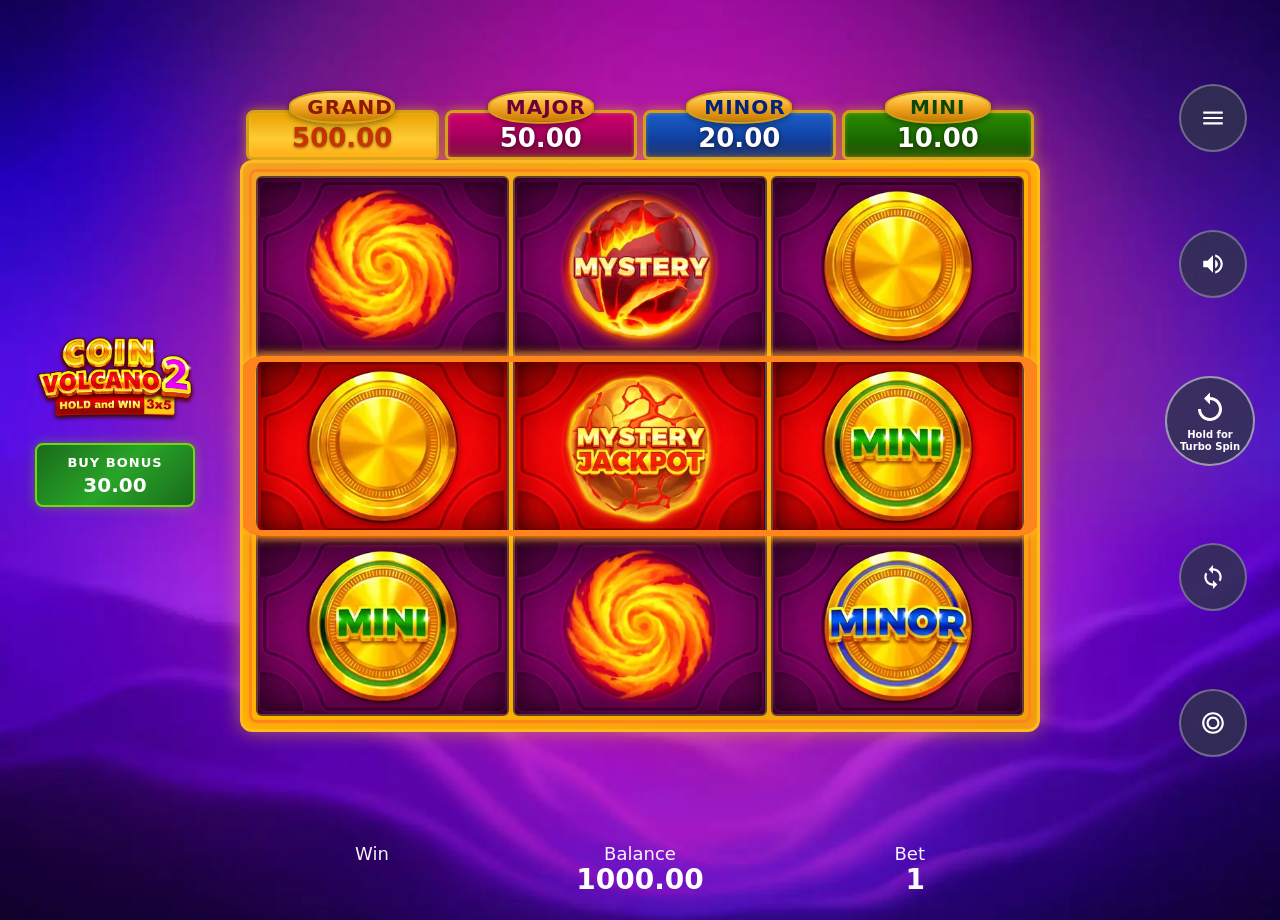
==== docs/index.html @ 14d7e947 "minor fixes and build" ====
<!doctype html>
<html lang="en">
	<head>
		<meta charset="UTF-8">
		<meta name="viewport" content="width=device-width, initial-scale=1.0">
		<link rel="shortcut icon" href="./assets/img/favicon.ico">
		<title>Coin Volcano</title>
		<script type="module" crossorigin="" src="./js/index.min.js?v=1773872618987"></script>
		<link rel="modulepreload" crossorigin="" href="./js/common.min.js?v=1773872618987">
		<link rel="stylesheet" crossorigin="" href="./css/index.min.css?v=1773872618987">
	</head>
	<body>
		<div class="wrapper">
			<main class="page">
				<div class="page__container">
					<div class="game">
						<!-- Main area: sidebar left + drum + sidebar right -->
						<div class="game__main">
							<!-- Left sidebar -->
							<div class="game__sidebar game__sidebar--left">
								<div class="game__logo">
									<img alt="Coin Volcano" fetchpriority="high" src="./assets/img/logo.webp">
								</div>
								<a href="#" class="buy-bonus">
									<span class="buy-bonus__label">BUY BONUS</span>
									<span class="buy-bonus__value">30.00</span>
								</a>
							</div>
							<!-- Drum + Jackpots above it -->
							<div class="game__field">
								<!-- Jackpots top row — same width as drum -->
								<div class="jackpots" id="jackpots">
									<div class="jackpot jackpot--grand">
										<span class="jackpot__label">GRAND</span>
										<span class="jackpot__value">500.00</span>
									</div>
									<div class="jackpot jackpot--major">
										<span class="jackpot__label">MAJOR</span>
										<span class="jackpot__value">50.00</span>
									</div>
									<div class="jackpot jackpot--minor">
										<span class="jackpot__label">MINOR</span>
										<span class="jackpot__value">20.00</span>
									</div>
									<div class="jackpot jackpot--mini">
										<span class="jackpot__label">MINI</span>
										<span class="jackpot__value">10.00</span>
									</div>
								</div>
								<div class="drum">
									<!-- Center win-line highlight overlay -->
									<div class="drum__payline"></div>
									<div class="drum__spinner">
										<div class="drum__column">
											<div class="drum__image">
												<img alt="Icon game" src="./assets/img/icon/icon-1.webp">
											</div>
											<div class="drum__image">
												<img alt="Icon game" src="./assets/img/icon/icon-2.webp">
											</div>
											<div class="drum__image">
												<img alt="Icon game" src="./assets/img/icon/icon-3.webp">
											</div>
										</div>
										<div class="drum__column">
											<div class="drum__image">
												<img alt="Icon game" src="./assets/img/icon/icon-5.webp">
											</div>
											<div class="drum__image">
												<img alt="Icon game" src="./assets/img/icon/icon-6.webp">
											</div>
											<div class="drum__image">
												<img alt="Icon game" src="./assets/img/icon/icon-7.webp">
											</div>
										</div>
										<div class="drum__column">
											<div class="drum__image">
												<img alt="Icon game" src="./assets/img/icon/icon-1.webp">
											</div>
											<div class="drum__image">
												<img alt="Icon game" src="./assets/img/icon/icon-2.webp">
											</div>
											<div class="drum__image">
												<img alt="Icon game" src="./assets/img/icon/icon-3.webp">
											</div>
										</div>
									</div>
								</div>
							</div>
							<!-- Right sidebar -->
							<div class="game__sidebar game__sidebar--right">
								<button type="button" class="side-btn side-btn--menu">
									<span class="side-btn__icon side-btn__icon--menu"></span>
								</button>
								<a href="#" class="side-btn side-btn--sound menu__sound">
									<span class="side-btn__icon side-btn__icon--sound"></span>
								</a>
								<a href="#" class="side-btn side-btn--turbo menu__button-spin">
									<span class="side-btn__icon side-btn__icon--turbo"></span>
									<span class="side-btn__label">
										Hold for
										<br>
										Turbo Spin
									</span>
								</a>
								<a href="#" class="side-btn side-btn--auto menu__button-auto">
									<span class="side-btn__icon side-btn__icon--auto"></span>
								</a>
								<button type="button" class="side-btn side-btn--settings">
									<span class="side-btn__icon side-btn__icon--settings"></span>
								</button>
							</div>
						</div>
						<!-- Bottom info bar -->
						<div class="menu">
							<div class="menu__info-block">
								<span class="menu__info-label">Win</span>
								<span class="menu__info-value"></span>
							</div>
							<div class="menu__info-block menu__info-block--center">
								<span class="menu__info-label">Balance</span>
								<span class="menu__info-value menu__info">
									<span class="number">1000.00</span>
								</span>
							</div>
							<div class="menu__info-block">
								<span class="menu__info-label">Bet</span>
								<span class="menu__info-value menu__bet-value">
									<span class="number">1.00n</span>
								</span>
							</div>
							<!-- Hidden element needed by JS for showCTA -->
							<div class="menu__bottom hidden"></div>
						</div>
					</div>
					<div class="popup">
						<div class="popup__overlay"></div>
						<div class="popup__content">
							<div class="popup__inner">
								<h2 class="popup__title">Congratulations!</h2>
								<p class="popup__text">Ready to continue playing?</p>
								<a class="cta-button" href="#">Download Now</a>
							</div>
						</div>
					</div>
				</div>
			</main>
		</div>
		<div class="rotate-overlay">
			<div class="rotate-overlay__content">
				<svg xmlns="http://www.w3.org/2000/svg" viewbox="0 0 24 24" fill="none" stroke="currentColor" stroke-width="1.5">
					<rect x="4" y="2" width="16" height="20" rx="2"></rect>
					<path d="M12 18h.01"></path>
				</svg>
				<p>Please rotate your device to portrait mode</p>
			</div>
		</div>
	</body>
</html>
---- docs/css/index.min.css ----
*{padding:0;margin:0;border:0rem}*,*:before,*:after{box-sizing:border-box}*:before,*:after{display:inline-block}html,body{height:100%}body{line-height:1;scrollbar-gutter:stable;-ms-text-size-adjust:100%;-moz-text-size-adjust:100%;-webkit-text-size-adjust:100%;-webkit-font-smoothing:antialiased;-moz-osx-font-smoothing:grayscale}input,button,textarea{font-family:inherit;font-size:inherit;line-height:inherit;color:inherit;background-color:transparent}input,textarea{width:100%}label{display:inline-block}button,select,option{cursor:pointer}a{display:inline-block;color:inherit;text-decoration:none}ul li{list-style:none}img{max-width:100%;height:auto;vertical-align:middle}h1,h2,h3,h4,h5,h6{font-weight:inherit;font-size:inherit}address{font-style:normal}body{min-width:23.4375rem;color:#000;font-family:system-ui,-apple-system,BlinkMacSystemFont,Segoe UI,Roboto,sans-serif;font-size:1rem;background:#000}[data-fls-scrolllock] body{overflow:hidden;touch-action:none;overscroll-behavior:none}.wrapper{min-height:100%;display:flex;flex-direction:column;overflow:clip}.wrapper>main{flex:1 1 auto}.wrapper>*{min-width:0}.rotate-overlay{display:none;position:fixed;top:0;left:0;width:100%;height:100vh;height:100dvh;z-index:99999;background:#000;align-items:center;justify-content:center}.rotate-overlay__content{display:flex;flex-direction:column;align-items:center;gap:1.5rem;color:#fff;text-align:center;padding:1.25rem}.rotate-overlay__content svg{width:6.25rem;height:6.25rem;animation:rotate-hint 1.5s ease-in-out infinite alternate}.rotate-overlay__content p{font-size:2.5rem;max-width:36rem;line-height:1.4}@keyframes rotate-hint{0%{transform:rotate(0)}to{transform:rotate(-90deg)}}.page{background:linear-gradient(180deg,#3a1a6e,#5a2d91 40%,#6b35a8,#7a3fbf);background:url(../assets/img/bg.webp) center/cover no-repeat;min-height:100vh;min-height:100dvh;display:flex;flex-direction:column}.page__container{display:flex;align-items:stretch;justify-content:center;flex:1;padding:0.625rem 0}.game{width:100%;height:100vh;height:100dvh;height:calc(var(--vh, 1vh) * 100);display:flex;flex-direction:column;position:relative;z-index:5}.game__main{flex:1;display:grid;grid-template-columns:max(12.5rem,200 / 1440 * 100vw) 1fr max(12.5rem,200 / 1440 * 100vw);gap:0;align-items:stretch;min-height:0}.game__sidebar{display:flex;flex-direction:column;align-items:flex-end;justify-content:center;gap:max(1.25rem,20 / 1440 * 100vw);padding:max(1.25rem,20 / 1440 * 100vw)}.game__sidebar--right{justify-content:space-evenly;padding:max(1rem,16 / 1440 * 100vw) max(0.625rem,10 / 1440 * 100vw)}.game__logo{width:100%;max-width:max(11.25rem,180 / 1440 * 100vw)}.game__logo img{width:100%;height:auto;display:block}.game__field{display:flex;flex-direction:column;align-items:center;justify-content:center;padding:0;gap:0}.jackpots{display:flex;align-items:flex-end;gap:max(0.375rem,6 / 1440 * 100vw);width:100%;max-width:50rem;padding:0 max(0.375rem,6 / 1440 * 100vw) 0}.jackpot{flex:1;display:flex;flex-direction:column;align-items:center;min-width:0;border:max(0.1875rem,3 / 1440 * 100vw) solid #d4a017;border-radius:max(0.5rem,8 / 1440 * 100vw) max(0.5rem,8 / 1440 * 100vw) max(0.375rem,6 / 1440 * 100vw) max(0.375rem,6 / 1440 * 100vw);box-shadow:0 0 max(0.75rem,12 / 1440 * 100vw) #d4a017b3,inset 0 0 max(0.25rem,4 / 1440 * 100vw) #ffd7644d;overflow:visible;position:relative}.jackpot__label{position:absolute;top:-50%;transform:translateY(5%);z-index:2;margin-top:max(-0.125rem,-2 / 1440 * 100vw);padding:max(0.09375rem,1.5 / 1440 * 100vw) max(1rem,16 / 1440 * 100vw);max-width:6.625rem;width:100%;text-align:center;border-radius:45%;border:max(0.125rem,2 / 1440 * 100vw) solid #d4a017;font-size:max(1.25rem,20 / 1440 * 100vw);font-weight:900;text-transform:uppercase;letter-spacing:max(0.0625rem,1 / 1440 * 100vw);line-height:1.3;white-space:nowrap;background:linear-gradient(180deg,#ffe066,#f5a623,#c47a00);color:inherit;box-shadow:0 max(0.125rem,2 / 1440 * 100vw) max(0.375rem,6 / 1440 * 100vw) #0006}.jackpot__value{width:100%;text-align:center;font-size:max(1.625rem,26 / 1440 * 100vw);font-weight:900;line-height:1;padding:max(0.75rem,12 / 1440 * 100vw) max(0.375rem,6 / 1440 * 100vw) max(0.375rem,6 / 1440 * 100vw)}.jackpot--grand{background:linear-gradient(180deg,#e8a000,#ffcd36 60%,#ffad14)}.jackpot--grand .jackpot__label{color:#8b1a00}.jackpot--grand .jackpot__value{color:#c83200;text-shadow:0 max(0.0625rem,1 / 1440 * 100vw) max(0.1875rem,3 / 1440 * 100vw) rgba(0,0,0,.5)}.jackpot--major{background:linear-gradient(180deg,#d0006e,#a0005a 60%,#700040)}.jackpot--major .jackpot__label{color:#6b003a}.jackpot--major .jackpot__value{color:#fff;text-shadow:0 max(0.0625rem,1 / 1440 * 100vw) max(0.25rem,4 / 1440 * 100vw) rgba(0,0,0,.6)}.jackpot--minor{background:linear-gradient(180deg,#1a5ec8,#1040a0 60%,#0a2878)}.jackpot--minor .jackpot__label{color:#00247a}.jackpot--minor .jackpot__value{color:#fff;text-shadow:0 max(0.0625rem,1 / 1440 * 100vw) max(0.25rem,4 / 1440 * 100vw) rgba(0,0,0,.6)}.jackpot--mini{background:linear-gradient(180deg,#2a8a00,#1a6a00 60%,#0e4800)}.jackpot--mini .jackpot__label{color:#0e4800}.jackpot--mini .jackpot__value{color:#fff;text-shadow:0 max(0.0625rem,1 / 1440 * 100vw) max(0.25rem,4 / 1440 * 100vw) rgba(0,0,0,.6)}.buy-bonus{display:flex;flex-direction:column;align-items:center;justify-content:center;background:linear-gradient(135deg,#1a6b1a,#28a428,#1a6b1a);border:max(0.125rem,2 / 1440 * 100vw) solid #6ddc00;border-radius:max(0.5rem,8 / 1440 * 100vw);padding:max(0.625rem,10 / 1440 * 100vw) max(1rem,16 / 1440 * 100vw);cursor:pointer;transition:transform .2s ease,box-shadow .2s ease;box-shadow:0 0 max(0.75rem,12 / 1440 * 100vw) #6ddc0066;text-decoration:none;width:100%;max-width:max(10rem,160 / 1440 * 100vw);text-align:center;gap:0.3125rem}.buy-bonus:hover:not(.buy-bonus--used){transform:scale(1.03);box-shadow:0 0 max(1.25rem,20 / 1440 * 100vw) #6ddc0099}.buy-bonus--used{background:linear-gradient(135deg,#3a3a3a,#555,#3a3a3a);border-color:#666;box-shadow:none;cursor:not-allowed;pointer-events:none;opacity:.6}.buy-bonus--spinning{pointer-events:none;opacity:.5}.buy-bonus__label{font-size:max(0.8125rem,13 / 1440 * 100vw);font-weight:700;color:#fff;text-transform:uppercase;letter-spacing:max(0.0625rem,1 / 1440 * 100vw);line-height:1.2}.buy-bonus__value{font-size:max(1.25rem,20 / 1440 * 100vw);font-weight:900;color:#fff}.side-btn{width:max(4.25rem,68 / 1440 * 100vw);height:max(4.25rem,68 / 1440 * 100vw);border-radius:50%;background:#323250d9;border:max(0.125rem,2 / 1440 * 100vw) solid rgba(255,255,255,.3);display:flex;flex-direction:column;align-items:center;justify-content:center;cursor:pointer;transition:all .2s ease;color:#fff;text-decoration:none;flex-shrink:0;position:relative;margin-right:0.5rem}.side-btn:hover{transform:scale(1.08);border-color:#fff9;background:#46466ee6}.side-btn:active{transform:scale(.95)}.side-btn.disabled{opacity:.4;pointer-events:none}.side-btn__label{font-size:max(0.5625rem,9 / 1440 * 100vw);font-weight:600;color:#fff;text-align:center;line-height:1.2;margin-top:max(0.125rem,2 / 1440 * 100vw);display:none}.side-btn__icon{display:block;width:max(1.625rem,26 / 1440 * 100vw);height:max(1.625rem,26 / 1440 * 100vw);background-size:contain;background-repeat:no-repeat;background-position:center}.side-btn__icon--menu{background-image:url("data:image/svg+xml,%3Csvg xmlns='http://www.w3.org/2000/svg' fill='white' viewBox='0 0 24 24'%3E%3Cpath d='M3 18h18v-2H3v2zm0-5h18v-2H3v2zm0-7v2h18V6H3z'/%3E%3C/svg%3E")}.side-btn__icon--sound{background-image:url("data:image/svg+xml,%3Csvg xmlns='http://www.w3.org/2000/svg' fill='white' viewBox='0 0 24 24'%3E%3Cpath d='M3 9v6h4l5 5V4L7 9H3zm13.5 3c0-1.77-1.02-3.29-2.5-4.03v8.05c1.48-.73 2.5-2.25 2.5-4.02zM14 3.23v2.06c2.89.86 5 3.54 5 6.71s-2.11 5.85-5 6.71v2.06c4.01-.91 7-4.49 7-8.77s-2.99-7.86-7-8.77z'/%3E%3C/svg%3E")}.side-btn__icon--turbo{background-image:url("data:image/svg+xml,%3Csvg xmlns='http://www.w3.org/2000/svg' fill='white' viewBox='0 0 24 24'%3E%3Cpath d='M12 4V1L8 5l4 4V6c3.31 0 6 2.69 6 6s-2.69 6-6 6-6-2.69-6-6H4c0 4.42 3.58 8 8 8s8-3.58 8-8-3.58-8-8-8z'/%3E%3C/svg%3E")}.side-btn__icon--auto{background-image:url("data:image/svg+xml,%3Csvg xmlns='http://www.w3.org/2000/svg' fill='white' viewBox='0 0 24 24'%3E%3Cpath d='M12 4V1L8 5l4 4V6c3.31 0 6 2.69 6 6 0 1.01-.25 1.97-.7 2.8l1.46 1.46C19.54 15.03 20 13.57 20 12c0-4.42-3.58-8-8-8zm0 14c-3.31 0-6-2.69-6-6 0-1.01.25-1.97.7-2.8L5.24 7.74C4.46 8.97 4 10.43 4 12c0 4.42 3.58 8 8 8v3l4-4-4-4v3z'/%3E%3C/svg%3E")}.side-btn__icon--settings{background-image:url("data:image/svg+xml,%3Csvg xmlns='http://www.w3.org/2000/svg' fill='white' viewBox='0 0 24 24'%3E%3Cpath d='M12 2C6.48 2 2 6.48 2 12s4.48 10 10 10 10-4.48 10-10S17.52 2 12 2zm0 18c-4.42 0-8-3.58-8-8s3.58-8 8-8 8 3.58 8 8-3.58 8-8 8zm0-14c-3.31 0-6 2.69-6 6s2.69 6 6 6 6-2.69 6-6-2.69-6-6-6zm0 10c-2.21 0-4-1.79-4-4s1.79-4 4-4 4 1.79 4 4-1.79 4-4 4z'/%3E%3C/svg%3E")}.side-btn--turbo{width:max(5.625rem,90 / 1440 * 100vw);height:max(5.625rem,90 / 1440 * 100vw);border-color:#ffffff80;margin-right:0}.side-btn--turbo .side-btn__label{display:block;font-size:max(0.625rem,10 / 1440 * 100vw)}.side-btn--turbo .side-btn__icon--turbo{width:max(2.25rem,36 / 1440 * 100vw);height:max(2.25rem,36 / 1440 * 100vw);margin-top:max(0.125rem,2 / 1440 * 100vw)}.side-btn.sound-off .side-btn__icon--sound,.side-btn.menu__sound.sound-off .side-btn__icon--sound{background-image:url("data:image/svg+xml,%3Csvg xmlns='http://www.w3.org/2000/svg' fill='white' viewBox='0 0 24 24'%3E%3Cpath d='M16.5 12c0-1.77-1.02-3.29-2.5-4.03v2.21l2.45 2.45c.03-.2.05-.41.05-.63zm2.5 0c0 .94-.2 1.82-.54 2.64l1.51 1.51C20.63 14.91 21 13.5 21 12c0-4.28-2.99-7.86-7-8.77v2.06c2.89.86 5 3.54 5 6.71zM4.27 3L3 4.27 7.73 9H3v6h4l5 5v-6.73l4.25 4.25c-.67.52-1.42.93-2.25 1.18v2.06c1.38-.31 2.63-.95 3.69-1.81L19.73 21 21 19.73l-9-9L4.27 3zM12 4L9.91 6.09 12 8.18V4z'/%3E%3C/svg%3E")}.side-btn.sound-off,.side-btn.menu__sound.sound-off{opacity:.5}.drum{display:flex;align-items:center;justify-content:center;overflow:hidden;position:relative;max-width:50rem;width:100%;background:linear-gradient(145deg,#f2a527,#ffb300,#f39f0f);border:max(0.1875rem,3 / 1440 * 100vw) solid #ffb921;box-shadow:0 0 max(1.25rem,20 / 1440 * 100vw) #ffb92180,inset 0 0 max(0.625rem,10 / 1440 * 100vw) #ffb92133;padding:max(0.375rem,6 / 1440 * 100vw) max(0.375rem,6 / 1440 * 100vw);border-radius:max(0.75rem,12 / 1440 * 100vw)}.drum__spinner{width:100%;height:100%;display:grid;grid-template-columns:repeat(3,1fr);background:linear-gradient(145deg,#f2a527,#ffb300,#f39f0f);position:relative;z-index:10;border:max(0.1875rem,3 / 1440 * 100vw) solid #fe851c;box-shadow:0 0 max(0.5rem,8 / 1440 * 100vw) #fe851c80;border-radius:max(0.5rem,8 / 1440 * 100vw);gap:max(0.25rem,4 / 1440 * 100vw);padding:max(0.25rem,4 / 1440 * 100vw)}.drum__payline{position:absolute;top:50%;left:max(-0.25rem,-4 / 1440 * 100vw);right:max(-0.25rem,-4 / 1440 * 100vw);height:max(11.25rem,180 / 1440 * 100vw);transform:translateY(-50%);z-index:20;pointer-events:none;border:0.375rem solid #fe851c;border-left-width:1rem;border-right-width:1rem;border-radius:1.375rem;box-shadow:0 max(-0.1875rem,-3 / 1440 * 100vw) max(0.625rem,10 / 1440 * 100vw) #ffb921b3,0 max(0.1875rem,3 / 1440 * 100vw) max(0.625rem,10 / 1440 * 100vw) #ffb921b3}.drum__column{position:relative;overflow:hidden;z-index:10;background:linear-gradient(180deg,#1a0a2e,#2d1050,#1a0a2e);border:max(0.125rem,2 / 1440 * 100vw) solid rgba(255,185,33,.3);border-radius:max(0.375rem,6 / 1440 * 100vw);height:max(33.75rem,540 / 1440 * 100vw)}.drum__strip{display:flex;flex-direction:column;will-change:transform;filter:blur(0);transition:filter .3s ease-in-out}.drum__strip.active{filter:blur(0.0625rem)}.drum__image{display:flex;align-items:center;justify-content:center;width:100%;height:max(11.25rem,180 / 1440 * 100vw);flex-shrink:0;padding:max(0.5rem,8 / 1440 * 100vw);position:relative;z-index:3}.drum__image:before{content:"";position:absolute;inset:0;z-index:1;background:url(../assets/img/drum/bg-purple.webp) center/cover no-repeat}.drum__image.is-center:before{transition:background-image .6s ease-in-out;background-image:url(../assets/img/drum/bg-red.webp)}.drum__image img{position:relative;z-index:3}.drum__image img{max-width:100%;max-height:100%;width:auto;height:auto;object-fit:contain}.menu{max-width:39.375rem;width:100%;margin:0 auto;display:grid;grid-template-columns:1fr 1fr 1fr;align-items:flex-start;padding:max(0.875rem,14 / 1440 * 100vw) max(1.875rem,30 / 1440 * 100vw);color:#fff}.menu__info-block{display:flex;flex-direction:column;align-items:flex-start;gap:max(0.125rem,2 / 1440 * 100vw)}.menu__info-block:nth-child(2){align-items:center}.menu__info-block:nth-child(3){align-items:flex-end}.menu__info-label{font-size:max(1.125rem,18 / 1440 * 100vw);color:#fffffff2;letter-spacing:max(.0.3125rem,.5 / 1440 * 100vw)}.menu__info-value{font-size:max(1.75rem,28 / 1440 * 100vw);font-weight:700;color:#fff;line-height:1.1}.menu__bottom,.menu__bottom.hidden{display:none}.menu__button-spin,.menu__button-auto{transition:opacity .3s ease,filter .3s ease}.bigwin-animation{animation:pulse .3s ease-in-out infinite alternate}.smallwin-animation{animation:pulse .5s ease-in-out 2}@keyframes pulse{0%{box-shadow:0 0 max(0.5rem,8 / 1440 * 100vw) #ffb92180}to{box-shadow:0 0 max(2.5rem,40 / 1440 * 100vw) #ffd700e6,0 0 max(4.375rem,70 / 1440 * 100vw) #ffd70080}}.win-flash{position:absolute;width:max(1.25rem,20 / 1440 * 100vw);height:max(1.25rem,20 / 1440 * 100vw);background:radial-gradient(circle,rgb(255,255,255) 0%,rgba(255,215,0,.8) 50%,transparent 70%);border-radius:50%;pointer-events:none;animation:flash .6s ease-out forwards;z-index:100}@keyframes flash{0%{transform:scale(0);opacity:1}to{transform:scale(3);opacity:0}}.win-line-svg{opacity:0;transition:opacity .3s ease}.win-line-svg.visible{opacity:1}.win-line{fill:none;stroke:#fc0;stroke-width:max(0.375rem,6 / 1440 * 100vw);stroke-linecap:round;stroke-linejoin:round;filter:drop-shadow(0 0 max(0.5rem,8 / 1440 * 100vw) rgba(255,200,0,.8));animation:lineGlow .5s ease-in-out infinite alternate}.win-line-dot{fill:#fff;stroke:#fc0;stroke-width:max(0.1875rem,3 / 1440 * 100vw);filter:drop-shadow(0 0 max(0.375rem,6 / 1440 * 100vw) rgba(255,200,0,.9));animation:dotPulse .4s ease-in-out infinite alternate}@keyframes lineGlow{0%{stroke-width:max(0.3125rem,5 / 1440 * 100vw)}to{stroke-width:max(0.5rem,8 / 1440 * 100vw)}}@keyframes dotPulse{0%{r:6;opacity:.8}to{r:10;opacity:1}}.drum__image.dimmed{filter:brightness(.35);transition:filter .3s ease}.drum__image.winning{animation:wobble .4s ease-in-out infinite;filter:brightness(1.2) drop-shadow(0 0 max(0.625rem,10 / 1440 * 100vw) rgba(255,215,0,.9));z-index:20;position:relative}@keyframes wobble{0%{transform:rotate(0)}25%{transform:rotate(5deg)}50%{transform:rotate(0)}75%{transform:rotate(-5deg)}to{transform:rotate(0)}}.drum__image.win-border-animation{position:relative;z-index:20}.win-border-svg{opacity:0;transition:opacity .3s ease}.win-border-svg.active{opacity:1}@keyframes borderRotate{0%{stroke-dashoffset:0}to{stroke-dashoffset:-800}}@keyframes borderRotate2{0%{stroke-dashoffset:-400}to{stroke-dashoffset:-1200}}.paylines-svg{opacity:0;transition:opacity .3s ease}.paylines-svg.visible{opacity:1}.payline{fill:none;stroke:#ffb921;stroke-width:max(0.3125rem,5 / 1440 * 100vw);stroke-linecap:round;stroke-linejoin:round;filter:drop-shadow(0 0 max(0.25rem,4 / 1440 * 100vw) rgba(0,0,0,.5))}.payline-stroke{fill:none;stroke:#d53404;stroke-width:max(0.5625rem,9 / 1440 * 100vw);stroke-linecap:round;stroke-linejoin:round}.popup{position:fixed;top:0;left:0;width:100%;height:100%;z-index:1000;opacity:0;visibility:hidden;transition:opacity .5s ease,visibility .5s ease}.popup.show{opacity:1;visibility:visible}.popup.show .popup__overlay{opacity:1}.popup.show .popup__content{scale:1;opacity:1}.popup__overlay{position:absolute;inset:0;background:#000000a6;-webkit-backdrop-filter:blur(0.625rem);backdrop-filter:blur(0.625rem);opacity:0;transition:opacity .5s ease}.popup__content{position:absolute;top:50%;left:50%;transform:translate(-50%,-50%);scale:.7;opacity:0;transition:all .5s cubic-bezier(.68,-.55,.265,1.55);z-index:100}.popup__inner{background:linear-gradient(135deg,#3a1a6e,#5a2d91);border:max(0.25rem,4 / 1440 * 100vw) solid #ffd700;border-radius:max(1.875rem,30 / 1440 * 100vw);padding:max(3.125rem,50 / 1440 * 100vw) max(3.75rem,60 / 1440 * 100vw);text-align:center;box-shadow:0 max(1.25rem,20 / 1440 * 100vw) max(3.75rem,60 / 1440 * 100vw) #ffd7004d;display:flex;flex-direction:column;align-items:center}.popup__title{font-size:max(3rem,48 / 1440 * 100vw);font-weight:700;color:gold;margin-bottom:max(1.25rem,20 / 1440 * 100vw);text-transform:uppercase;letter-spacing:max(0.125rem,2 / 1440 * 100vw)}.popup__text{font-size:max(1.5rem,24 / 1440 * 100vw);font-weight:600;color:#fff;margin-bottom:max(2.5rem,40 / 1440 * 100vw)}.cta-button{background:linear-gradient(135deg,#1a6b1a,#28a428);color:#fff;padding:max(0.9375rem,15 / 1440 * 100vw) max(2.5rem,40 / 1440 * 100vw);font-size:max(1.375rem,22 / 1440 * 100vw);font-weight:700;border-radius:max(0.75rem,12 / 1440 * 100vw);border:max(0.125rem,2 / 1440 * 100vw) solid #6ddc00;text-align:center;animation:ctaPulse 1.5s ease-in-out infinite;text-decoration:none;display:inline-block}@keyframes ctaPulse{0%{transform:scale(1);box-shadow:0 0 #28a428b3}50%{transform:scale(1.05);box-shadow:0 0 1.25rem 0.625rem #28a4284d}to{transform:scale(1);box-shadow:0 0 #28a42800}}.confetti-canvas{position:fixed;inset:0;pointer-events:none;z-index:99;opacity:0;transition:opacity .3s ease}.popup.show .confetti-canvas{opacity:1}.confetti-canvas canvas{display:block}.bonus-coin{position:fixed;width:1.625rem;height:1.625rem;border-radius:50%;background:radial-gradient(circle at 35% 35%,#fff7a0,gold 40%,#b8860b);border:0.125rem solid #f5a623;box-shadow:0 0 0.625rem #ffd700e6,0 0 1.25rem #ffd70066;pointer-events:none;z-index:9999;transform:translate(-50%,-50%);animation:bonusCoinFly .8s cubic-bezier(.4,0,.2,1) forwards}@keyframes bonusCoinFly{0%{transform:translate(-50%,-50%) rotate(0) scale(1.2);opacity:1}80%{opacity:1;transform:translate(calc(-50% + var(--tx)),calc(-50% + var(--ty))) rotate(var(--rotate)) scale(.8)}to{transform:translate(calc(-50% + var(--tx)),calc(-50% + var(--ty))) rotate(var(--rotate)) scale(0);opacity:0}}.balance-flash{animation:balanceFlash .3s ease-out}@keyframes balanceFlash{0%{transform:scale(1);color:#fff}50%{transform:scale(1.25);color:gold;text-shadow:0 0 1rem rgb(255,215,0)}to{transform:scale(1);color:#fff}}@media not (max-width:90em){[class*=__container]{padding-left:0.9375rem}[class*=__container]{padding-right:0.9375rem}}@media (max-width:61.99875em){.game__main{grid-template-columns:max(7.5rem,120 / 1440 * 100vw) 1fr max(7.5rem,120 / 1440 * 100vw)}.game__sidebar{padding:0.625rem}}@media (max-width:47.99875em){.page__container{padding:0 0.9375rem}.game__main{display:flex;flex-direction:column;gap:0.9375rem}.game__sidebar{align-items:center;flex-direction:row}.game__sidebar--right{padding:0.625rem 0.375rem}.jackpots{gap:0.1875rem;padding:0 0.1875rem}.jackpot{border-width:0.125rem;border-radius:0.375rem 0.375rem 0.25rem 0.25rem}.jackpot__label{font-size:0.5625rem;padding:0.125rem 0.5rem;border-width:0.0625rem;border-radius:1.25rem;letter-spacing:0}.jackpot__value{font-size:0.875rem;padding:0.5rem 0.25rem 0.375rem}.buy-bonus{display:none}.buy-bonus__label{font-size:0.5rem;letter-spacing:0}.buy-bonus__value{font-size:0.75rem}.side-btn{width:2.5rem;height:2.5rem;border-width:0.0625rem}.side-btn__label{font-size:0.375rem}.side-btn__icon{width:1.125rem;height:1.125rem}.side-btn--turbo{width:3rem;height:3rem}.side-btn--turbo .side-btn__label{font-size:0.3125rem;display:none}.side-btn--turbo .side-btn__icon--turbo{width:1rem;height:1rem;margin-top:0}.drum{padding:0.1875rem;border-width:0.125rem;border-radius:0.5rem}.drum__spinner{border-width:0.125rem;border-radius:0.375rem;gap:0.125rem;padding:0.125rem}.drum__payline{height:8.75rem;left:-0.1875rem;right:-0.1875rem;border-width:0.1875rem}.drum__column{height:26.25rem;border-width:0.0625rem;border-radius:0.25rem}.drum__image{height:8.75rem;padding:0.5rem}.menu{padding:0.625rem 1rem}.menu__info-block{gap:0.0625rem}.menu__info-label{font-size:1rem}.menu__info-value{font-size:1.125rem}.win-flash{width:1.25rem;height:1.25rem}.popup__inner{padding:2.5rem 1.875rem;border-radius:1.25rem;border-width:0.1875rem}.popup__title{font-size:1.5rem;margin-bottom:0.9375rem}.popup__text{font-size:1rem;margin-bottom:1.875rem}.cta-button{padding:0.9375rem 1.875rem;font-size:1.125rem;border-radius:0.625rem}}@media (max-height:45em){.game__main{gap:0.3125rem}.game__logo{max-width:max(7.5rem,120 / 1440 * 100vw)}.jackpots{display:none}}@media (orientation:landscape)and (max-height:31.25rem){.wrapper{display:none}.rotate-overlay{display:flex;overflow:hidden;touch-action:none;overscroll-behavior:none}}@media (not (max-width:23.4375em))and (max-width:90em){[class*=__container]{padding-left:clamp(0.9375rem,0.9375rem + 0vw,0.9375rem)}[class*=__container]{padding-right:clamp(0.9375rem,0.9375rem + 0vw,0.9375rem)}}@media (max-width:23.4375em){[class*=__container]{padding-left:0.9375rem}[class*=__container]{padding-right:0.9375rem}}
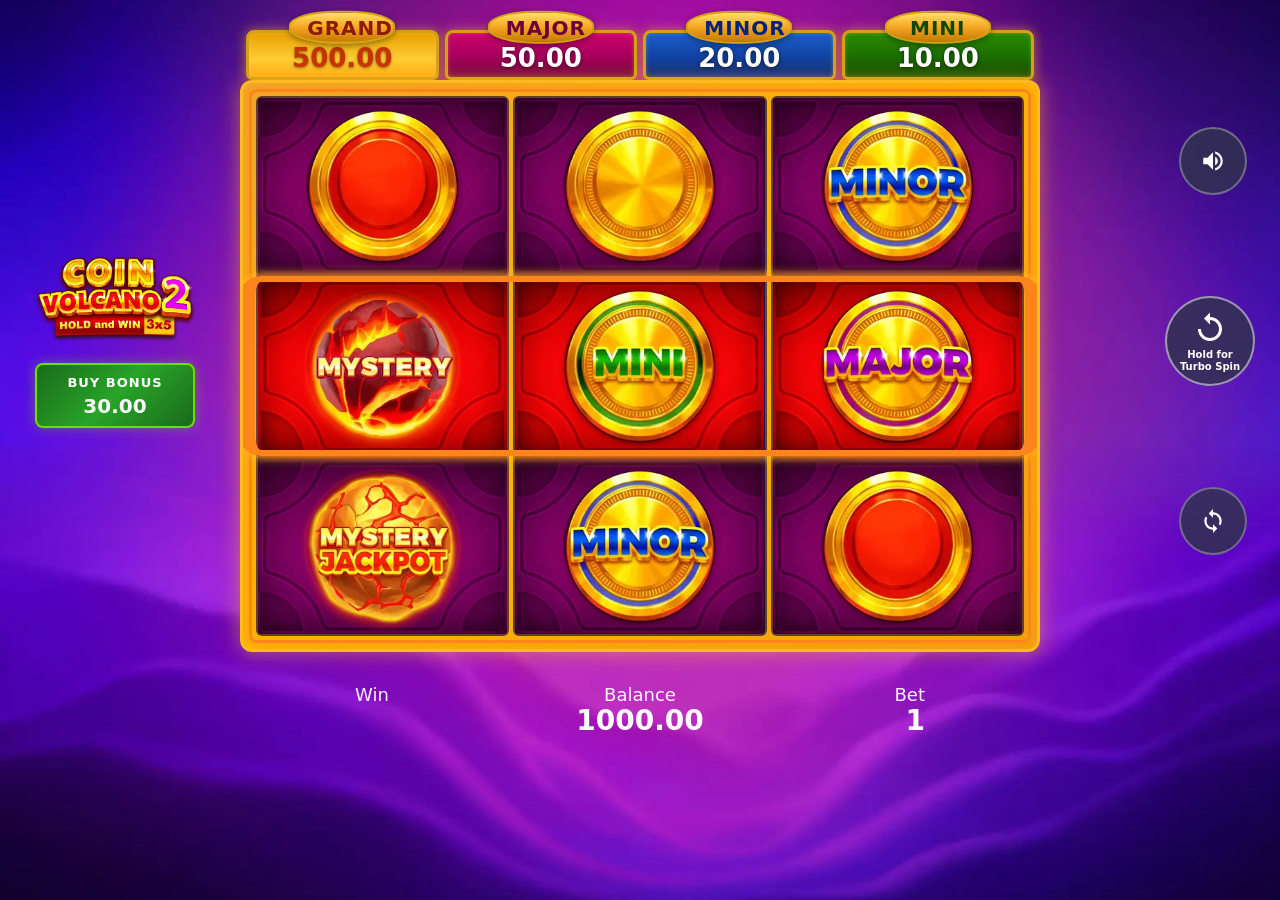
==== commit afe1a938: "build and bug fix" ====
--- a/docs/index.html
+++ b/docs/index.html
@@ -5,9 +5,9 @@
 		<meta name="viewport" content="width=device-width, initial-scale=1.0">
 		<link rel="shortcut icon" href="./assets/img/favicon.ico">
 		<title>Coin Volcano</title>
-		<script type="module" crossorigin="" src="./js/index.min.js?v=1773872618987"></script>
-		<link rel="modulepreload" crossorigin="" href="./js/common.min.js?v=1773872618987">
-		<link rel="stylesheet" crossorigin="" href="./css/index.min.css?v=1773872618987">
+		<script type="module" crossorigin="" src="./js/index.min.js?v=1773994662917"></script>
+		<link rel="modulepreload" crossorigin="" href="./js/common.min.js?v=1773994662917">
+		<link rel="stylesheet" crossorigin="" href="./css/index.min.css?v=1773994662917">
 	</head>
 	<body>
 		<div class="wrapper">
@@ -89,9 +89,6 @@
 							</div>
 							<!-- Right sidebar -->
 							<div class="game__sidebar game__sidebar--right">
-								<button type="button" class="side-btn side-btn--menu">
-									<span class="side-btn__icon side-btn__icon--menu"></span>
-								</button>
 								<a href="#" class="side-btn side-btn--sound menu__sound">
 									<span class="side-btn__icon side-btn__icon--sound"></span>
 								</a>
@@ -106,9 +103,6 @@
 								<a href="#" class="side-btn side-btn--auto menu__button-auto">
 									<span class="side-btn__icon side-btn__icon--auto"></span>
 								</a>
-								<button type="button" class="side-btn side-btn--settings">
-									<span class="side-btn__icon side-btn__icon--settings"></span>
-								</button>
 							</div>
 						</div>
 						<!-- Bottom info bar -->
--- a/docs/css/index.min.css
+++ b/docs/css/index.min.css
@@ -1 +1 @@
-*{padding:0;margin:0;border:0rem}*,*:before,*:after{box-sizing:border-box}*:before,*:after{display:inline-block}html,body{height:100%}body{line-height:1;scrollbar-gutter:stable;-ms-text-size-adjust:100%;-moz-text-size-adjust:100%;-webkit-text-size-adjust:100%;-webkit-font-smoothing:antialiased;-moz-osx-font-smoothing:grayscale}input,button,textarea{font-family:inherit;font-size:inherit;line-height:inherit;color:inherit;background-color:transparent}input,textarea{width:100%}label{display:inline-block}button,select,option{cursor:pointer}a{display:inline-block;color:inherit;text-decoration:none}ul li{list-style:none}img{max-width:100%;height:auto;vertical-align:middle}h1,h2,h3,h4,h5,h6{font-weight:inherit;font-size:inherit}address{font-style:normal}body{min-width:23.4375rem;color:#000;font-family:system-ui,-apple-system,BlinkMacSystemFont,Segoe UI,Roboto,sans-serif;font-size:1rem;background:#000}[data-fls-scrolllock] body{overflow:hidden;touch-action:none;overscroll-behavior:none}.wrapper{min-height:100%;display:flex;flex-direction:column;overflow:clip}.wrapper>main{flex:1 1 auto}.wrapper>*{min-width:0}.rotate-overlay{display:none;position:fixed;top:0;left:0;width:100%;height:100vh;height:100dvh;z-index:99999;background:#000;align-items:center;justify-content:center}.rotate-overlay__content{display:flex;flex-direction:column;align-items:center;gap:1.5rem;color:#fff;text-align:center;padding:1.25rem}.rotate-overlay__content svg{width:6.25rem;height:6.25rem;animation:rotate-hint 1.5s ease-in-out infinite alternate}.rotate-overlay__content p{font-size:2.5rem;max-width:36rem;line-height:1.4}@keyframes rotate-hint{0%{transform:rotate(0)}to{transform:rotate(-90deg)}}.page{background:linear-gradient(180deg,#3a1a6e,#5a2d91 40%,#6b35a8,#7a3fbf);background:url(../assets/img/bg.webp) center/cover no-repeat;min-height:100vh;min-height:100dvh;display:flex;flex-direction:column}.page__container{display:flex;align-items:stretch;justify-content:center;flex:1;padding:0.625rem 0}.game{width:100%;height:100vh;height:100dvh;height:calc(var(--vh, 1vh) * 100);display:flex;flex-direction:column;position:relative;z-index:5}.game__main{flex:1;display:grid;grid-template-columns:max(12.5rem,200 / 1440 * 100vw) 1fr max(12.5rem,200 / 1440 * 100vw);gap:0;align-items:stretch;min-height:0}.game__sidebar{display:flex;flex-direction:column;align-items:flex-end;justify-content:center;gap:max(1.25rem,20 / 1440 * 100vw);padding:max(1.25rem,20 / 1440 * 100vw)}.game__sidebar--right{justify-content:space-evenly;padding:max(1rem,16 / 1440 * 100vw) max(0.625rem,10 / 1440 * 100vw)}.game__logo{width:100%;max-width:max(11.25rem,180 / 1440 * 100vw)}.game__logo img{width:100%;height:auto;display:block}.game__field{display:flex;flex-direction:column;align-items:center;justify-content:center;padding:0;gap:0}.jackpots{display:flex;align-items:flex-end;gap:max(0.375rem,6 / 1440 * 100vw);width:100%;max-width:50rem;padding:0 max(0.375rem,6 / 1440 * 100vw) 0}.jackpot{flex:1;display:flex;flex-direction:column;align-items:center;min-width:0;border:max(0.1875rem,3 / 1440 * 100vw) solid #d4a017;border-radius:max(0.5rem,8 / 1440 * 100vw) max(0.5rem,8 / 1440 * 100vw) max(0.375rem,6 / 1440 * 100vw) max(0.375rem,6 / 1440 * 100vw);box-shadow:0 0 max(0.75rem,12 / 1440 * 100vw) #d4a017b3,inset 0 0 max(0.25rem,4 / 1440 * 100vw) #ffd7644d;overflow:visible;position:relative}.jackpot__label{position:absolute;top:-50%;transform:translateY(5%);z-index:2;margin-top:max(-0.125rem,-2 / 1440 * 100vw);padding:max(0.09375rem,1.5 / 1440 * 100vw) max(1rem,16 / 1440 * 100vw);max-width:6.625rem;width:100%;text-align:center;border-radius:45%;border:max(0.125rem,2 / 1440 * 100vw) solid #d4a017;font-size:max(1.25rem,20 / 1440 * 100vw);font-weight:900;text-transform:uppercase;letter-spacing:max(0.0625rem,1 / 1440 * 100vw);line-height:1.3;white-space:nowrap;background:linear-gradient(180deg,#ffe066,#f5a623,#c47a00);color:inherit;box-shadow:0 max(0.125rem,2 / 1440 * 100vw) max(0.375rem,6 / 1440 * 100vw) #0006}.jackpot__value{width:100%;text-align:center;font-size:max(1.625rem,26 / 1440 * 100vw);font-weight:900;line-height:1;padding:max(0.75rem,12 / 1440 * 100vw) max(0.375rem,6 / 1440 * 100vw) max(0.375rem,6 / 1440 * 100vw)}.jackpot--grand{background:linear-gradient(180deg,#e8a000,#ffcd36 60%,#ffad14)}.jackpot--grand .jackpot__label{color:#8b1a00}.jackpot--grand .jackpot__value{color:#c83200;text-shadow:0 max(0.0625rem,1 / 1440 * 100vw) max(0.1875rem,3 / 1440 * 100vw) rgba(0,0,0,.5)}.jackpot--major{background:linear-gradient(180deg,#d0006e,#a0005a 60%,#700040)}.jackpot--major .jackpot__label{color:#6b003a}.jackpot--major .jackpot__value{color:#fff;text-shadow:0 max(0.0625rem,1 / 1440 * 100vw) max(0.25rem,4 / 1440 * 100vw) rgba(0,0,0,.6)}.jackpot--minor{background:linear-gradient(180deg,#1a5ec8,#1040a0 60%,#0a2878)}.jackpot--minor .jackpot__label{color:#00247a}.jackpot--minor .jackpot__value{color:#fff;text-shadow:0 max(0.0625rem,1 / 1440 * 100vw) max(0.25rem,4 / 1440 * 100vw) rgba(0,0,0,.6)}.jackpot--mini{background:linear-gradient(180deg,#2a8a00,#1a6a00 60%,#0e4800)}.jackpot--mini .jackpot__label{color:#0e4800}.jackpot--mini .jackpot__value{color:#fff;text-shadow:0 max(0.0625rem,1 / 1440 * 100vw) max(0.25rem,4 / 1440 * 100vw) rgba(0,0,0,.6)}.buy-bonus{display:flex;flex-direction:column;align-items:center;justify-content:center;background:linear-gradient(135deg,#1a6b1a,#28a428,#1a6b1a);border:max(0.125rem,2 / 1440 * 100vw) solid #6ddc00;border-radius:max(0.5rem,8 / 1440 * 100vw);padding:max(0.625rem,10 / 1440 * 100vw) max(1rem,16 / 1440 * 100vw);cursor:pointer;transition:transform .2s ease,box-shadow .2s ease;box-shadow:0 0 max(0.75rem,12 / 1440 * 100vw) #6ddc0066;text-decoration:none;width:100%;max-width:max(10rem,160 / 1440 * 100vw);text-align:center;gap:0.3125rem}.buy-bonus:hover:not(.buy-bonus--used){transform:scale(1.03);box-shadow:0 0 max(1.25rem,20 / 1440 * 100vw) #6ddc0099}.buy-bonus--used{background:linear-gradient(135deg,#3a3a3a,#555,#3a3a3a);border-color:#666;box-shadow:none;cursor:not-allowed;pointer-events:none;opacity:.6}.buy-bonus--spinning{pointer-events:none;opacity:.5}.buy-bonus__label{font-size:max(0.8125rem,13 / 1440 * 100vw);font-weight:700;color:#fff;text-transform:uppercase;letter-spacing:max(0.0625rem,1 / 1440 * 100vw);line-height:1.2}.buy-bonus__value{font-size:max(1.25rem,20 / 1440 * 100vw);font-weight:900;color:#fff}.side-btn{width:max(4.25rem,68 / 1440 * 100vw);height:max(4.25rem,68 / 1440 * 100vw);border-radius:50%;background:#323250d9;border:max(0.125rem,2 / 1440 * 100vw) solid rgba(255,255,255,.3);display:flex;flex-direction:column;align-items:center;justify-content:center;cursor:pointer;transition:all .2s ease;color:#fff;text-decoration:none;flex-shrink:0;position:relative;margin-right:0.5rem}.side-btn:hover{transform:scale(1.08);border-color:#fff9;background:#46466ee6}.side-btn:active{transform:scale(.95)}.side-btn.disabled{opacity:.4;pointer-events:none}.side-btn__label{font-size:max(0.5625rem,9 / 1440 * 100vw);font-weight:600;color:#fff;text-align:center;line-height:1.2;margin-top:max(0.125rem,2 / 1440 * 100vw);display:none}.side-btn__icon{display:block;width:max(1.625rem,26 / 1440 * 100vw);height:max(1.625rem,26 / 1440 * 100vw);background-size:contain;background-repeat:no-repeat;background-position:center}.side-btn__icon--menu{background-image:url("data:image/svg+xml,%3Csvg xmlns='http://www.w3.org/2000/svg' fill='white' viewBox='0 0 24 24'%3E%3Cpath d='M3 18h18v-2H3v2zm0-5h18v-2H3v2zm0-7v2h18V6H3z'/%3E%3C/svg%3E")}.side-btn__icon--sound{background-image:url("data:image/svg+xml,%3Csvg xmlns='http://www.w3.org/2000/svg' fill='white' viewBox='0 0 24 24'%3E%3Cpath d='M3 9v6h4l5 5V4L7 9H3zm13.5 3c0-1.77-1.02-3.29-2.5-4.03v8.05c1.48-.73 2.5-2.25 2.5-4.02zM14 3.23v2.06c2.89.86 5 3.54 5 6.71s-2.11 5.85-5 6.71v2.06c4.01-.91 7-4.49 7-8.77s-2.99-7.86-7-8.77z'/%3E%3C/svg%3E")}.side-btn__icon--turbo{background-image:url("data:image/svg+xml,%3Csvg xmlns='http://www.w3.org/2000/svg' fill='white' viewBox='0 0 24 24'%3E%3Cpath d='M12 4V1L8 5l4 4V6c3.31 0 6 2.69 6 6s-2.69 6-6 6-6-2.69-6-6H4c0 4.42 3.58 8 8 8s8-3.58 8-8-3.58-8-8-8z'/%3E%3C/svg%3E")}.side-btn__icon--auto{background-image:url("data:image/svg+xml,%3Csvg xmlns='http://www.w3.org/2000/svg' fill='white' viewBox='0 0 24 24'%3E%3Cpath d='M12 4V1L8 5l4 4V6c3.31 0 6 2.69 6 6 0 1.01-.25 1.97-.7 2.8l1.46 1.46C19.54 15.03 20 13.57 20 12c0-4.42-3.58-8-8-8zm0 14c-3.31 0-6-2.69-6-6 0-1.01.25-1.97.7-2.8L5.24 7.74C4.46 8.97 4 10.43 4 12c0 4.42 3.58 8 8 8v3l4-4-4-4v3z'/%3E%3C/svg%3E")}.side-btn__icon--settings{background-image:url("data:image/svg+xml,%3Csvg xmlns='http://www.w3.org/2000/svg' fill='white' viewBox='0 0 24 24'%3E%3Cpath d='M12 2C6.48 2 2 6.48 2 12s4.48 10 10 10 10-4.48 10-10S17.52 2 12 2zm0 18c-4.42 0-8-3.58-8-8s3.58-8 8-8 8 3.58 8 8-3.58 8-8 8zm0-14c-3.31 0-6 2.69-6 6s2.69 6 6 6 6-2.69 6-6-2.69-6-6-6zm0 10c-2.21 0-4-1.79-4-4s1.79-4 4-4 4 1.79 4 4-1.79 4-4 4z'/%3E%3C/svg%3E")}.side-btn--turbo{width:max(5.625rem,90 / 1440 * 100vw);height:max(5.625rem,90 / 1440 * 100vw);border-color:#ffffff80;margin-right:0}.side-btn--turbo .side-btn__label{display:block;font-size:max(0.625rem,10 / 1440 * 100vw)}.side-btn--turbo .side-btn__icon--turbo{width:max(2.25rem,36 / 1440 * 100vw);height:max(2.25rem,36 / 1440 * 100vw);margin-top:max(0.125rem,2 / 1440 * 100vw)}.side-btn.sound-off .side-btn__icon--sound,.side-btn.menu__sound.sound-off .side-btn__icon--sound{background-image:url("data:image/svg+xml,%3Csvg xmlns='http://www.w3.org/2000/svg' fill='white' viewBox='0 0 24 24'%3E%3Cpath d='M16.5 12c0-1.77-1.02-3.29-2.5-4.03v2.21l2.45 2.45c.03-.2.05-.41.05-.63zm2.5 0c0 .94-.2 1.82-.54 2.64l1.51 1.51C20.63 14.91 21 13.5 21 12c0-4.28-2.99-7.86-7-8.77v2.06c2.89.86 5 3.54 5 6.71zM4.27 3L3 4.27 7.73 9H3v6h4l5 5v-6.73l4.25 4.25c-.67.52-1.42.93-2.25 1.18v2.06c1.38-.31 2.63-.95 3.69-1.81L19.73 21 21 19.73l-9-9L4.27 3zM12 4L9.91 6.09 12 8.18V4z'/%3E%3C/svg%3E")}.side-btn.sound-off,.side-btn.menu__sound.sound-off{opacity:.5}.drum{display:flex;align-items:center;justify-content:center;overflow:hidden;position:relative;max-width:50rem;width:100%;background:linear-gradient(145deg,#f2a527,#ffb300,#f39f0f);border:max(0.1875rem,3 / 1440 * 100vw) solid #ffb921;box-shadow:0 0 max(1.25rem,20 / 1440 * 100vw) #ffb92180,inset 0 0 max(0.625rem,10 / 1440 * 100vw) #ffb92133;padding:max(0.375rem,6 / 1440 * 100vw) max(0.375rem,6 / 1440 * 100vw);border-radius:max(0.75rem,12 / 1440 * 100vw)}.drum__spinner{width:100%;height:100%;display:grid;grid-template-columns:repeat(3,1fr);background:linear-gradient(145deg,#f2a527,#ffb300,#f39f0f);position:relative;z-index:10;border:max(0.1875rem,3 / 1440 * 100vw) solid #fe851c;box-shadow:0 0 max(0.5rem,8 / 1440 * 100vw) #fe851c80;border-radius:max(0.5rem,8 / 1440 * 100vw);gap:max(0.25rem,4 / 1440 * 100vw);padding:max(0.25rem,4 / 1440 * 100vw)}.drum__payline{position:absolute;top:50%;left:max(-0.25rem,-4 / 1440 * 100vw);right:max(-0.25rem,-4 / 1440 * 100vw);height:max(11.25rem,180 / 1440 * 100vw);transform:translateY(-50%);z-index:20;pointer-events:none;border:0.375rem solid #fe851c;border-left-width:1rem;border-right-width:1rem;border-radius:1.375rem;box-shadow:0 max(-0.1875rem,-3 / 1440 * 100vw) max(0.625rem,10 / 1440 * 100vw) #ffb921b3,0 max(0.1875rem,3 / 1440 * 100vw) max(0.625rem,10 / 1440 * 100vw) #ffb921b3}.drum__column{position:relative;overflow:hidden;z-index:10;background:linear-gradient(180deg,#1a0a2e,#2d1050,#1a0a2e);border:max(0.125rem,2 / 1440 * 100vw) solid rgba(255,185,33,.3);border-radius:max(0.375rem,6 / 1440 * 100vw);height:max(33.75rem,540 / 1440 * 100vw)}.drum__strip{display:flex;flex-direction:column;will-change:transform;filter:blur(0);transition:filter .3s ease-in-out}.drum__strip.active{filter:blur(0.0625rem)}.drum__image{display:flex;align-items:center;justify-content:center;width:100%;height:max(11.25rem,180 / 1440 * 100vw);flex-shrink:0;padding:max(0.5rem,8 / 1440 * 100vw);position:relative;z-index:3}.drum__image:before{content:"";position:absolute;inset:0;z-index:1;background:url(../assets/img/drum/bg-purple.webp) center/cover no-repeat}.drum__image.is-center:before{transition:background-image .6s ease-in-out;background-image:url(../assets/img/drum/bg-red.webp)}.drum__image img{position:relative;z-index:3}.drum__image img{max-width:100%;max-height:100%;width:auto;height:auto;object-fit:contain}.menu{max-width:39.375rem;width:100%;margin:0 auto;display:grid;grid-template-columns:1fr 1fr 1fr;align-items:flex-start;padding:max(0.875rem,14 / 1440 * 100vw) max(1.875rem,30 / 1440 * 100vw);color:#fff}.menu__info-block{display:flex;flex-direction:column;align-items:flex-start;gap:max(0.125rem,2 / 1440 * 100vw)}.menu__info-block:nth-child(2){align-items:center}.menu__info-block:nth-child(3){align-items:flex-end}.menu__info-label{font-size:max(1.125rem,18 / 1440 * 100vw);color:#fffffff2;letter-spacing:max(.0.3125rem,.5 / 1440 * 100vw)}.menu__info-value{font-size:max(1.75rem,28 / 1440 * 100vw);font-weight:700;color:#fff;line-height:1.1}.menu__bottom,.menu__bottom.hidden{display:none}.menu__button-spin,.menu__button-auto{transition:opacity .3s ease,filter .3s ease}.bigwin-animation{animation:pulse .3s ease-in-out infinite alternate}.smallwin-animation{animation:pulse .5s ease-in-out 2}@keyframes pulse{0%{box-shadow:0 0 max(0.5rem,8 / 1440 * 100vw) #ffb92180}to{box-shadow:0 0 max(2.5rem,40 / 1440 * 100vw) #ffd700e6,0 0 max(4.375rem,70 / 1440 * 100vw) #ffd70080}}.win-flash{position:absolute;width:max(1.25rem,20 / 1440 * 100vw);height:max(1.25rem,20 / 1440 * 100vw);background:radial-gradient(circle,rgb(255,255,255) 0%,rgba(255,215,0,.8) 50%,transparent 70%);border-radius:50%;pointer-events:none;animation:flash .6s ease-out forwards;z-index:100}@keyframes flash{0%{transform:scale(0);opacity:1}to{transform:scale(3);opacity:0}}.win-line-svg{opacity:0;transition:opacity .3s ease}.win-line-svg.visible{opacity:1}.win-line{fill:none;stroke:#fc0;stroke-width:max(0.375rem,6 / 1440 * 100vw);stroke-linecap:round;stroke-linejoin:round;filter:drop-shadow(0 0 max(0.5rem,8 / 1440 * 100vw) rgba(255,200,0,.8));animation:lineGlow .5s ease-in-out infinite alternate}.win-line-dot{fill:#fff;stroke:#fc0;stroke-width:max(0.1875rem,3 / 1440 * 100vw);filter:drop-shadow(0 0 max(0.375rem,6 / 1440 * 100vw) rgba(255,200,0,.9));animation:dotPulse .4s ease-in-out infinite alternate}@keyframes lineGlow{0%{stroke-width:max(0.3125rem,5 / 1440 * 100vw)}to{stroke-width:max(0.5rem,8 / 1440 * 100vw)}}@keyframes dotPulse{0%{r:6;opacity:.8}to{r:10;opacity:1}}.drum__image.dimmed{filter:brightness(.35);transition:filter .3s ease}.drum__image.winning{animation:wobble .4s ease-in-out infinite;filter:brightness(1.2) drop-shadow(0 0 max(0.625rem,10 / 1440 * 100vw) rgba(255,215,0,.9));z-index:20;position:relative}@keyframes wobble{0%{transform:rotate(0)}25%{transform:rotate(5deg)}50%{transform:rotate(0)}75%{transform:rotate(-5deg)}to{transform:rotate(0)}}.drum__image.win-border-animation{position:relative;z-index:20}.win-border-svg{opacity:0;transition:opacity .3s ease}.win-border-svg.active{opacity:1}@keyframes borderRotate{0%{stroke-dashoffset:0}to{stroke-dashoffset:-800}}@keyframes borderRotate2{0%{stroke-dashoffset:-400}to{stroke-dashoffset:-1200}}.paylines-svg{opacity:0;transition:opacity .3s ease}.paylines-svg.visible{opacity:1}.payline{fill:none;stroke:#ffb921;stroke-width:max(0.3125rem,5 / 1440 * 100vw);stroke-linecap:round;stroke-linejoin:round;filter:drop-shadow(0 0 max(0.25rem,4 / 1440 * 100vw) rgba(0,0,0,.5))}.payline-stroke{fill:none;stroke:#d53404;stroke-width:max(0.5625rem,9 / 1440 * 100vw);stroke-linecap:round;stroke-linejoin:round}.popup{position:fixed;top:0;left:0;width:100%;height:100%;z-index:1000;opacity:0;visibility:hidden;transition:opacity .5s ease,visibility .5s ease}.popup.show{opacity:1;visibility:visible}.popup.show .popup__overlay{opacity:1}.popup.show .popup__content{scale:1;opacity:1}.popup__overlay{position:absolute;inset:0;background:#000000a6;-webkit-backdrop-filter:blur(0.625rem);backdrop-filter:blur(0.625rem);opacity:0;transition:opacity .5s ease}.popup__content{position:absolute;top:50%;left:50%;transform:translate(-50%,-50%);scale:.7;opacity:0;transition:all .5s cubic-bezier(.68,-.55,.265,1.55);z-index:100}.popup__inner{background:linear-gradient(135deg,#3a1a6e,#5a2d91);border:max(0.25rem,4 / 1440 * 100vw) solid #ffd700;border-radius:max(1.875rem,30 / 1440 * 100vw);padding:max(3.125rem,50 / 1440 * 100vw) max(3.75rem,60 / 1440 * 100vw);text-align:center;box-shadow:0 max(1.25rem,20 / 1440 * 100vw) max(3.75rem,60 / 1440 * 100vw) #ffd7004d;display:flex;flex-direction:column;align-items:center}.popup__title{font-size:max(3rem,48 / 1440 * 100vw);font-weight:700;color:gold;margin-bottom:max(1.25rem,20 / 1440 * 100vw);text-transform:uppercase;letter-spacing:max(0.125rem,2 / 1440 * 100vw)}.popup__text{font-size:max(1.5rem,24 / 1440 * 100vw);font-weight:600;color:#fff;margin-bottom:max(2.5rem,40 / 1440 * 100vw)}.cta-button{background:linear-gradient(135deg,#1a6b1a,#28a428);color:#fff;padding:max(0.9375rem,15 / 1440 * 100vw) max(2.5rem,40 / 1440 * 100vw);font-size:max(1.375rem,22 / 1440 * 100vw);font-weight:700;border-radius:max(0.75rem,12 / 1440 * 100vw);border:max(0.125rem,2 / 1440 * 100vw) solid #6ddc00;text-align:center;animation:ctaPulse 1.5s ease-in-out infinite;text-decoration:none;display:inline-block}@keyframes ctaPulse{0%{transform:scale(1);box-shadow:0 0 #28a428b3}50%{transform:scale(1.05);box-shadow:0 0 1.25rem 0.625rem #28a4284d}to{transform:scale(1);box-shadow:0 0 #28a42800}}.confetti-canvas{position:fixed;inset:0;pointer-events:none;z-index:99;opacity:0;transition:opacity .3s ease}.popup.show .confetti-canvas{opacity:1}.confetti-canvas canvas{display:block}.bonus-coin{position:fixed;width:1.625rem;height:1.625rem;border-radius:50%;background:radial-gradient(circle at 35% 35%,#fff7a0,gold 40%,#b8860b);border:0.125rem solid #f5a623;box-shadow:0 0 0.625rem #ffd700e6,0 0 1.25rem #ffd70066;pointer-events:none;z-index:9999;transform:translate(-50%,-50%);animation:bonusCoinFly .8s cubic-bezier(.4,0,.2,1) forwards}@keyframes bonusCoinFly{0%{transform:translate(-50%,-50%) rotate(0) scale(1.2);opacity:1}80%{opacity:1;transform:translate(calc(-50% + var(--tx)),calc(-50% + var(--ty))) rotate(var(--rotate)) scale(.8)}to{transform:translate(calc(-50% + var(--tx)),calc(-50% + var(--ty))) rotate(var(--rotate)) scale(0);opacity:0}}.balance-flash{animation:balanceFlash .3s ease-out}@keyframes balanceFlash{0%{transform:scale(1);color:#fff}50%{transform:scale(1.25);color:gold;text-shadow:0 0 1rem rgb(255,215,0)}to{transform:scale(1);color:#fff}}@media not (max-width:90em){[class*=__container]{padding-left:0.9375rem}[class*=__container]{padding-right:0.9375rem}}@media (max-width:61.99875em){.game__main{grid-template-columns:max(7.5rem,120 / 1440 * 100vw) 1fr max(7.5rem,120 / 1440 * 100vw)}.game__sidebar{padding:0.625rem}}@media (max-width:47.99875em){.page__container{padding:0 0.9375rem}.game__main{display:flex;flex-direction:column;gap:0.9375rem}.game__sidebar{align-items:center;flex-direction:row}.game__sidebar--right{padding:0.625rem 0.375rem}.jackpots{gap:0.1875rem;padding:0 0.1875rem}.jackpot{border-width:0.125rem;border-radius:0.375rem 0.375rem 0.25rem 0.25rem}.jackpot__label{font-size:0.5625rem;padding:0.125rem 0.5rem;border-width:0.0625rem;border-radius:1.25rem;letter-spacing:0}.jackpot__value{font-size:0.875rem;padding:0.5rem 0.25rem 0.375rem}.buy-bonus{display:none}.buy-bonus__label{font-size:0.5rem;letter-spacing:0}.buy-bonus__value{font-size:0.75rem}.side-btn{width:2.5rem;height:2.5rem;border-width:0.0625rem}.side-btn__label{font-size:0.375rem}.side-btn__icon{width:1.125rem;height:1.125rem}.side-btn--turbo{width:3rem;height:3rem}.side-btn--turbo .side-btn__label{font-size:0.3125rem;display:none}.side-btn--turbo .side-btn__icon--turbo{width:1rem;height:1rem;margin-top:0}.drum{padding:0.1875rem;border-width:0.125rem;border-radius:0.5rem}.drum__spinner{border-width:0.125rem;border-radius:0.375rem;gap:0.125rem;padding:0.125rem}.drum__payline{height:8.75rem;left:-0.1875rem;right:-0.1875rem;border-width:0.1875rem}.drum__column{height:26.25rem;border-width:0.0625rem;border-radius:0.25rem}.drum__image{height:8.75rem;padding:0.5rem}.menu{padding:0.625rem 1rem}.menu__info-block{gap:0.0625rem}.menu__info-label{font-size:1rem}.menu__info-value{font-size:1.125rem}.win-flash{width:1.25rem;height:1.25rem}.popup__inner{padding:2.5rem 1.875rem;border-radius:1.25rem;border-width:0.1875rem}.popup__title{font-size:1.5rem;margin-bottom:0.9375rem}.popup__text{font-size:1rem;margin-bottom:1.875rem}.cta-button{padding:0.9375rem 1.875rem;font-size:1.125rem;border-radius:0.625rem}}@media (max-height:45em){.game__main{gap:0.3125rem}.game__logo{max-width:max(7.5rem,120 / 1440 * 100vw)}.jackpots{display:none}}@media (orientation:landscape)and (max-height:31.25rem){.wrapper{display:none}.rotate-overlay{display:flex;overflow:hidden;touch-action:none;overscroll-behavior:none}}@media (not (max-width:23.4375em))and (max-width:90em){[class*=__container]{padding-left:clamp(0.9375rem,0.9375rem + 0vw,0.9375rem)}[class*=__container]{padding-right:clamp(0.9375rem,0.9375rem + 0vw,0.9375rem)}}@media (max-width:23.4375em){[class*=__container]{padding-left:0.9375rem}[class*=__container]{padding-right:0.9375rem}}
+*{padding:0;margin:0;border:0rem}*,*:before,*:after{box-sizing:border-box}*:before,*:after{display:inline-block}html,body{height:100%}body{line-height:1;scrollbar-gutter:stable;-ms-text-size-adjust:100%;-moz-text-size-adjust:100%;-webkit-text-size-adjust:100%;-webkit-font-smoothing:antialiased;-moz-osx-font-smoothing:grayscale}input,button,textarea{font-family:inherit;font-size:inherit;line-height:inherit;color:inherit;background-color:transparent}input,textarea{width:100%}label{display:inline-block}button,select,option{cursor:pointer}a{display:inline-block;color:inherit;text-decoration:none}ul li{list-style:none}img{max-width:100%;height:auto;vertical-align:middle}h1,h2,h3,h4,h5,h6{font-weight:inherit;font-size:inherit}address{font-style:normal}body{min-width:23.4375rem;color:#000;font-family:system-ui,-apple-system,BlinkMacSystemFont,Segoe UI,Roboto,sans-serif;font-size:1rem;background:#000}[data-fls-scrolllock] body{overflow:hidden;touch-action:none;overscroll-behavior:none}.wrapper{min-height:100%;display:flex;flex-direction:column;overflow:clip}.wrapper>main{flex:1 1 auto}.wrapper>*{min-width:0}.rotate-overlay{display:none;position:fixed;top:0;left:0;width:100%;height:100vh;height:100dvh;z-index:99999;background:#000;align-items:center;justify-content:center}.rotate-overlay__content{display:flex;flex-direction:column;align-items:center;gap:1.5rem;color:#fff;text-align:center;padding:1.25rem}.rotate-overlay__content svg{width:6.25rem;height:6.25rem;animation:rotate-hint 1.5s ease-in-out infinite alternate}.rotate-overlay__content p{font-size:2.5rem;max-width:36rem;line-height:1.4}@keyframes rotate-hint{0%{transform:rotate(0)}to{transform:rotate(-90deg)}}.page{background:linear-gradient(180deg,#3a1a6e,#5a2d91 40%,#6b35a8,#7a3fbf);background:url(../assets/img/bg.webp) center/cover no-repeat;min-height:100vh;min-height:100dvh;display:flex;flex-direction:column}.page__container{display:flex;align-items:stretch;justify-content:center;flex:1;padding:1.875rem 0}.game{width:100%;height:100vh;height:100dvh;height:100%;display:flex;flex-direction:column;position:relative;z-index:5}.game__main{flex:1;display:grid;grid-template-columns:max(12.5rem,200 / 1440 * 100vw) 1fr max(12.5rem,200 / 1440 * 100vw);gap:0;align-items:stretch;min-height:0}.game__sidebar{display:flex;flex-direction:column;align-items:flex-end;justify-content:center;gap:max(1.25rem,20 / 1440 * 100vw);padding:max(1.25rem,20 / 1440 * 100vw)}.game__sidebar--right{justify-content:space-evenly;padding:max(1rem,16 / 1440 * 100vw) max(0.625rem,10 / 1440 * 100vw)}.game__logo{width:100%;max-width:max(11.25rem,180 / 1440 * 100vw)}.game__logo img{width:100%;height:auto;display:block}.game__field{display:flex;flex-direction:column;align-items:center;justify-content:center;padding:0;gap:0}.jackpots{display:flex;align-items:flex-end;gap:max(0.375rem,6 / 1440 * 100vw);width:100%;max-width:50rem;padding:0 max(0.375rem,6 / 1440 * 100vw) 0}.jackpot{flex:1;display:flex;flex-direction:column;align-items:center;min-width:0;border:max(0.1875rem,3 / 1440 * 100vw) solid #d4a017;border-radius:max(0.5rem,8 / 1440 * 100vw) max(0.5rem,8 / 1440 * 100vw) max(0.375rem,6 / 1440 * 100vw) max(0.375rem,6 / 1440 * 100vw);box-shadow:0 0 max(0.75rem,12 / 1440 * 100vw) #d4a017b3,inset 0 0 max(0.25rem,4 / 1440 * 100vw) #ffd7644d;overflow:visible;position:relative}.jackpot__label{position:absolute;top:-50%;transform:translateY(5%);z-index:2;margin-top:max(-0.125rem,-2 / 1440 * 100vw);padding:max(0.09375rem,1.5 / 1440 * 100vw) max(1rem,16 / 1440 * 100vw);max-width:6.625rem;width:100%;text-align:center;border-radius:45%;border:max(0.125rem,2 / 1440 * 100vw) solid #d4a017;font-size:max(1.25rem,20 / 1440 * 100vw);font-weight:900;text-transform:uppercase;letter-spacing:max(0.0625rem,1 / 1440 * 100vw);line-height:1.3;white-space:nowrap;background:linear-gradient(180deg,#ffe066,#f5a623,#c47a00);color:inherit;box-shadow:0 max(0.125rem,2 / 1440 * 100vw) max(0.375rem,6 / 1440 * 100vw) #0006}.jackpot__value{width:100%;text-align:center;font-size:max(1.625rem,26 / 1440 * 100vw);font-weight:900;line-height:1;padding:max(0.75rem,12 / 1440 * 100vw) max(0.375rem,6 / 1440 * 100vw) max(0.375rem,6 / 1440 * 100vw)}.jackpot--grand{background:linear-gradient(180deg,#e8a000,#ffcd36 60%,#ffad14)}.jackpot--grand .jackpot__label{color:#8b1a00}.jackpot--grand .jackpot__value{color:#c83200;text-shadow:0 max(0.0625rem,1 / 1440 * 100vw) max(0.1875rem,3 / 1440 * 100vw) rgba(0,0,0,.5)}.jackpot--major{background:linear-gradient(180deg,#d0006e,#a0005a 60%,#700040)}.jackpot--major .jackpot__label{color:#6b003a}.jackpot--major .jackpot__value{color:#fff;text-shadow:0 max(0.0625rem,1 / 1440 * 100vw) max(0.25rem,4 / 1440 * 100vw) rgba(0,0,0,.6)}.jackpot--minor{background:linear-gradient(180deg,#1a5ec8,#1040a0 60%,#0a2878)}.jackpot--minor .jackpot__label{color:#00247a}.jackpot--minor .jackpot__value{color:#fff;text-shadow:0 max(0.0625rem,1 / 1440 * 100vw) max(0.25rem,4 / 1440 * 100vw) rgba(0,0,0,.6)}.jackpot--mini{background:linear-gradient(180deg,#2a8a00,#1a6a00 60%,#0e4800)}.jackpot--mini .jackpot__label{color:#0e4800}.jackpot--mini .jackpot__value{color:#fff;text-shadow:0 max(0.0625rem,1 / 1440 * 100vw) max(0.25rem,4 / 1440 * 100vw) rgba(0,0,0,.6)}.buy-bonus{display:flex;flex-direction:column;align-items:center;justify-content:center;background:linear-gradient(135deg,#1a6b1a,#28a428,#1a6b1a);border:max(0.125rem,2 / 1440 * 100vw) solid #6ddc00;border-radius:max(0.5rem,8 / 1440 * 100vw);padding:max(0.625rem,10 / 1440 * 100vw) max(1rem,16 / 1440 * 100vw);cursor:pointer;transition:transform .2s ease,box-shadow .2s ease;box-shadow:0 0 max(0.75rem,12 / 1440 * 100vw) #6ddc0066;text-decoration:none;width:100%;max-width:max(10rem,160 / 1440 * 100vw);text-align:center;gap:0.3125rem}.buy-bonus:hover:not(.buy-bonus--used){transform:scale(1.03);box-shadow:0 0 max(1.25rem,20 / 1440 * 100vw) #6ddc0099}.buy-bonus--used{background:linear-gradient(135deg,#3a3a3a,#555,#3a3a3a);border-color:#666;box-shadow:none;cursor:not-allowed;pointer-events:none;opacity:.6}.buy-bonus--spinning{pointer-events:none;opacity:.5}.buy-bonus__label{font-size:max(0.8125rem,13 / 1440 * 100vw);font-weight:700;color:#fff;text-transform:uppercase;letter-spacing:max(0.0625rem,1 / 1440 * 100vw);line-height:1.2}.buy-bonus__value{font-size:max(1.25rem,20 / 1440 * 100vw);font-weight:900;color:#fff}.side-btn{width:max(4.25rem,68 / 1440 * 100vw);height:max(4.25rem,68 / 1440 * 100vw);border-radius:50%;background:#323250d9;border:max(0.125rem,2 / 1440 * 100vw) solid rgba(255,255,255,.3);display:flex;flex-direction:column;align-items:center;justify-content:center;cursor:pointer;transition:all .2s ease;color:#fff;text-decoration:none;flex-shrink:0;position:relative;margin-right:0.5rem}.side-btn:hover{transform:scale(1.08);border-color:#fff9;background:#46466ee6}.side-btn:active{transform:scale(.95)}.side-btn.disabled{opacity:.4;pointer-events:none}.side-btn__label{font-size:max(0.5625rem,9 / 1440 * 100vw);font-weight:600;color:#fff;text-align:center;line-height:1.2;margin-top:max(0.125rem,2 / 1440 * 100vw);display:none}.side-btn__icon{display:block;width:max(1.625rem,26 / 1440 * 100vw);height:max(1.625rem,26 / 1440 * 100vw);background-size:contain;background-repeat:no-repeat;background-position:center}.side-btn__icon--menu{background-image:url("data:image/svg+xml,%3Csvg xmlns='http://www.w3.org/2000/svg' fill='white' viewBox='0 0 24 24'%3E%3Cpath d='M3 18h18v-2H3v2zm0-5h18v-2H3v2zm0-7v2h18V6H3z'/%3E%3C/svg%3E")}.side-btn__icon--sound{background-image:url("data:image/svg+xml,%3Csvg xmlns='http://www.w3.org/2000/svg' fill='white' viewBox='0 0 24 24'%3E%3Cpath d='M3 9v6h4l5 5V4L7 9H3zm13.5 3c0-1.77-1.02-3.29-2.5-4.03v8.05c1.48-.73 2.5-2.25 2.5-4.02zM14 3.23v2.06c2.89.86 5 3.54 5 6.71s-2.11 5.85-5 6.71v2.06c4.01-.91 7-4.49 7-8.77s-2.99-7.86-7-8.77z'/%3E%3C/svg%3E")}.side-btn__icon--turbo{background-image:url("data:image/svg+xml,%3Csvg xmlns='http://www.w3.org/2000/svg' fill='white' viewBox='0 0 24 24'%3E%3Cpath d='M12 4V1L8 5l4 4V6c3.31 0 6 2.69 6 6s-2.69 6-6 6-6-2.69-6-6H4c0 4.42 3.58 8 8 8s8-3.58 8-8-3.58-8-8-8z'/%3E%3C/svg%3E")}.side-btn__icon--auto{background-image:url("data:image/svg+xml,%3Csvg xmlns='http://www.w3.org/2000/svg' fill='white' viewBox='0 0 24 24'%3E%3Cpath d='M12 4V1L8 5l4 4V6c3.31 0 6 2.69 6 6 0 1.01-.25 1.97-.7 2.8l1.46 1.46C19.54 15.03 20 13.57 20 12c0-4.42-3.58-8-8-8zm0 14c-3.31 0-6-2.69-6-6 0-1.01.25-1.97.7-2.8L5.24 7.74C4.46 8.97 4 10.43 4 12c0 4.42 3.58 8 8 8v3l4-4-4-4v3z'/%3E%3C/svg%3E")}.side-btn__icon--settings{background-image:url("data:image/svg+xml,%3Csvg xmlns='http://www.w3.org/2000/svg' fill='white' viewBox='0 0 24 24'%3E%3Cpath d='M12 2C6.48 2 2 6.48 2 12s4.48 10 10 10 10-4.48 10-10S17.52 2 12 2zm0 18c-4.42 0-8-3.58-8-8s3.58-8 8-8 8 3.58 8 8-3.58 8-8 8zm0-14c-3.31 0-6 2.69-6 6s2.69 6 6 6 6-2.69 6-6-2.69-6-6-6zm0 10c-2.21 0-4-1.79-4-4s1.79-4 4-4 4 1.79 4 4-1.79 4-4 4z'/%3E%3C/svg%3E")}.side-btn--turbo{width:max(5.625rem,90 / 1440 * 100vw);height:max(5.625rem,90 / 1440 * 100vw);border-color:#ffffff80;margin-right:0}.side-btn--turbo .side-btn__label{display:block;font-size:max(0.625rem,10 / 1440 * 100vw)}.side-btn--turbo .side-btn__icon--turbo{width:max(2.25rem,36 / 1440 * 100vw);height:max(2.25rem,36 / 1440 * 100vw);margin-top:max(0.125rem,2 / 1440 * 100vw)}.side-btn.sound-off .side-btn__icon--sound,.side-btn.menu__sound.sound-off .side-btn__icon--sound{background-image:url("data:image/svg+xml,%3Csvg xmlns='http://www.w3.org/2000/svg' fill='white' viewBox='0 0 24 24'%3E%3Cpath d='M16.5 12c0-1.77-1.02-3.29-2.5-4.03v2.21l2.45 2.45c.03-.2.05-.41.05-.63zm2.5 0c0 .94-.2 1.82-.54 2.64l1.51 1.51C20.63 14.91 21 13.5 21 12c0-4.28-2.99-7.86-7-8.77v2.06c2.89.86 5 3.54 5 6.71zM4.27 3L3 4.27 7.73 9H3v6h4l5 5v-6.73l4.25 4.25c-.67.52-1.42.93-2.25 1.18v2.06c1.38-.31 2.63-.95 3.69-1.81L19.73 21 21 19.73l-9-9L4.27 3zM12 4L9.91 6.09 12 8.18V4z'/%3E%3C/svg%3E")}.side-btn.sound-off,.side-btn.menu__sound.sound-off{opacity:.5}.drum{display:flex;align-items:center;justify-content:center;overflow:hidden;position:relative;max-width:50rem;width:100%;background:linear-gradient(145deg,#f2a527,#ffb300,#f39f0f);border:max(0.1875rem,3 / 1440 * 100vw) solid #ffb921;box-shadow:0 0 max(1.25rem,20 / 1440 * 100vw) #ffb92180,inset 0 0 max(0.625rem,10 / 1440 * 100vw) #ffb92133;padding:max(0.375rem,6 / 1440 * 100vw) max(0.375rem,6 / 1440 * 100vw);border-radius:max(0.75rem,12 / 1440 * 100vw)}.drum__spinner{width:100%;height:100%;display:grid;grid-template-columns:repeat(3,1fr);background:linear-gradient(145deg,#f2a527,#ffb300,#f39f0f);position:relative;z-index:10;border:max(0.1875rem,3 / 1440 * 100vw) solid #fe851c;box-shadow:0 0 max(0.5rem,8 / 1440 * 100vw) #fe851c80;border-radius:max(0.5rem,8 / 1440 * 100vw);gap:max(0.25rem,4 / 1440 * 100vw);padding:max(0.25rem,4 / 1440 * 100vw)}.drum__payline{position:absolute;top:50%;left:max(-0.25rem,-4 / 1440 * 100vw);right:max(-0.25rem,-4 / 1440 * 100vw);height:max(11.25rem,180 / 1440 * 100vw);transform:translateY(-50%);z-index:20;pointer-events:none;border:0.375rem solid #fe851c;border-left-width:1rem;border-right-width:1rem;border-radius:1.375rem;box-shadow:0 max(-0.1875rem,-3 / 1440 * 100vw) max(0.625rem,10 / 1440 * 100vw) #ffb921b3,0 max(0.1875rem,3 / 1440 * 100vw) max(0.625rem,10 / 1440 * 100vw) #ffb921b3}.drum__column{position:relative;overflow:hidden;z-index:10;background:linear-gradient(180deg,#1a0a2e,#2d1050,#1a0a2e);border:max(0.125rem,2 / 1440 * 100vw) solid rgba(255,185,33,.3);border-radius:max(0.375rem,6 / 1440 * 100vw);height:max(33.75rem,540 / 1440 * 100vw)}.drum__strip{display:flex;flex-direction:column;will-change:transform;filter:blur(0);transition:filter .3s ease-in-out}.drum__strip.active{filter:blur(0.0625rem)}.drum__image{display:flex;align-items:center;justify-content:center;width:100%;height:max(11.25rem,180 / 1440 * 100vw);flex-shrink:0;padding:max(0.5rem,8 / 1440 * 100vw);position:relative;z-index:3}.drum__image:before{content:"";position:absolute;inset:0;z-index:1;background:url(../assets/img/drum/bg-purple.webp) center/cover no-repeat}.drum__image.is-center:before{transition:background-image .6s ease-in-out;background-image:url(../assets/img/drum/bg-red.webp)}.drum__image img{position:relative;z-index:3}.drum__image img{max-width:100%;max-height:100%;width:auto;height:auto;object-fit:contain}.menu{max-width:39.375rem;width:100%;margin:1.25rem auto 0;display:grid;grid-template-columns:1fr 1fr 1fr;align-items:flex-start;padding:max(0.875rem,14 / 1440 * 100vw) max(1.875rem,30 / 1440 * 100vw);color:#fff}.menu__info-block{display:flex;flex-direction:column;align-items:flex-start;gap:max(0.125rem,2 / 1440 * 100vw)}.menu__info-block:nth-child(2){align-items:center}.menu__info-block:nth-child(3){align-items:flex-end}.menu__info-label{font-size:max(1.125rem,18 / 1440 * 100vw);color:#fffffff2;letter-spacing:max(.0.3125rem,.5 / 1440 * 100vw)}.menu__info-value{font-size:max(1.75rem,28 / 1440 * 100vw);font-weight:700;color:#fff;line-height:1.1}.menu__bottom,.menu__bottom.hidden{display:none}.menu__button-spin,.menu__button-auto{transition:opacity .3s ease,filter .3s ease}.bigwin-animation{animation:pulse .3s ease-in-out infinite alternate}.smallwin-animation{animation:pulse .5s ease-in-out 2}@keyframes pulse{0%{box-shadow:0 0 max(0.5rem,8 / 1440 * 100vw) #ffb92180}to{box-shadow:0 0 max(2.5rem,40 / 1440 * 100vw) #ffd700e6,0 0 max(4.375rem,70 / 1440 * 100vw) #ffd70080}}.win-flash{position:absolute;width:max(1.25rem,20 / 1440 * 100vw);height:max(1.25rem,20 / 1440 * 100vw);background:radial-gradient(circle,rgb(255,255,255) 0%,rgba(255,215,0,.8) 50%,transparent 70%);border-radius:50%;pointer-events:none;animation:flash .6s ease-out forwards;z-index:100}@keyframes flash{0%{transform:scale(0);opacity:1}to{transform:scale(3);opacity:0}}.win-line-svg{opacity:0;transition:opacity .3s ease}.win-line-svg.visible{opacity:1}.win-line{fill:none;stroke:#fc0;stroke-width:max(0.375rem,6 / 1440 * 100vw);stroke-linecap:round;stroke-linejoin:round;filter:drop-shadow(0 0 max(0.5rem,8 / 1440 * 100vw) rgba(255,200,0,.8));animation:lineGlow .5s ease-in-out infinite alternate}.win-line-dot{fill:#fff;stroke:#fc0;stroke-width:max(0.1875rem,3 / 1440 * 100vw);filter:drop-shadow(0 0 max(0.375rem,6 / 1440 * 100vw) rgba(255,200,0,.9));animation:dotPulse .4s ease-in-out infinite alternate}@keyframes lineGlow{0%{stroke-width:max(0.3125rem,5 / 1440 * 100vw)}to{stroke-width:max(0.5rem,8 / 1440 * 100vw)}}@keyframes dotPulse{0%{r:6;opacity:.8}to{r:10;opacity:1}}.drum__image.dimmed{filter:brightness(.35);transition:filter .3s ease}.drum__image.winning{animation:wobble .4s ease-in-out infinite;filter:brightness(1.2) drop-shadow(0 0 max(0.625rem,10 / 1440 * 100vw) rgba(255,215,0,.9));z-index:20;position:relative}@keyframes wobble{0%{transform:rotate(0)}25%{transform:rotate(5deg)}50%{transform:rotate(0)}75%{transform:rotate(-5deg)}to{transform:rotate(0)}}.drum__image.win-border-animation{position:relative;z-index:20}.win-border-svg{opacity:0;transition:opacity .3s ease}.win-border-svg.active{opacity:1}@keyframes borderRotate{0%{stroke-dashoffset:0}to{stroke-dashoffset:-800}}@keyframes borderRotate2{0%{stroke-dashoffset:-400}to{stroke-dashoffset:-1200}}.paylines-svg{opacity:0;transition:opacity .3s ease}.paylines-svg.visible{opacity:1}.payline{fill:none;stroke:#ffb921;stroke-width:max(0.3125rem,5 / 1440 * 100vw);stroke-linecap:round;stroke-linejoin:round;filter:drop-shadow(0 0 max(0.25rem,4 / 1440 * 100vw) rgba(0,0,0,.5))}.payline-stroke{fill:none;stroke:#d53404;stroke-width:max(0.5625rem,9 / 1440 * 100vw);stroke-linecap:round;stroke-linejoin:round}.popup{position:fixed;top:0;left:0;width:100%;height:100%;z-index:1000;opacity:0;visibility:hidden;transition:opacity .5s ease,visibility .5s ease}.popup.show{opacity:1;visibility:visible}.popup.show .popup__overlay{opacity:1}.popup.show .popup__content{scale:1;opacity:1}.popup__overlay{position:absolute;inset:0;background:#000000a6;-webkit-backdrop-filter:blur(0.625rem);backdrop-filter:blur(0.625rem);opacity:0;transition:opacity .5s ease}.popup__content{position:absolute;top:50%;left:50%;transform:translate(-50%,-50%);scale:.7;opacity:0;transition:all .5s cubic-bezier(.68,-.55,.265,1.55);z-index:100}.popup__inner{background:linear-gradient(135deg,#3a1a6e,#5a2d91);border:max(0.25rem,4 / 1440 * 100vw) solid #ffd700;border-radius:max(1.875rem,30 / 1440 * 100vw);padding:max(3.125rem,50 / 1440 * 100vw) max(3.75rem,60 / 1440 * 100vw);text-align:center;box-shadow:0 max(1.25rem,20 / 1440 * 100vw) max(3.75rem,60 / 1440 * 100vw) #ffd7004d;display:flex;flex-direction:column;align-items:center}.popup__title{font-size:max(3rem,48 / 1440 * 100vw);font-weight:700;color:gold;margin-bottom:max(1.25rem,20 / 1440 * 100vw);text-transform:uppercase;letter-spacing:max(0.125rem,2 / 1440 * 100vw)}.popup__text{font-size:max(1.5rem,24 / 1440 * 100vw);font-weight:600;color:#fff;margin-bottom:max(2.5rem,40 / 1440 * 100vw)}.cta-button{background:linear-gradient(135deg,#1a6b1a,#28a428);color:#fff;padding:max(0.9375rem,15 / 1440 * 100vw) max(2.5rem,40 / 1440 * 100vw);font-size:max(1.375rem,22 / 1440 * 100vw);font-weight:700;border-radius:max(0.75rem,12 / 1440 * 100vw);border:max(0.125rem,2 / 1440 * 100vw) solid #6ddc00;text-align:center;animation:ctaPulse 1.5s ease-in-out infinite;text-decoration:none;display:inline-block}@keyframes ctaPulse{0%{transform:scale(1);box-shadow:0 0 #28a428b3}50%{transform:scale(1.05);box-shadow:0 0 1.25rem 0.625rem #28a4284d}to{transform:scale(1);box-shadow:0 0 #28a42800}}.confetti-canvas{position:fixed;inset:0;pointer-events:none;z-index:99;opacity:0;transition:opacity .3s ease}.popup.show .confetti-canvas{opacity:1}.confetti-canvas canvas{display:block}.bonus-coin{position:fixed;width:1.625rem;height:1.625rem;border-radius:50%;background:radial-gradient(circle at 35% 35%,#fff7a0,gold 40%,#b8860b);border:0.125rem solid #f5a623;box-shadow:0 0 0.625rem #ffd700e6,0 0 1.25rem #ffd70066;pointer-events:none;z-index:9999;transform:translate(-50%,-50%);animation:bonusCoinFly .8s cubic-bezier(.4,0,.2,1) forwards}@keyframes bonusCoinFly{0%{transform:translate(-50%,-50%) rotate(0) scale(1.2);opacity:1}80%{opacity:1;transform:translate(calc(-50% + var(--tx)),calc(-50% + var(--ty))) rotate(var(--rotate)) scale(.8)}to{transform:translate(calc(-50% + var(--tx)),calc(-50% + var(--ty))) rotate(var(--rotate)) scale(0);opacity:0}}.balance-flash{animation:balanceFlash .3s ease-out}@keyframes balanceFlash{0%{transform:scale(1);color:#fff}50%{transform:scale(1.25);color:gold;text-shadow:0 0 1rem rgb(255,215,0)}to{transform:scale(1);color:#fff}}@media not (max-width:90em){[class*=__container]{padding-left:0.9375rem}[class*=__container]{padding-right:0.9375rem}}@media (max-width:61.99875em){.game__main{grid-template-columns:max(7.5rem,120 / 1440 * 100vw) 1fr max(7.5rem,120 / 1440 * 100vw)}.game__sidebar{padding:0.625rem}}@media (max-width:47.99875em){.page__container{padding:0 0.9375rem}.game__main{display:flex;flex-direction:column;gap:0.9375rem}.game__sidebar{align-items:center;flex-direction:row}.game__sidebar--right{padding:0.625rem 0.375rem}.jackpots{gap:0.1875rem;padding:0 0.1875rem}.jackpot{border-width:0.125rem;border-radius:0.375rem 0.375rem 0.25rem 0.25rem}.jackpot__label{font-size:0.5625rem;padding:0.125rem 0.5rem;border-width:0.0625rem;border-radius:1.25rem;letter-spacing:0}.jackpot__value{font-size:0.875rem;padding:0.5rem 0.25rem 0.375rem}.buy-bonus{display:none}.buy-bonus__label{font-size:0.5rem;letter-spacing:0}.buy-bonus__value{font-size:0.75rem}.side-btn{width:2.5rem;height:2.5rem;border-width:0.0625rem}.side-btn__label{font-size:0.375rem}.side-btn__icon{width:1.125rem;height:1.125rem}.side-btn--turbo{width:3rem;height:3rem}.side-btn--turbo .side-btn__label{font-size:0.3125rem;display:none}.side-btn--turbo .side-btn__icon--turbo{width:1rem;height:1rem;margin-top:0}.drum{padding:0.1875rem;border-width:0.125rem;border-radius:0.5rem}.drum__spinner{border-width:0.125rem;border-radius:0.375rem;gap:0.125rem;padding:0.125rem}.drum__payline{height:8.75rem;left:-0.1875rem;right:-0.1875rem;border-width:0.1875rem}.drum__column{height:26.25rem;border-width:0.0625rem;border-radius:0.25rem}.drum__image{height:8.75rem;padding:0.5rem}.menu{padding:0.625rem 1rem;margin-top:0}.menu__info-block{gap:0.0625rem}.menu__info-label{font-size:1rem}.menu__info-value{font-size:1.125rem}.win-flash{width:1.25rem;height:1.25rem}.popup__inner{padding:2.5rem 1.875rem;border-radius:1.25rem;border-width:0.1875rem}.popup__title{font-size:1.5rem;margin-bottom:0.9375rem}.popup__text{font-size:1rem;margin-bottom:1.875rem}.cta-button{padding:0.9375rem 1.875rem;font-size:1.125rem;border-radius:0.625rem}}@media (max-height:45em)and (max-width:47.99875em){.game__logo{max-width:max(7.5rem,120 / 1440 * 100vw)}.jackpots{display:none}}@media (max-height:45em){.game__main{gap:0.3125rem}}@media (orientation:landscape)and (max-height:31.25rem)and (max-width:47.99875em){.wrapper{display:none}.rotate-overlay{display:flex;overflow:hidden;touch-action:none;overscroll-behavior:none}}@media (not (max-width:23.4375em))and (max-width:90em){[class*=__container]{padding-left:clamp(0.9375rem,0.9375rem + 0vw,0.9375rem)}[class*=__container]{padding-right:clamp(0.9375rem,0.9375rem + 0vw,0.9375rem)}}@media (max-width:23.4375em){[class*=__container]{padding-left:0.9375rem}[class*=__container]{padding-right:0.9375rem}}
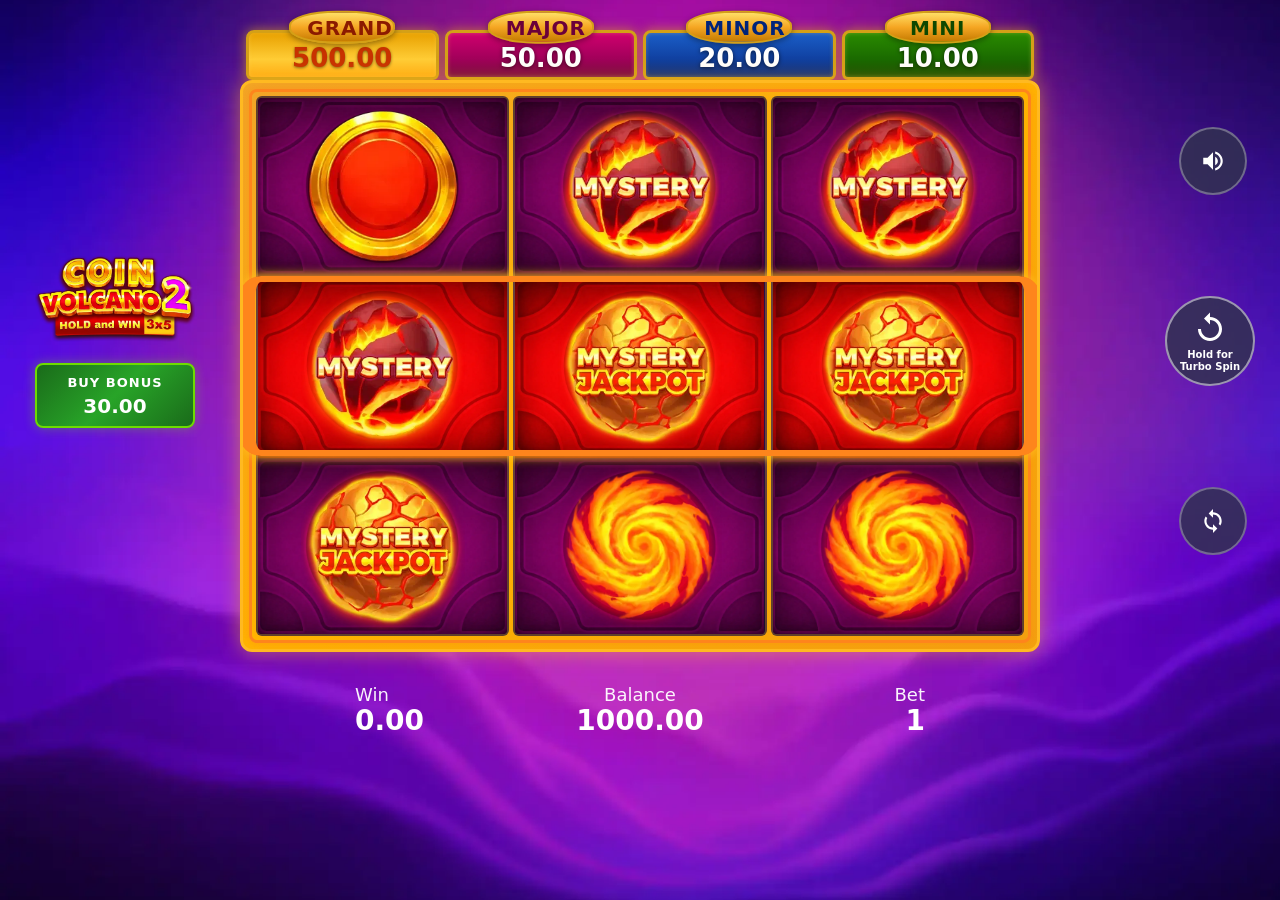
==== commit 9b2ad201: "fix height for magor blocks" ====
--- a/docs/index.html
+++ b/docs/index.html
@@ -5,9 +5,9 @@
 		<meta name="viewport" content="width=device-width, initial-scale=1.0">
 		<link rel="shortcut icon" href="./assets/img/favicon.ico">
 		<title>Coin Volcano</title>
-		<script type="module" crossorigin="" src="./js/index.min.js?v=1773994662917"></script>
-		<link rel="modulepreload" crossorigin="" href="./js/common.min.js?v=1773994662917">
-		<link rel="stylesheet" crossorigin="" href="./css/index.min.css?v=1773994662917">
+		<script type="module" crossorigin="" src="./js/index.min.js?v=1774015821868"></script>
+		<link rel="modulepreload" crossorigin="" href="./js/common.min.js?v=1774015821868">
+		<link rel="stylesheet" crossorigin="" href="./css/index.min.css?v=1774015821868">
 	</head>
 	<body>
 		<div class="wrapper">
@@ -109,7 +109,9 @@
 						<div class="menu">
 							<div class="menu__info-block">
 								<span class="menu__info-label">Win</span>
-								<span class="menu__info-value"></span>
+								<span class="menu__info-value menu__info-win">
+									<span class="number">0.00</span>
+								</span>
 							</div>
 							<div class="menu__info-block menu__info-block--center">
 								<span class="menu__info-label">Balance</span>
--- a/docs/css/index.min.css
+++ b/docs/css/index.min.css
@@ -1 +1 @@
-*{padding:0;margin:0;border:0rem}*,*:before,*:after{box-sizing:border-box}*:before,*:after{display:inline-block}html,body{height:100%}body{line-height:1;scrollbar-gutter:stable;-ms-text-size-adjust:100%;-moz-text-size-adjust:100%;-webkit-text-size-adjust:100%;-webkit-font-smoothing:antialiased;-moz-osx-font-smoothing:grayscale}input,button,textarea{font-family:inherit;font-size:inherit;line-height:inherit;color:inherit;background-color:transparent}input,textarea{width:100%}label{display:inline-block}button,select,option{cursor:pointer}a{display:inline-block;color:inherit;text-decoration:none}ul li{list-style:none}img{max-width:100%;height:auto;vertical-align:middle}h1,h2,h3,h4,h5,h6{font-weight:inherit;font-size:inherit}address{font-style:normal}body{min-width:23.4375rem;color:#000;font-family:system-ui,-apple-system,BlinkMacSystemFont,Segoe UI,Roboto,sans-serif;font-size:1rem;background:#000}[data-fls-scrolllock] body{overflow:hidden;touch-action:none;overscroll-behavior:none}.wrapper{min-height:100%;display:flex;flex-direction:column;overflow:clip}.wrapper>main{flex:1 1 auto}.wrapper>*{min-width:0}.rotate-overlay{display:none;position:fixed;top:0;left:0;width:100%;height:100vh;height:100dvh;z-index:99999;background:#000;align-items:center;justify-content:center}.rotate-overlay__content{display:flex;flex-direction:column;align-items:center;gap:1.5rem;color:#fff;text-align:center;padding:1.25rem}.rotate-overlay__content svg{width:6.25rem;height:6.25rem;animation:rotate-hint 1.5s ease-in-out infinite alternate}.rotate-overlay__content p{font-size:2.5rem;max-width:36rem;line-height:1.4}@keyframes rotate-hint{0%{transform:rotate(0)}to{transform:rotate(-90deg)}}.page{background:linear-gradient(180deg,#3a1a6e,#5a2d91 40%,#6b35a8,#7a3fbf);background:url(../assets/img/bg.webp) center/cover no-repeat;min-height:100vh;min-height:100dvh;display:flex;flex-direction:column}.page__container{display:flex;align-items:stretch;justify-content:center;flex:1;padding:1.875rem 0}.game{width:100%;height:100vh;height:100dvh;height:100%;display:flex;flex-direction:column;position:relative;z-index:5}.game__main{flex:1;display:grid;grid-template-columns:max(12.5rem,200 / 1440 * 100vw) 1fr max(12.5rem,200 / 1440 * 100vw);gap:0;align-items:stretch;min-height:0}.game__sidebar{display:flex;flex-direction:column;align-items:flex-end;justify-content:center;gap:max(1.25rem,20 / 1440 * 100vw);padding:max(1.25rem,20 / 1440 * 100vw)}.game__sidebar--right{justify-content:space-evenly;padding:max(1rem,16 / 1440 * 100vw) max(0.625rem,10 / 1440 * 100vw)}.game__logo{width:100%;max-width:max(11.25rem,180 / 1440 * 100vw)}.game__logo img{width:100%;height:auto;display:block}.game__field{display:flex;flex-direction:column;align-items:center;justify-content:center;padding:0;gap:0}.jackpots{display:flex;align-items:flex-end;gap:max(0.375rem,6 / 1440 * 100vw);width:100%;max-width:50rem;padding:0 max(0.375rem,6 / 1440 * 100vw) 0}.jackpot{flex:1;display:flex;flex-direction:column;align-items:center;min-width:0;border:max(0.1875rem,3 / 1440 * 100vw) solid #d4a017;border-radius:max(0.5rem,8 / 1440 * 100vw) max(0.5rem,8 / 1440 * 100vw) max(0.375rem,6 / 1440 * 100vw) max(0.375rem,6 / 1440 * 100vw);box-shadow:0 0 max(0.75rem,12 / 1440 * 100vw) #d4a017b3,inset 0 0 max(0.25rem,4 / 1440 * 100vw) #ffd7644d;overflow:visible;position:relative}.jackpot__label{position:absolute;top:-50%;transform:translateY(5%);z-index:2;margin-top:max(-0.125rem,-2 / 1440 * 100vw);padding:max(0.09375rem,1.5 / 1440 * 100vw) max(1rem,16 / 1440 * 100vw);max-width:6.625rem;width:100%;text-align:center;border-radius:45%;border:max(0.125rem,2 / 1440 * 100vw) solid #d4a017;font-size:max(1.25rem,20 / 1440 * 100vw);font-weight:900;text-transform:uppercase;letter-spacing:max(0.0625rem,1 / 1440 * 100vw);line-height:1.3;white-space:nowrap;background:linear-gradient(180deg,#ffe066,#f5a623,#c47a00);color:inherit;box-shadow:0 max(0.125rem,2 / 1440 * 100vw) max(0.375rem,6 / 1440 * 100vw) #0006}.jackpot__value{width:100%;text-align:center;font-size:max(1.625rem,26 / 1440 * 100vw);font-weight:900;line-height:1;padding:max(0.75rem,12 / 1440 * 100vw) max(0.375rem,6 / 1440 * 100vw) max(0.375rem,6 / 1440 * 100vw)}.jackpot--grand{background:linear-gradient(180deg,#e8a000,#ffcd36 60%,#ffad14)}.jackpot--grand .jackpot__label{color:#8b1a00}.jackpot--grand .jackpot__value{color:#c83200;text-shadow:0 max(0.0625rem,1 / 1440 * 100vw) max(0.1875rem,3 / 1440 * 100vw) rgba(0,0,0,.5)}.jackpot--major{background:linear-gradient(180deg,#d0006e,#a0005a 60%,#700040)}.jackpot--major .jackpot__label{color:#6b003a}.jackpot--major .jackpot__value{color:#fff;text-shadow:0 max(0.0625rem,1 / 1440 * 100vw) max(0.25rem,4 / 1440 * 100vw) rgba(0,0,0,.6)}.jackpot--minor{background:linear-gradient(180deg,#1a5ec8,#1040a0 60%,#0a2878)}.jackpot--minor .jackpot__label{color:#00247a}.jackpot--minor .jackpot__value{color:#fff;text-shadow:0 max(0.0625rem,1 / 1440 * 100vw) max(0.25rem,4 / 1440 * 100vw) rgba(0,0,0,.6)}.jackpot--mini{background:linear-gradient(180deg,#2a8a00,#1a6a00 60%,#0e4800)}.jackpot--mini .jackpot__label{color:#0e4800}.jackpot--mini .jackpot__value{color:#fff;text-shadow:0 max(0.0625rem,1 / 1440 * 100vw) max(0.25rem,4 / 1440 * 100vw) rgba(0,0,0,.6)}.buy-bonus{display:flex;flex-direction:column;align-items:center;justify-content:center;background:linear-gradient(135deg,#1a6b1a,#28a428,#1a6b1a);border:max(0.125rem,2 / 1440 * 100vw) solid #6ddc00;border-radius:max(0.5rem,8 / 1440 * 100vw);padding:max(0.625rem,10 / 1440 * 100vw) max(1rem,16 / 1440 * 100vw);cursor:pointer;transition:transform .2s ease,box-shadow .2s ease;box-shadow:0 0 max(0.75rem,12 / 1440 * 100vw) #6ddc0066;text-decoration:none;width:100%;max-width:max(10rem,160 / 1440 * 100vw);text-align:center;gap:0.3125rem}.buy-bonus:hover:not(.buy-bonus--used){transform:scale(1.03);box-shadow:0 0 max(1.25rem,20 / 1440 * 100vw) #6ddc0099}.buy-bonus--used{background:linear-gradient(135deg,#3a3a3a,#555,#3a3a3a);border-color:#666;box-shadow:none;cursor:not-allowed;pointer-events:none;opacity:.6}.buy-bonus--spinning{pointer-events:none;opacity:.5}.buy-bonus__label{font-size:max(0.8125rem,13 / 1440 * 100vw);font-weight:700;color:#fff;text-transform:uppercase;letter-spacing:max(0.0625rem,1 / 1440 * 100vw);line-height:1.2}.buy-bonus__value{font-size:max(1.25rem,20 / 1440 * 100vw);font-weight:900;color:#fff}.side-btn{width:max(4.25rem,68 / 1440 * 100vw);height:max(4.25rem,68 / 1440 * 100vw);border-radius:50%;background:#323250d9;border:max(0.125rem,2 / 1440 * 100vw) solid rgba(255,255,255,.3);display:flex;flex-direction:column;align-items:center;justify-content:center;cursor:pointer;transition:all .2s ease;color:#fff;text-decoration:none;flex-shrink:0;position:relative;margin-right:0.5rem}.side-btn:hover{transform:scale(1.08);border-color:#fff9;background:#46466ee6}.side-btn:active{transform:scale(.95)}.side-btn.disabled{opacity:.4;pointer-events:none}.side-btn__label{font-size:max(0.5625rem,9 / 1440 * 100vw);font-weight:600;color:#fff;text-align:center;line-height:1.2;margin-top:max(0.125rem,2 / 1440 * 100vw);display:none}.side-btn__icon{display:block;width:max(1.625rem,26 / 1440 * 100vw);height:max(1.625rem,26 / 1440 * 100vw);background-size:contain;background-repeat:no-repeat;background-position:center}.side-btn__icon--menu{background-image:url("data:image/svg+xml,%3Csvg xmlns='http://www.w3.org/2000/svg' fill='white' viewBox='0 0 24 24'%3E%3Cpath d='M3 18h18v-2H3v2zm0-5h18v-2H3v2zm0-7v2h18V6H3z'/%3E%3C/svg%3E")}.side-btn__icon--sound{background-image:url("data:image/svg+xml,%3Csvg xmlns='http://www.w3.org/2000/svg' fill='white' viewBox='0 0 24 24'%3E%3Cpath d='M3 9v6h4l5 5V4L7 9H3zm13.5 3c0-1.77-1.02-3.29-2.5-4.03v8.05c1.48-.73 2.5-2.25 2.5-4.02zM14 3.23v2.06c2.89.86 5 3.54 5 6.71s-2.11 5.85-5 6.71v2.06c4.01-.91 7-4.49 7-8.77s-2.99-7.86-7-8.77z'/%3E%3C/svg%3E")}.side-btn__icon--turbo{background-image:url("data:image/svg+xml,%3Csvg xmlns='http://www.w3.org/2000/svg' fill='white' viewBox='0 0 24 24'%3E%3Cpath d='M12 4V1L8 5l4 4V6c3.31 0 6 2.69 6 6s-2.69 6-6 6-6-2.69-6-6H4c0 4.42 3.58 8 8 8s8-3.58 8-8-3.58-8-8-8z'/%3E%3C/svg%3E")}.side-btn__icon--auto{background-image:url("data:image/svg+xml,%3Csvg xmlns='http://www.w3.org/2000/svg' fill='white' viewBox='0 0 24 24'%3E%3Cpath d='M12 4V1L8 5l4 4V6c3.31 0 6 2.69 6 6 0 1.01-.25 1.97-.7 2.8l1.46 1.46C19.54 15.03 20 13.57 20 12c0-4.42-3.58-8-8-8zm0 14c-3.31 0-6-2.69-6-6 0-1.01.25-1.97.7-2.8L5.24 7.74C4.46 8.97 4 10.43 4 12c0 4.42 3.58 8 8 8v3l4-4-4-4v3z'/%3E%3C/svg%3E")}.side-btn__icon--settings{background-image:url("data:image/svg+xml,%3Csvg xmlns='http://www.w3.org/2000/svg' fill='white' viewBox='0 0 24 24'%3E%3Cpath d='M12 2C6.48 2 2 6.48 2 12s4.48 10 10 10 10-4.48 10-10S17.52 2 12 2zm0 18c-4.42 0-8-3.58-8-8s3.58-8 8-8 8 3.58 8 8-3.58 8-8 8zm0-14c-3.31 0-6 2.69-6 6s2.69 6 6 6 6-2.69 6-6-2.69-6-6-6zm0 10c-2.21 0-4-1.79-4-4s1.79-4 4-4 4 1.79 4 4-1.79 4-4 4z'/%3E%3C/svg%3E")}.side-btn--turbo{width:max(5.625rem,90 / 1440 * 100vw);height:max(5.625rem,90 / 1440 * 100vw);border-color:#ffffff80;margin-right:0}.side-btn--turbo .side-btn__label{display:block;font-size:max(0.625rem,10 / 1440 * 100vw)}.side-btn--turbo .side-btn__icon--turbo{width:max(2.25rem,36 / 1440 * 100vw);height:max(2.25rem,36 / 1440 * 100vw);margin-top:max(0.125rem,2 / 1440 * 100vw)}.side-btn.sound-off .side-btn__icon--sound,.side-btn.menu__sound.sound-off .side-btn__icon--sound{background-image:url("data:image/svg+xml,%3Csvg xmlns='http://www.w3.org/2000/svg' fill='white' viewBox='0 0 24 24'%3E%3Cpath d='M16.5 12c0-1.77-1.02-3.29-2.5-4.03v2.21l2.45 2.45c.03-.2.05-.41.05-.63zm2.5 0c0 .94-.2 1.82-.54 2.64l1.51 1.51C20.63 14.91 21 13.5 21 12c0-4.28-2.99-7.86-7-8.77v2.06c2.89.86 5 3.54 5 6.71zM4.27 3L3 4.27 7.73 9H3v6h4l5 5v-6.73l4.25 4.25c-.67.52-1.42.93-2.25 1.18v2.06c1.38-.31 2.63-.95 3.69-1.81L19.73 21 21 19.73l-9-9L4.27 3zM12 4L9.91 6.09 12 8.18V4z'/%3E%3C/svg%3E")}.side-btn.sound-off,.side-btn.menu__sound.sound-off{opacity:.5}.drum{display:flex;align-items:center;justify-content:center;overflow:hidden;position:relative;max-width:50rem;width:100%;background:linear-gradient(145deg,#f2a527,#ffb300,#f39f0f);border:max(0.1875rem,3 / 1440 * 100vw) solid #ffb921;box-shadow:0 0 max(1.25rem,20 / 1440 * 100vw) #ffb92180,inset 0 0 max(0.625rem,10 / 1440 * 100vw) #ffb92133;padding:max(0.375rem,6 / 1440 * 100vw) max(0.375rem,6 / 1440 * 100vw);border-radius:max(0.75rem,12 / 1440 * 100vw)}.drum__spinner{width:100%;height:100%;display:grid;grid-template-columns:repeat(3,1fr);background:linear-gradient(145deg,#f2a527,#ffb300,#f39f0f);position:relative;z-index:10;border:max(0.1875rem,3 / 1440 * 100vw) solid #fe851c;box-shadow:0 0 max(0.5rem,8 / 1440 * 100vw) #fe851c80;border-radius:max(0.5rem,8 / 1440 * 100vw);gap:max(0.25rem,4 / 1440 * 100vw);padding:max(0.25rem,4 / 1440 * 100vw)}.drum__payline{position:absolute;top:50%;left:max(-0.25rem,-4 / 1440 * 100vw);right:max(-0.25rem,-4 / 1440 * 100vw);height:max(11.25rem,180 / 1440 * 100vw);transform:translateY(-50%);z-index:20;pointer-events:none;border:0.375rem solid #fe851c;border-left-width:1rem;border-right-width:1rem;border-radius:1.375rem;box-shadow:0 max(-0.1875rem,-3 / 1440 * 100vw) max(0.625rem,10 / 1440 * 100vw) #ffb921b3,0 max(0.1875rem,3 / 1440 * 100vw) max(0.625rem,10 / 1440 * 100vw) #ffb921b3}.drum__column{position:relative;overflow:hidden;z-index:10;background:linear-gradient(180deg,#1a0a2e,#2d1050,#1a0a2e);border:max(0.125rem,2 / 1440 * 100vw) solid rgba(255,185,33,.3);border-radius:max(0.375rem,6 / 1440 * 100vw);height:max(33.75rem,540 / 1440 * 100vw)}.drum__strip{display:flex;flex-direction:column;will-change:transform;filter:blur(0);transition:filter .3s ease-in-out}.drum__strip.active{filter:blur(0.0625rem)}.drum__image{display:flex;align-items:center;justify-content:center;width:100%;height:max(11.25rem,180 / 1440 * 100vw);flex-shrink:0;padding:max(0.5rem,8 / 1440 * 100vw);position:relative;z-index:3}.drum__image:before{content:"";position:absolute;inset:0;z-index:1;background:url(../assets/img/drum/bg-purple.webp) center/cover no-repeat}.drum__image.is-center:before{transition:background-image .6s ease-in-out;background-image:url(../assets/img/drum/bg-red.webp)}.drum__image img{position:relative;z-index:3}.drum__image img{max-width:100%;max-height:100%;width:auto;height:auto;object-fit:contain}.menu{max-width:39.375rem;width:100%;margin:1.25rem auto 0;display:grid;grid-template-columns:1fr 1fr 1fr;align-items:flex-start;padding:max(0.875rem,14 / 1440 * 100vw) max(1.875rem,30 / 1440 * 100vw);color:#fff}.menu__info-block{display:flex;flex-direction:column;align-items:flex-start;gap:max(0.125rem,2 / 1440 * 100vw)}.menu__info-block:nth-child(2){align-items:center}.menu__info-block:nth-child(3){align-items:flex-end}.menu__info-label{font-size:max(1.125rem,18 / 1440 * 100vw);color:#fffffff2;letter-spacing:max(.0.3125rem,.5 / 1440 * 100vw)}.menu__info-value{font-size:max(1.75rem,28 / 1440 * 100vw);font-weight:700;color:#fff;line-height:1.1}.menu__bottom,.menu__bottom.hidden{display:none}.menu__button-spin,.menu__button-auto{transition:opacity .3s ease,filter .3s ease}.bigwin-animation{animation:pulse .3s ease-in-out infinite alternate}.smallwin-animation{animation:pulse .5s ease-in-out 2}@keyframes pulse{0%{box-shadow:0 0 max(0.5rem,8 / 1440 * 100vw) #ffb92180}to{box-shadow:0 0 max(2.5rem,40 / 1440 * 100vw) #ffd700e6,0 0 max(4.375rem,70 / 1440 * 100vw) #ffd70080}}.win-flash{position:absolute;width:max(1.25rem,20 / 1440 * 100vw);height:max(1.25rem,20 / 1440 * 100vw);background:radial-gradient(circle,rgb(255,255,255) 0%,rgba(255,215,0,.8) 50%,transparent 70%);border-radius:50%;pointer-events:none;animation:flash .6s ease-out forwards;z-index:100}@keyframes flash{0%{transform:scale(0);opacity:1}to{transform:scale(3);opacity:0}}.win-line-svg{opacity:0;transition:opacity .3s ease}.win-line-svg.visible{opacity:1}.win-line{fill:none;stroke:#fc0;stroke-width:max(0.375rem,6 / 1440 * 100vw);stroke-linecap:round;stroke-linejoin:round;filter:drop-shadow(0 0 max(0.5rem,8 / 1440 * 100vw) rgba(255,200,0,.8));animation:lineGlow .5s ease-in-out infinite alternate}.win-line-dot{fill:#fff;stroke:#fc0;stroke-width:max(0.1875rem,3 / 1440 * 100vw);filter:drop-shadow(0 0 max(0.375rem,6 / 1440 * 100vw) rgba(255,200,0,.9));animation:dotPulse .4s ease-in-out infinite alternate}@keyframes lineGlow{0%{stroke-width:max(0.3125rem,5 / 1440 * 100vw)}to{stroke-width:max(0.5rem,8 / 1440 * 100vw)}}@keyframes dotPulse{0%{r:6;opacity:.8}to{r:10;opacity:1}}.drum__image.dimmed{filter:brightness(.35);transition:filter .3s ease}.drum__image.winning{animation:wobble .4s ease-in-out infinite;filter:brightness(1.2) drop-shadow(0 0 max(0.625rem,10 / 1440 * 100vw) rgba(255,215,0,.9));z-index:20;position:relative}@keyframes wobble{0%{transform:rotate(0)}25%{transform:rotate(5deg)}50%{transform:rotate(0)}75%{transform:rotate(-5deg)}to{transform:rotate(0)}}.drum__image.win-border-animation{position:relative;z-index:20}.win-border-svg{opacity:0;transition:opacity .3s ease}.win-border-svg.active{opacity:1}@keyframes borderRotate{0%{stroke-dashoffset:0}to{stroke-dashoffset:-800}}@keyframes borderRotate2{0%{stroke-dashoffset:-400}to{stroke-dashoffset:-1200}}.paylines-svg{opacity:0;transition:opacity .3s ease}.paylines-svg.visible{opacity:1}.payline{fill:none;stroke:#ffb921;stroke-width:max(0.3125rem,5 / 1440 * 100vw);stroke-linecap:round;stroke-linejoin:round;filter:drop-shadow(0 0 max(0.25rem,4 / 1440 * 100vw) rgba(0,0,0,.5))}.payline-stroke{fill:none;stroke:#d53404;stroke-width:max(0.5625rem,9 / 1440 * 100vw);stroke-linecap:round;stroke-linejoin:round}.popup{position:fixed;top:0;left:0;width:100%;height:100%;z-index:1000;opacity:0;visibility:hidden;transition:opacity .5s ease,visibility .5s ease}.popup.show{opacity:1;visibility:visible}.popup.show .popup__overlay{opacity:1}.popup.show .popup__content{scale:1;opacity:1}.popup__overlay{position:absolute;inset:0;background:#000000a6;-webkit-backdrop-filter:blur(0.625rem);backdrop-filter:blur(0.625rem);opacity:0;transition:opacity .5s ease}.popup__content{position:absolute;top:50%;left:50%;transform:translate(-50%,-50%);scale:.7;opacity:0;transition:all .5s cubic-bezier(.68,-.55,.265,1.55);z-index:100}.popup__inner{background:linear-gradient(135deg,#3a1a6e,#5a2d91);border:max(0.25rem,4 / 1440 * 100vw) solid #ffd700;border-radius:max(1.875rem,30 / 1440 * 100vw);padding:max(3.125rem,50 / 1440 * 100vw) max(3.75rem,60 / 1440 * 100vw);text-align:center;box-shadow:0 max(1.25rem,20 / 1440 * 100vw) max(3.75rem,60 / 1440 * 100vw) #ffd7004d;display:flex;flex-direction:column;align-items:center}.popup__title{font-size:max(3rem,48 / 1440 * 100vw);font-weight:700;color:gold;margin-bottom:max(1.25rem,20 / 1440 * 100vw);text-transform:uppercase;letter-spacing:max(0.125rem,2 / 1440 * 100vw)}.popup__text{font-size:max(1.5rem,24 / 1440 * 100vw);font-weight:600;color:#fff;margin-bottom:max(2.5rem,40 / 1440 * 100vw)}.cta-button{background:linear-gradient(135deg,#1a6b1a,#28a428);color:#fff;padding:max(0.9375rem,15 / 1440 * 100vw) max(2.5rem,40 / 1440 * 100vw);font-size:max(1.375rem,22 / 1440 * 100vw);font-weight:700;border-radius:max(0.75rem,12 / 1440 * 100vw);border:max(0.125rem,2 / 1440 * 100vw) solid #6ddc00;text-align:center;animation:ctaPulse 1.5s ease-in-out infinite;text-decoration:none;display:inline-block}@keyframes ctaPulse{0%{transform:scale(1);box-shadow:0 0 #28a428b3}50%{transform:scale(1.05);box-shadow:0 0 1.25rem 0.625rem #28a4284d}to{transform:scale(1);box-shadow:0 0 #28a42800}}.confetti-canvas{position:fixed;inset:0;pointer-events:none;z-index:99;opacity:0;transition:opacity .3s ease}.popup.show .confetti-canvas{opacity:1}.confetti-canvas canvas{display:block}.bonus-coin{position:fixed;width:1.625rem;height:1.625rem;border-radius:50%;background:radial-gradient(circle at 35% 35%,#fff7a0,gold 40%,#b8860b);border:0.125rem solid #f5a623;box-shadow:0 0 0.625rem #ffd700e6,0 0 1.25rem #ffd70066;pointer-events:none;z-index:9999;transform:translate(-50%,-50%);animation:bonusCoinFly .8s cubic-bezier(.4,0,.2,1) forwards}@keyframes bonusCoinFly{0%{transform:translate(-50%,-50%) rotate(0) scale(1.2);opacity:1}80%{opacity:1;transform:translate(calc(-50% + var(--tx)),calc(-50% + var(--ty))) rotate(var(--rotate)) scale(.8)}to{transform:translate(calc(-50% + var(--tx)),calc(-50% + var(--ty))) rotate(var(--rotate)) scale(0);opacity:0}}.balance-flash{animation:balanceFlash .3s ease-out}@keyframes balanceFlash{0%{transform:scale(1);color:#fff}50%{transform:scale(1.25);color:gold;text-shadow:0 0 1rem rgb(255,215,0)}to{transform:scale(1);color:#fff}}@media not (max-width:90em){[class*=__container]{padding-left:0.9375rem}[class*=__container]{padding-right:0.9375rem}}@media (max-width:61.99875em){.game__main{grid-template-columns:max(7.5rem,120 / 1440 * 100vw) 1fr max(7.5rem,120 / 1440 * 100vw)}.game__sidebar{padding:0.625rem}}@media (max-width:47.99875em){.page__container{padding:0 0.9375rem}.game__main{display:flex;flex-direction:column;gap:0.9375rem}.game__sidebar{align-items:center;flex-direction:row}.game__sidebar--right{padding:0.625rem 0.375rem}.jackpots{gap:0.1875rem;padding:0 0.1875rem}.jackpot{border-width:0.125rem;border-radius:0.375rem 0.375rem 0.25rem 0.25rem}.jackpot__label{font-size:0.5625rem;padding:0.125rem 0.5rem;border-width:0.0625rem;border-radius:1.25rem;letter-spacing:0}.jackpot__value{font-size:0.875rem;padding:0.5rem 0.25rem 0.375rem}.buy-bonus{display:none}.buy-bonus__label{font-size:0.5rem;letter-spacing:0}.buy-bonus__value{font-size:0.75rem}.side-btn{width:2.5rem;height:2.5rem;border-width:0.0625rem}.side-btn__label{font-size:0.375rem}.side-btn__icon{width:1.125rem;height:1.125rem}.side-btn--turbo{width:3rem;height:3rem}.side-btn--turbo .side-btn__label{font-size:0.3125rem;display:none}.side-btn--turbo .side-btn__icon--turbo{width:1rem;height:1rem;margin-top:0}.drum{padding:0.1875rem;border-width:0.125rem;border-radius:0.5rem}.drum__spinner{border-width:0.125rem;border-radius:0.375rem;gap:0.125rem;padding:0.125rem}.drum__payline{height:8.75rem;left:-0.1875rem;right:-0.1875rem;border-width:0.1875rem}.drum__column{height:26.25rem;border-width:0.0625rem;border-radius:0.25rem}.drum__image{height:8.75rem;padding:0.5rem}.menu{padding:0.625rem 1rem;margin-top:0}.menu__info-block{gap:0.0625rem}.menu__info-label{font-size:1rem}.menu__info-value{font-size:1.125rem}.win-flash{width:1.25rem;height:1.25rem}.popup__inner{padding:2.5rem 1.875rem;border-radius:1.25rem;border-width:0.1875rem}.popup__title{font-size:1.5rem;margin-bottom:0.9375rem}.popup__text{font-size:1rem;margin-bottom:1.875rem}.cta-button{padding:0.9375rem 1.875rem;font-size:1.125rem;border-radius:0.625rem}}@media (max-height:45em)and (max-width:47.99875em){.game__logo{max-width:max(7.5rem,120 / 1440 * 100vw)}.jackpots{display:none}}@media (max-height:45em){.game__main{gap:0.3125rem}}@media (orientation:landscape)and (max-height:31.25rem)and (max-width:47.99875em){.wrapper{display:none}.rotate-overlay{display:flex;overflow:hidden;touch-action:none;overscroll-behavior:none}}@media (not (max-width:23.4375em))and (max-width:90em){[class*=__container]{padding-left:clamp(0.9375rem,0.9375rem + 0vw,0.9375rem)}[class*=__container]{padding-right:clamp(0.9375rem,0.9375rem + 0vw,0.9375rem)}}@media (max-width:23.4375em){[class*=__container]{padding-left:0.9375rem}[class*=__container]{padding-right:0.9375rem}}
+*{padding:0;margin:0;border:0rem}*,*:before,*:after{box-sizing:border-box}*:before,*:after{display:inline-block}html,body{height:100%}body{line-height:1;scrollbar-gutter:stable;-ms-text-size-adjust:100%;-moz-text-size-adjust:100%;-webkit-text-size-adjust:100%;-webkit-font-smoothing:antialiased;-moz-osx-font-smoothing:grayscale}input,button,textarea{font-family:inherit;font-size:inherit;line-height:inherit;color:inherit;background-color:transparent}input,textarea{width:100%}label{display:inline-block}button,select,option{cursor:pointer}a{display:inline-block;color:inherit;text-decoration:none}ul li{list-style:none}img{max-width:100%;height:auto;vertical-align:middle}h1,h2,h3,h4,h5,h6{font-weight:inherit;font-size:inherit}address{font-style:normal}body{min-width:23.4375rem;color:#000;font-family:system-ui,-apple-system,BlinkMacSystemFont,Segoe UI,Roboto,sans-serif;font-size:1rem;background:#000}[data-fls-scrolllock] body{overflow:hidden;touch-action:none;overscroll-behavior:none}.wrapper{min-height:100%;display:flex;flex-direction:column;overflow:clip}.wrapper>main{flex:1 1 auto}.wrapper>*{min-width:0}.rotate-overlay{display:none;position:fixed;top:0;left:0;width:100%;height:100vh;height:100dvh;z-index:99999;background:#000;align-items:center;justify-content:center}.rotate-overlay__content{display:flex;flex-direction:column;align-items:center;gap:1.5rem;color:#fff;text-align:center;padding:1.25rem}.rotate-overlay__content svg{width:6.25rem;height:6.25rem;animation:rotate-hint 1.5s ease-in-out infinite alternate}.rotate-overlay__content p{font-size:2.5rem;max-width:36rem;line-height:1.4}@keyframes rotate-hint{0%{transform:rotate(0)}to{transform:rotate(-90deg)}}.page{background:linear-gradient(180deg,#3a1a6e,#5a2d91 40%,#6b35a8,#7a3fbf);background:url(../assets/img/bg.webp) center/cover no-repeat;min-height:100vh;min-height:100dvh;display:flex;flex-direction:column}.page__container{display:flex;align-items:stretch;justify-content:center;flex:1;padding:1.875rem 0}.game{width:100%;height:100vh;height:100dvh;height:100%;display:flex;flex-direction:column;position:relative;z-index:5}.game__main{flex:1;display:grid;grid-template-columns:max(12.5rem,200 / 1440 * 100vw) 1fr max(12.5rem,200 / 1440 * 100vw);gap:0;align-items:stretch;min-height:0}.game__sidebar{display:flex;flex-direction:column;align-items:flex-end;justify-content:center;gap:max(1.25rem,20 / 1440 * 100vw);padding:max(1.25rem,20 / 1440 * 100vw)}.game__sidebar--right{justify-content:space-evenly;padding:max(1rem,16 / 1440 * 100vw) max(0.625rem,10 / 1440 * 100vw)}.game__logo{width:100%;max-width:max(11.25rem,180 / 1440 * 100vw)}.game__logo img{width:100%;height:auto;display:block}.game__field{display:flex;flex-direction:column;align-items:center;justify-content:center;padding:0;gap:0}.jackpots{display:flex;align-items:flex-end;gap:max(0.375rem,6 / 1440 * 100vw);width:100%;max-width:50rem;padding:0 max(0.375rem,6 / 1440 * 100vw) 0}.jackpot{flex:1;display:flex;flex-direction:column;align-items:center;min-width:0;border:max(0.1875rem,3 / 1440 * 100vw) solid #d4a017;border-radius:max(0.5rem,8 / 1440 * 100vw) max(0.5rem,8 / 1440 * 100vw) max(0.375rem,6 / 1440 * 100vw) max(0.375rem,6 / 1440 * 100vw);box-shadow:0 0 max(0.75rem,12 / 1440 * 100vw) #d4a017b3,inset 0 0 max(0.25rem,4 / 1440 * 100vw) #ffd7644d;overflow:visible;position:relative}.jackpot__label{position:absolute;top:-50%;transform:translateY(5%);z-index:2;margin-top:max(-0.125rem,-2 / 1440 * 100vw);padding:max(0.09375rem,1.5 / 1440 * 100vw) max(1rem,16 / 1440 * 100vw);max-width:6.625rem;width:100%;text-align:center;border-radius:45%;border:max(0.125rem,2 / 1440 * 100vw) solid #d4a017;font-size:max(1.25rem,20 / 1440 * 100vw);font-weight:900;text-transform:uppercase;letter-spacing:max(0.0625rem,1 / 1440 * 100vw);line-height:1.3;white-space:nowrap;background:linear-gradient(180deg,#ffe066,#f5a623,#c47a00);color:inherit;box-shadow:0 max(0.125rem,2 / 1440 * 100vw) max(0.375rem,6 / 1440 * 100vw) #0006}.jackpot__value{width:100%;text-align:center;font-size:max(1.625rem,26 / 1440 * 100vw);font-weight:900;line-height:1;padding:max(0.75rem,12 / 1440 * 100vw) max(0.375rem,6 / 1440 * 100vw) max(0.375rem,6 / 1440 * 100vw)}.jackpot--grand{background:linear-gradient(180deg,#e8a000,#ffcd36 60%,#ffad14)}.jackpot--grand .jackpot__label{color:#8b1a00}.jackpot--grand .jackpot__value{color:#c83200;text-shadow:0 max(0.0625rem,1 / 1440 * 100vw) max(0.1875rem,3 / 1440 * 100vw) rgba(0,0,0,.5)}.jackpot--major{background:linear-gradient(180deg,#d0006e,#a0005a 60%,#700040)}.jackpot--major .jackpot__label{color:#6b003a}.jackpot--major .jackpot__value{color:#fff;text-shadow:0 max(0.0625rem,1 / 1440 * 100vw) max(0.25rem,4 / 1440 * 100vw) rgba(0,0,0,.6)}.jackpot--minor{background:linear-gradient(180deg,#1a5ec8,#1040a0 60%,#0a2878)}.jackpot--minor .jackpot__label{color:#00247a}.jackpot--minor .jackpot__value{color:#fff;text-shadow:0 max(0.0625rem,1 / 1440 * 100vw) max(0.25rem,4 / 1440 * 100vw) rgba(0,0,0,.6)}.jackpot--mini{background:linear-gradient(180deg,#2a8a00,#1a6a00 60%,#0e4800)}.jackpot--mini .jackpot__label{color:#0e4800}.jackpot--mini .jackpot__value{color:#fff;text-shadow:0 max(0.0625rem,1 / 1440 * 100vw) max(0.25rem,4 / 1440 * 100vw) rgba(0,0,0,.6)}.buy-bonus{display:flex;flex-direction:column;align-items:center;justify-content:center;background:linear-gradient(135deg,#1a6b1a,#28a428,#1a6b1a);border:max(0.125rem,2 / 1440 * 100vw) solid #6ddc00;border-radius:max(0.5rem,8 / 1440 * 100vw);padding:max(0.625rem,10 / 1440 * 100vw) max(1rem,16 / 1440 * 100vw);cursor:pointer;transition:transform .2s ease,box-shadow .2s ease;box-shadow:0 0 max(0.75rem,12 / 1440 * 100vw) #6ddc0066;text-decoration:none;width:100%;max-width:max(10rem,160 / 1440 * 100vw);text-align:center;gap:0.3125rem}.buy-bonus:hover:not(.buy-bonus--used){transform:scale(1.03);box-shadow:0 0 max(1.25rem,20 / 1440 * 100vw) #6ddc0099}.buy-bonus--used{background:linear-gradient(135deg,#3a3a3a,#555,#3a3a3a);border-color:#666;box-shadow:none;cursor:not-allowed;pointer-events:none;opacity:.6}.buy-bonus--spinning{pointer-events:none;opacity:.5}.buy-bonus__label{font-size:max(0.8125rem,13 / 1440 * 100vw);font-weight:700;color:#fff;text-transform:uppercase;letter-spacing:max(0.0625rem,1 / 1440 * 100vw);line-height:1.2}.buy-bonus__value{font-size:max(1.25rem,20 / 1440 * 100vw);font-weight:900;color:#fff}.side-btn{width:max(4.25rem,68 / 1440 * 100vw);height:max(4.25rem,68 / 1440 * 100vw);border-radius:50%;background:#323250d9;border:max(0.125rem,2 / 1440 * 100vw) solid rgba(255,255,255,.3);display:flex;flex-direction:column;align-items:center;justify-content:center;cursor:pointer;transition:all .2s ease;color:#fff;text-decoration:none;flex-shrink:0;position:relative;margin-right:0.5rem}.side-btn:hover{transform:scale(1.08);border-color:#fff9;background:#46466ee6}.side-btn:active{transform:scale(.95)}.side-btn.disabled{opacity:.4;pointer-events:none}.side-btn__label{font-size:max(0.5625rem,9 / 1440 * 100vw);font-weight:600;color:#fff;text-align:center;line-height:1.2;margin-top:max(0.125rem,2 / 1440 * 100vw);display:none}.side-btn__icon{display:block;width:max(1.625rem,26 / 1440 * 100vw);height:max(1.625rem,26 / 1440 * 100vw);background-size:contain;background-repeat:no-repeat;background-position:center}.side-btn__icon--menu{background-image:url("data:image/svg+xml,%3Csvg xmlns='http://www.w3.org/2000/svg' fill='white' viewBox='0 0 24 24'%3E%3Cpath d='M3 18h18v-2H3v2zm0-5h18v-2H3v2zm0-7v2h18V6H3z'/%3E%3C/svg%3E")}.side-btn__icon--sound{background-image:url("data:image/svg+xml,%3Csvg xmlns='http://www.w3.org/2000/svg' fill='white' viewBox='0 0 24 24'%3E%3Cpath d='M3 9v6h4l5 5V4L7 9H3zm13.5 3c0-1.77-1.02-3.29-2.5-4.03v8.05c1.48-.73 2.5-2.25 2.5-4.02zM14 3.23v2.06c2.89.86 5 3.54 5 6.71s-2.11 5.85-5 6.71v2.06c4.01-.91 7-4.49 7-8.77s-2.99-7.86-7-8.77z'/%3E%3C/svg%3E")}.side-btn__icon--turbo{background-image:url("data:image/svg+xml,%3Csvg xmlns='http://www.w3.org/2000/svg' fill='white' viewBox='0 0 24 24'%3E%3Cpath d='M12 4V1L8 5l4 4V6c3.31 0 6 2.69 6 6s-2.69 6-6 6-6-2.69-6-6H4c0 4.42 3.58 8 8 8s8-3.58 8-8-3.58-8-8-8z'/%3E%3C/svg%3E")}.side-btn__icon--auto{background-image:url("data:image/svg+xml,%3Csvg xmlns='http://www.w3.org/2000/svg' fill='white' viewBox='0 0 24 24'%3E%3Cpath d='M12 4V1L8 5l4 4V6c3.31 0 6 2.69 6 6 0 1.01-.25 1.97-.7 2.8l1.46 1.46C19.54 15.03 20 13.57 20 12c0-4.42-3.58-8-8-8zm0 14c-3.31 0-6-2.69-6-6 0-1.01.25-1.97.7-2.8L5.24 7.74C4.46 8.97 4 10.43 4 12c0 4.42 3.58 8 8 8v3l4-4-4-4v3z'/%3E%3C/svg%3E")}.side-btn__icon--settings{background-image:url("data:image/svg+xml,%3Csvg xmlns='http://www.w3.org/2000/svg' fill='white' viewBox='0 0 24 24'%3E%3Cpath d='M12 2C6.48 2 2 6.48 2 12s4.48 10 10 10 10-4.48 10-10S17.52 2 12 2zm0 18c-4.42 0-8-3.58-8-8s3.58-8 8-8 8 3.58 8 8-3.58 8-8 8zm0-14c-3.31 0-6 2.69-6 6s2.69 6 6 6 6-2.69 6-6-2.69-6-6-6zm0 10c-2.21 0-4-1.79-4-4s1.79-4 4-4 4 1.79 4 4-1.79 4-4 4z'/%3E%3C/svg%3E")}.side-btn--turbo{width:max(5.625rem,90 / 1440 * 100vw);height:max(5.625rem,90 / 1440 * 100vw);border-color:#ffffff80;margin-right:0}.side-btn--turbo .side-btn__label{display:block;font-size:max(0.625rem,10 / 1440 * 100vw)}.side-btn--turbo .side-btn__icon--turbo{width:max(2.25rem,36 / 1440 * 100vw);height:max(2.25rem,36 / 1440 * 100vw);margin-top:max(0.125rem,2 / 1440 * 100vw)}.side-btn.sound-off .side-btn__icon--sound,.side-btn.menu__sound.sound-off .side-btn__icon--sound{background-image:url("data:image/svg+xml,%3Csvg xmlns='http://www.w3.org/2000/svg' fill='white' viewBox='0 0 24 24'%3E%3Cpath d='M16.5 12c0-1.77-1.02-3.29-2.5-4.03v2.21l2.45 2.45c.03-.2.05-.41.05-.63zm2.5 0c0 .94-.2 1.82-.54 2.64l1.51 1.51C20.63 14.91 21 13.5 21 12c0-4.28-2.99-7.86-7-8.77v2.06c2.89.86 5 3.54 5 6.71zM4.27 3L3 4.27 7.73 9H3v6h4l5 5v-6.73l4.25 4.25c-.67.52-1.42.93-2.25 1.18v2.06c1.38-.31 2.63-.95 3.69-1.81L19.73 21 21 19.73l-9-9L4.27 3zM12 4L9.91 6.09 12 8.18V4z'/%3E%3C/svg%3E")}.side-btn.sound-off,.side-btn.menu__sound.sound-off{opacity:.5}.drum{display:flex;align-items:center;justify-content:center;overflow:hidden;position:relative;max-width:50rem;width:100%;background:linear-gradient(145deg,#f2a527,#ffb300,#f39f0f);border:max(0.1875rem,3 / 1440 * 100vw) solid #ffb921;box-shadow:0 0 max(1.25rem,20 / 1440 * 100vw) #ffb92180,inset 0 0 max(0.625rem,10 / 1440 * 100vw) #ffb92133;padding:max(0.375rem,6 / 1440 * 100vw) max(0.375rem,6 / 1440 * 100vw);border-radius:max(0.75rem,12 / 1440 * 100vw)}.drum__spinner{width:100%;height:100%;display:grid;grid-template-columns:repeat(3,1fr);background:linear-gradient(145deg,#f2a527,#ffb300,#f39f0f);position:relative;z-index:10;border:max(0.1875rem,3 / 1440 * 100vw) solid #fe851c;box-shadow:0 0 max(0.5rem,8 / 1440 * 100vw) #fe851c80;border-radius:max(0.5rem,8 / 1440 * 100vw);gap:max(0.25rem,4 / 1440 * 100vw);padding:max(0.25rem,4 / 1440 * 100vw)}.drum__payline{position:absolute;top:50%;left:max(-0.25rem,-4 / 1440 * 100vw);right:max(-0.25rem,-4 / 1440 * 100vw);height:max(11.25rem,180 / 1440 * 100vw);transform:translateY(-50%);z-index:20;pointer-events:none;border:0.375rem solid #fe851c;border-left-width:1rem;border-right-width:1rem;border-radius:1.375rem;box-shadow:0 max(-0.1875rem,-3 / 1440 * 100vw) max(0.625rem,10 / 1440 * 100vw) #ffb921b3,0 max(0.1875rem,3 / 1440 * 100vw) max(0.625rem,10 / 1440 * 100vw) #ffb921b3}.drum__column{position:relative;overflow:hidden;z-index:10;background:linear-gradient(180deg,#1a0a2e,#2d1050,#1a0a2e);border:max(0.125rem,2 / 1440 * 100vw) solid rgba(255,185,33,.3);border-radius:max(0.375rem,6 / 1440 * 100vw);height:max(33.75rem,540 / 1440 * 100vw)}.drum__strip{display:flex;flex-direction:column;will-change:transform;filter:blur(0);transition:filter .3s ease-in-out}.drum__strip.active{filter:blur(0.0625rem)}.drum__image{display:flex;align-items:center;justify-content:center;width:100%;height:max(11.25rem,180 / 1440 * 100vw);flex-shrink:0;padding:max(0.5rem,8 / 1440 * 100vw);position:relative;z-index:3}.drum__image:before{content:"";position:absolute;inset:0;z-index:1;background:url(../assets/img/drum/bg-purple.webp) center/cover no-repeat}.drum__image.is-center:before{transition:background-image .6s ease-in-out;background-image:url(../assets/img/drum/bg-red.webp)}.drum__image img{position:relative;z-index:3}.drum__image img{max-width:100%;max-height:100%;width:auto;height:auto;object-fit:contain}.menu{max-width:39.375rem;width:100%;margin:1.25rem auto 0;display:grid;grid-template-columns:1fr 1fr 1fr;align-items:flex-start;padding:max(0.875rem,14 / 1440 * 100vw) max(1.875rem,30 / 1440 * 100vw);color:#fff}.menu__info-block{display:flex;flex-direction:column;align-items:flex-start;gap:max(0.125rem,2 / 1440 * 100vw)}.menu__info-block:nth-child(2){align-items:center}.menu__info-block:nth-child(3){align-items:flex-end}.menu__info-label{font-size:max(1.125rem,18 / 1440 * 100vw);color:#fffffff2;letter-spacing:max(.0.3125rem,.5 / 1440 * 100vw)}.menu__info-value{font-size:max(1.75rem,28 / 1440 * 100vw);font-weight:700;color:#fff;line-height:1.1}.menu__bottom,.menu__bottom.hidden{display:none}.menu__button-spin,.menu__button-auto{transition:opacity .3s ease,filter .3s ease}.bigwin-animation{animation:pulse .3s ease-in-out infinite alternate}.smallwin-animation{animation:pulse .5s ease-in-out 2}@keyframes pulse{0%{box-shadow:0 0 max(0.5rem,8 / 1440 * 100vw) #ffb92180}to{box-shadow:0 0 max(2.5rem,40 / 1440 * 100vw) #ffd700e6,0 0 max(4.375rem,70 / 1440 * 100vw) #ffd70080}}.win-flash{position:absolute;width:max(1.25rem,20 / 1440 * 100vw);height:max(1.25rem,20 / 1440 * 100vw);background:radial-gradient(circle,rgb(255,255,255) 0%,rgba(255,215,0,.8) 50%,transparent 70%);border-radius:50%;pointer-events:none;animation:flash .6s ease-out forwards;z-index:100}@keyframes flash{0%{transform:scale(0);opacity:1}to{transform:scale(3);opacity:0}}.win-line-svg{opacity:0;transition:opacity .3s ease}.win-line-svg.visible{opacity:1}.win-line{fill:none;stroke:#fc0;stroke-width:max(0.375rem,6 / 1440 * 100vw);stroke-linecap:round;stroke-linejoin:round;filter:drop-shadow(0 0 max(0.5rem,8 / 1440 * 100vw) rgba(255,200,0,.8));animation:lineGlow .5s ease-in-out infinite alternate}.win-line-dot{fill:#fff;stroke:#fc0;stroke-width:max(0.1875rem,3 / 1440 * 100vw);filter:drop-shadow(0 0 max(0.375rem,6 / 1440 * 100vw) rgba(255,200,0,.9));animation:dotPulse .4s ease-in-out infinite alternate}@keyframes lineGlow{0%{stroke-width:max(0.3125rem,5 / 1440 * 100vw)}to{stroke-width:max(0.5rem,8 / 1440 * 100vw)}}@keyframes dotPulse{0%{r:6;opacity:.8}to{r:10;opacity:1}}.drum__image.dimmed{filter:brightness(.35);transition:filter .3s ease}.drum__image.winning{animation:wobble .4s ease-in-out infinite;filter:brightness(1.2) drop-shadow(0 0 max(0.625rem,10 / 1440 * 100vw) rgba(255,215,0,.9));z-index:20;position:relative}@keyframes wobble{0%{transform:rotate(0)}25%{transform:rotate(5deg)}50%{transform:rotate(0)}75%{transform:rotate(-5deg)}to{transform:rotate(0)}}.drum__image.win-border-animation{position:relative;z-index:20}.win-border-svg{opacity:0;transition:opacity .3s ease}.win-border-svg.active{opacity:1}@keyframes borderRotate{0%{stroke-dashoffset:0}to{stroke-dashoffset:-800}}@keyframes borderRotate2{0%{stroke-dashoffset:-400}to{stroke-dashoffset:-1200}}.paylines-svg{opacity:0;transition:opacity .3s ease}.paylines-svg.visible{opacity:1}.payline{fill:none;stroke:#ffb921;stroke-width:max(0.3125rem,5 / 1440 * 100vw);stroke-linecap:round;stroke-linejoin:round;filter:drop-shadow(0 0 max(0.25rem,4 / 1440 * 100vw) rgba(0,0,0,.5))}.payline-stroke{fill:none;stroke:#d53404;stroke-width:max(0.5625rem,9 / 1440 * 100vw);stroke-linecap:round;stroke-linejoin:round}.popup{position:fixed;top:0;left:0;width:100%;height:100%;z-index:1000;opacity:0;visibility:hidden;transition:opacity .5s ease,visibility .5s ease}.popup.show{opacity:1;visibility:visible}.popup.show .popup__overlay{opacity:1}.popup.show .popup__content{scale:1;opacity:1}.popup__overlay{position:absolute;inset:0;background:#000000a6;-webkit-backdrop-filter:blur(0.625rem);backdrop-filter:blur(0.625rem);opacity:0;transition:opacity .5s ease}.popup__content{position:absolute;top:50%;left:50%;transform:translate(-50%,-50%);scale:.7;opacity:0;transition:all .5s cubic-bezier(.68,-.55,.265,1.55);z-index:100}.popup__inner{background:linear-gradient(135deg,#3a1a6e,#5a2d91);border:max(0.25rem,4 / 1440 * 100vw) solid #ffd700;border-radius:max(1.875rem,30 / 1440 * 100vw);padding:max(3.125rem,50 / 1440 * 100vw) max(3.75rem,60 / 1440 * 100vw);text-align:center;box-shadow:0 max(1.25rem,20 / 1440 * 100vw) max(3.75rem,60 / 1440 * 100vw) #ffd7004d;display:flex;flex-direction:column;align-items:center}.popup__title{font-size:max(3rem,48 / 1440 * 100vw);font-weight:700;color:gold;margin-bottom:max(1.25rem,20 / 1440 * 100vw);text-transform:uppercase;letter-spacing:max(0.125rem,2 / 1440 * 100vw)}.popup__text{font-size:max(1.5rem,24 / 1440 * 100vw);font-weight:600;color:#fff;margin-bottom:max(2.5rem,40 / 1440 * 100vw)}.cta-button{background:linear-gradient(135deg,#1a6b1a,#28a428);color:#fff;padding:max(0.9375rem,15 / 1440 * 100vw) max(2.5rem,40 / 1440 * 100vw);font-size:max(1.375rem,22 / 1440 * 100vw);font-weight:700;border-radius:max(0.75rem,12 / 1440 * 100vw);border:max(0.125rem,2 / 1440 * 100vw) solid #6ddc00;text-align:center;animation:ctaPulse 1.5s ease-in-out infinite;text-decoration:none;display:inline-block}@keyframes ctaPulse{0%{transform:scale(1);box-shadow:0 0 #28a428b3}50%{transform:scale(1.05);box-shadow:0 0 1.25rem 0.625rem #28a4284d}to{transform:scale(1);box-shadow:0 0 #28a42800}}.confetti-canvas{position:fixed;inset:0;pointer-events:none;z-index:99;opacity:0;transition:opacity .3s ease}.popup.show .confetti-canvas{opacity:1}.confetti-canvas canvas{display:block}.bonus-coin{position:fixed;width:1.625rem;height:1.625rem;border-radius:50%;background:radial-gradient(circle at 35% 35%,#fff7a0,gold 40%,#b8860b);border:0.125rem solid #f5a623;box-shadow:0 0 0.625rem #ffd700e6,0 0 1.25rem #ffd70066;pointer-events:none;z-index:9999;transform:translate(-50%,-50%);animation:bonusCoinFly .8s cubic-bezier(.4,0,.2,1) forwards}@keyframes bonusCoinFly{0%{transform:translate(-50%,-50%) rotate(0) scale(1.2);opacity:1}80%{opacity:1;transform:translate(calc(-50% + var(--tx)),calc(-50% + var(--ty))) rotate(var(--rotate)) scale(.8)}to{transform:translate(calc(-50% + var(--tx)),calc(-50% + var(--ty))) rotate(var(--rotate)) scale(0);opacity:0}}.balance-flash{animation:balanceFlash .3s ease-out}@keyframes balanceFlash{0%{transform:scale(1);color:#fff}50%{transform:scale(1.25);color:gold;text-shadow:0 0 1rem rgb(255,215,0)}to{transform:scale(1);color:#fff}}@media not (max-width:90em){[class*=__container]{padding-left:0.9375rem}[class*=__container]{padding-right:0.9375rem}}@media (max-width:61.99875em){.game__main{grid-template-columns:max(7.5rem,120 / 1440 * 100vw) 1fr max(7.5rem,120 / 1440 * 100vw)}.game__sidebar{padding:0.625rem}}@media (max-width:47.99875em)and (max-height:45em){.drum__payline{height:6.875rem}.drum__column{height:20.625rem}.drum__image{height:6.875rem;padding:0.375rem}}@media (max-width:47.99875em){.page__container{padding:0 0.9375rem}.game__main{display:flex;flex-direction:column;gap:0.9375rem}.game__sidebar{align-items:center;flex-direction:row}.game__sidebar--right{padding:0.625rem 0.375rem}.jackpots{gap:0.1875rem;padding:0 0.1875rem}.jackpot{border-width:0.125rem;border-radius:0.375rem 0.375rem 0.25rem 0.25rem}.jackpot__label{font-size:0.5625rem;padding:0.125rem 0.5rem;border-width:0.0625rem;border-radius:1.25rem;letter-spacing:0}.jackpot__value{font-size:0.875rem;padding:0.5rem 0.25rem 0.375rem}.buy-bonus{display:none}.buy-bonus__label{font-size:0.5rem;letter-spacing:0}.buy-bonus__value{font-size:0.75rem}.side-btn{width:2.5rem;height:2.5rem;border-width:0.0625rem}.side-btn__label{font-size:0.375rem}.side-btn__icon{width:1.125rem;height:1.125rem}.side-btn--turbo{width:3rem;height:3rem}.side-btn--turbo .side-btn__label{font-size:0.3125rem;display:none}.side-btn--turbo .side-btn__icon--turbo{width:1rem;height:1rem;margin-top:0}.drum{padding:0.1875rem;border-width:0.125rem;border-radius:0.5rem}.drum__spinner{border-width:0.125rem;border-radius:0.375rem;gap:0.125rem;padding:0.125rem}.drum__payline{height:8.75rem;left:-0.1875rem;right:-0.1875rem;border-width:0.1875rem}.drum__column{height:26.25rem;border-width:0.0625rem;border-radius:0.25rem}.drum__image{height:8.75rem;padding:0.5rem}.menu{padding:0.625rem 1rem;margin-top:0}.menu__info-block{gap:0.0625rem}.menu__info-label{font-size:1rem}.menu__info-value{font-size:1.125rem}.win-flash{width:1.25rem;height:1.25rem}.popup__inner{padding:2.5rem 1.875rem;border-radius:1.25rem;border-width:0.1875rem}.popup__title{font-size:1.5rem;margin-bottom:0.9375rem}.popup__text{font-size:1rem;margin-bottom:1.875rem}.cta-button{padding:0.9375rem 1.875rem;font-size:1.125rem;border-radius:0.625rem}}@media (max-height:45em)and (max-width:47.99875em){.game__logo{max-width:max(7.5rem,120 / 1440 * 100vw)}}@media (max-height:45em){.game__main{gap:0.3125rem}}@media (orientation:landscape)and (max-height:31.25rem)and (max-width:47.99875em){.wrapper{display:none}.rotate-overlay{display:flex;overflow:hidden;touch-action:none;overscroll-behavior:none}}@media (not (max-width:23.4375em))and (max-width:90em){[class*=__container]{padding-left:clamp(0.9375rem,0.9375rem + 0vw,0.9375rem)}[class*=__container]{padding-right:clamp(0.9375rem,0.9375rem + 0vw,0.9375rem)}}@media (max-width:23.4375em){[class*=__container]{padding-left:0.9375rem}[class*=__container]{padding-right:0.9375rem}}
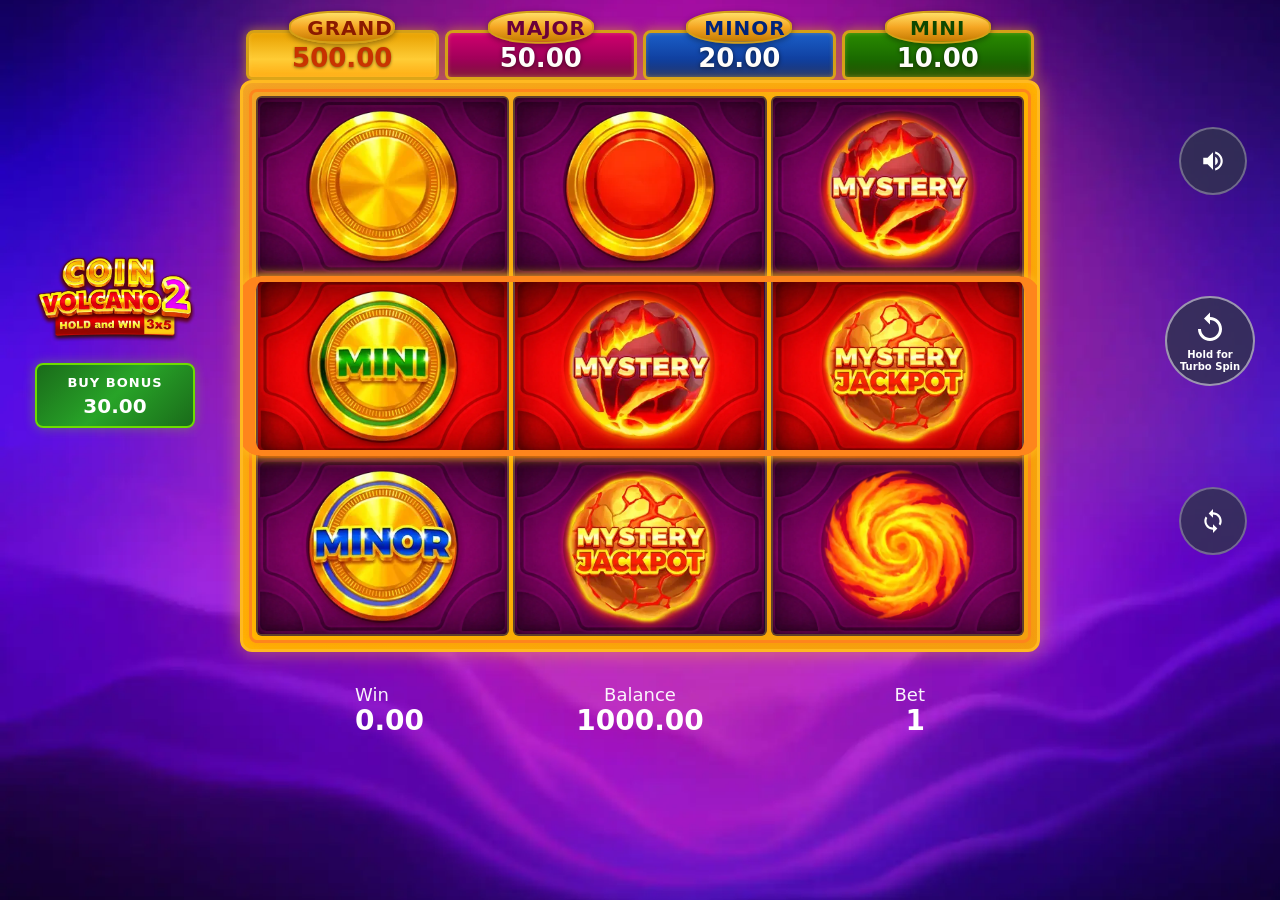
==== commit 205249e7: "build" ====
--- a/docs/index.html
+++ b/docs/index.html
@@ -5,9 +5,9 @@
 		<meta name="viewport" content="width=device-width, initial-scale=1.0">
 		<link rel="shortcut icon" href="./assets/img/favicon.ico">
 		<title>Coin Volcano</title>
-		<script type="module" crossorigin="" src="./js/index.min.js?v=1774015821868"></script>
-		<link rel="modulepreload" crossorigin="" href="./js/common.min.js?v=1774015821868">
-		<link rel="stylesheet" crossorigin="" href="./css/index.min.css?v=1774015821868">
+		<script type="module" crossorigin="" src="./js/index.min.js?v=1774016216272"></script>
+		<link rel="modulepreload" crossorigin="" href="./js/common.min.js?v=1774016216272">
+		<link rel="stylesheet" crossorigin="" href="./css/index.min.css?v=1774016216272">
 	</head>
 	<body>
 		<div class="wrapper">
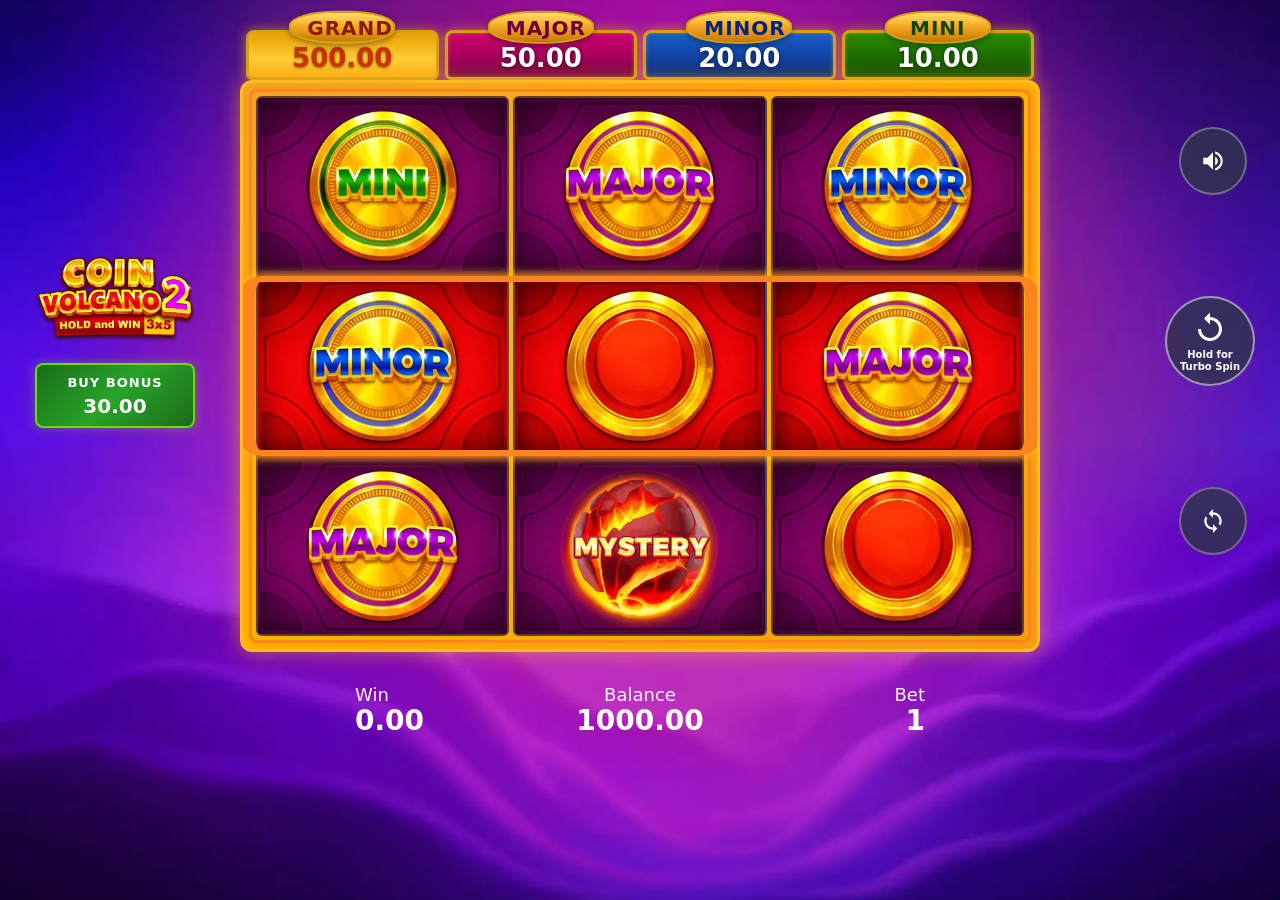
==== commit 2bb812e3: "text fix height for drum" ====
--- a/docs/index.html
+++ b/docs/index.html
@@ -5,9 +5,9 @@
 		<meta name="viewport" content="width=device-width, initial-scale=1.0">
 		<link rel="shortcut icon" href="./assets/img/favicon.ico">
 		<title>Coin Volcano</title>
-		<script type="module" crossorigin="" src="./js/index.min.js?v=1774016216272"></script>
-		<link rel="modulepreload" crossorigin="" href="./js/common.min.js?v=1774016216272">
-		<link rel="stylesheet" crossorigin="" href="./css/index.min.css?v=1774016216272">
+		<script type="module" crossorigin="" src="./js/index.min.js?v=1774024984806"></script>
+		<link rel="modulepreload" crossorigin="" href="./js/common.min.js?v=1774024984806">
+		<link rel="stylesheet" crossorigin="" href="./css/index.min.css?v=1774024984806">
 	</head>
 	<body>
 		<div class="wrapper">
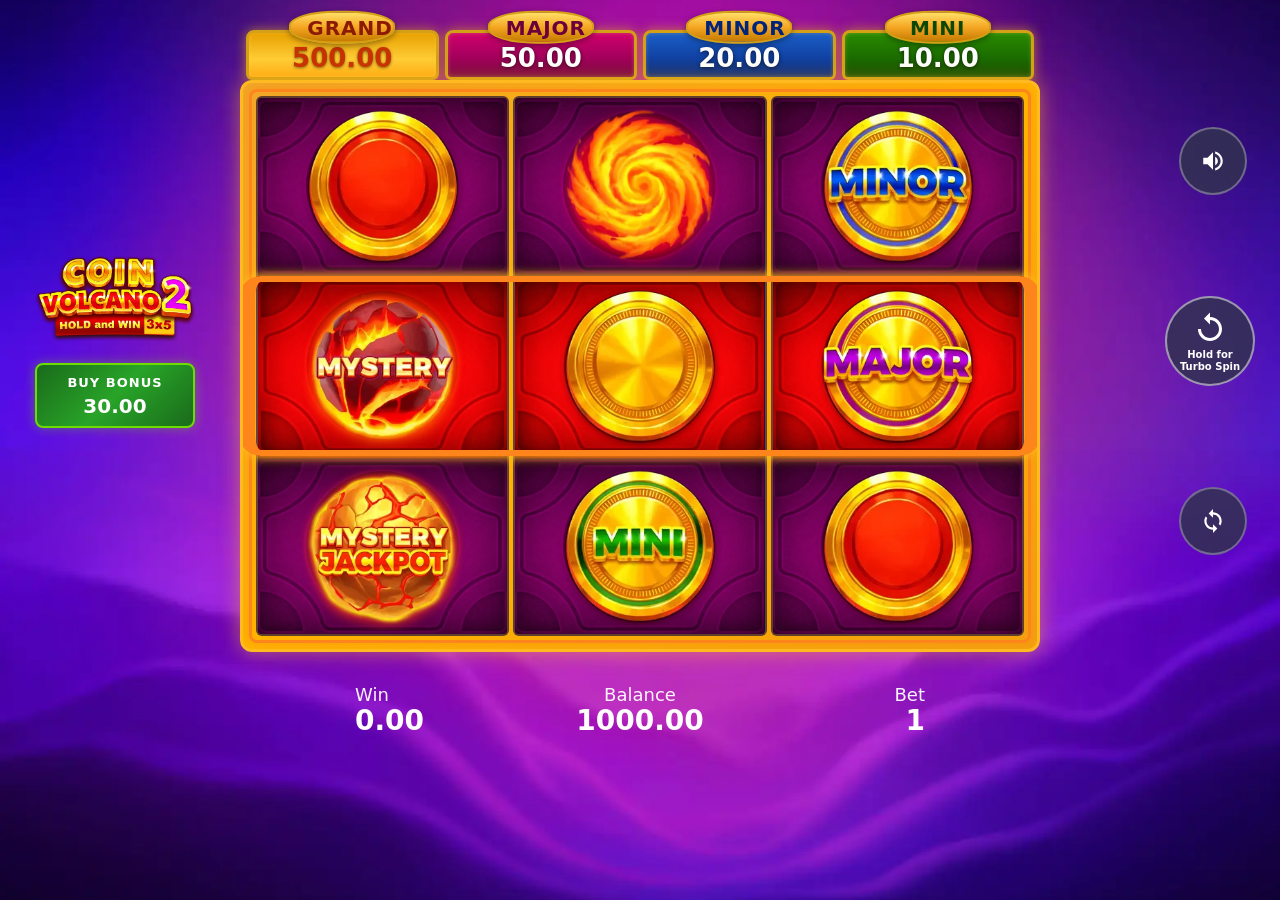
==== commit d8fab225: "rollback commit - fix balance" ====
--- a/docs/index.html
+++ b/docs/index.html
@@ -5,9 +5,9 @@
 		<meta name="viewport" content="width=device-width, initial-scale=1.0">
 		<link rel="shortcut icon" href="./assets/img/favicon.ico">
 		<title>Coin Volcano</title>
-		<script type="module" crossorigin="" src="./js/index.min.js?v=1774024984806"></script>
-		<link rel="modulepreload" crossorigin="" href="./js/common.min.js?v=1774024984806">
-		<link rel="stylesheet" crossorigin="" href="./css/index.min.css?v=1774024984806">
+		<script type="module" crossorigin="" src="./js/index.min.js?v=1774256399809"></script>
+		<link rel="modulepreload" crossorigin="" href="./js/common.min.js?v=1774256399809">
+		<link rel="stylesheet" crossorigin="" href="./css/index.min.css?v=1774256399809">
 	</head>
 	<body>
 		<div class="wrapper">
--- a/docs/css/index.min.css
+++ b/docs/css/index.min.css
@@ -1 +1 @@
-*{padding:0;margin:0;border:0rem}*,*:before,*:after{box-sizing:border-box}*:before,*:after{display:inline-block}html,body{height:100%}body{line-height:1;scrollbar-gutter:stable;-ms-text-size-adjust:100%;-moz-text-size-adjust:100%;-webkit-text-size-adjust:100%;-webkit-font-smoothing:antialiased;-moz-osx-font-smoothing:grayscale}input,button,textarea{font-family:inherit;font-size:inherit;line-height:inherit;color:inherit;background-color:transparent}input,textarea{width:100%}label{display:inline-block}button,select,option{cursor:pointer}a{display:inline-block;color:inherit;text-decoration:none}ul li{list-style:none}img{max-width:100%;height:auto;vertical-align:middle}h1,h2,h3,h4,h5,h6{font-weight:inherit;font-size:inherit}address{font-style:normal}body{min-width:23.4375rem;color:#000;font-family:system-ui,-apple-system,BlinkMacSystemFont,Segoe UI,Roboto,sans-serif;font-size:1rem;background:#000}[data-fls-scrolllock] body{overflow:hidden;touch-action:none;overscroll-behavior:none}.wrapper{min-height:100%;display:flex;flex-direction:column;overflow:clip}.wrapper>main{flex:1 1 auto}.wrapper>*{min-width:0}.rotate-overlay{display:none;position:fixed;top:0;left:0;width:100%;height:100vh;height:100dvh;z-index:99999;background:#000;align-items:center;justify-content:center}.rotate-overlay__content{display:flex;flex-direction:column;align-items:center;gap:1.5rem;color:#fff;text-align:center;padding:1.25rem}.rotate-overlay__content svg{width:6.25rem;height:6.25rem;animation:rotate-hint 1.5s ease-in-out infinite alternate}.rotate-overlay__content p{font-size:2.5rem;max-width:36rem;line-height:1.4}@keyframes rotate-hint{0%{transform:rotate(0)}to{transform:rotate(-90deg)}}.page{background:linear-gradient(180deg,#3a1a6e,#5a2d91 40%,#6b35a8,#7a3fbf);background:url(../assets/img/bg.webp) center/cover no-repeat;min-height:100vh;min-height:100dvh;display:flex;flex-direction:column}.page__container{display:flex;align-items:stretch;justify-content:center;flex:1;padding:1.875rem 0}.game{width:100%;height:100vh;height:100dvh;height:100%;display:flex;flex-direction:column;position:relative;z-index:5}.game__main{flex:1;display:grid;grid-template-columns:max(12.5rem,200 / 1440 * 100vw) 1fr max(12.5rem,200 / 1440 * 100vw);gap:0;align-items:stretch;min-height:0}.game__sidebar{display:flex;flex-direction:column;align-items:flex-end;justify-content:center;gap:max(1.25rem,20 / 1440 * 100vw);padding:max(1.25rem,20 / 1440 * 100vw)}.game__sidebar--right{justify-content:space-evenly;padding:max(1rem,16 / 1440 * 100vw) max(0.625rem,10 / 1440 * 100vw)}.game__logo{width:100%;max-width:max(11.25rem,180 / 1440 * 100vw)}.game__logo img{width:100%;height:auto;display:block}.game__field{display:flex;flex-direction:column;align-items:center;justify-content:center;padding:0;gap:0}.jackpots{display:flex;align-items:flex-end;gap:max(0.375rem,6 / 1440 * 100vw);width:100%;max-width:50rem;padding:0 max(0.375rem,6 / 1440 * 100vw) 0}.jackpot{flex:1;display:flex;flex-direction:column;align-items:center;min-width:0;border:max(0.1875rem,3 / 1440 * 100vw) solid #d4a017;border-radius:max(0.5rem,8 / 1440 * 100vw) max(0.5rem,8 / 1440 * 100vw) max(0.375rem,6 / 1440 * 100vw) max(0.375rem,6 / 1440 * 100vw);box-shadow:0 0 max(0.75rem,12 / 1440 * 100vw) #d4a017b3,inset 0 0 max(0.25rem,4 / 1440 * 100vw) #ffd7644d;overflow:visible;position:relative}.jackpot__label{position:absolute;top:-50%;transform:translateY(5%);z-index:2;margin-top:max(-0.125rem,-2 / 1440 * 100vw);padding:max(0.09375rem,1.5 / 1440 * 100vw) max(1rem,16 / 1440 * 100vw);max-width:6.625rem;width:100%;text-align:center;border-radius:45%;border:max(0.125rem,2 / 1440 * 100vw) solid #d4a017;font-size:max(1.25rem,20 / 1440 * 100vw);font-weight:900;text-transform:uppercase;letter-spacing:max(0.0625rem,1 / 1440 * 100vw);line-height:1.3;white-space:nowrap;background:linear-gradient(180deg,#ffe066,#f5a623,#c47a00);color:inherit;box-shadow:0 max(0.125rem,2 / 1440 * 100vw) max(0.375rem,6 / 1440 * 100vw) #0006}.jackpot__value{width:100%;text-align:center;font-size:max(1.625rem,26 / 1440 * 100vw);font-weight:900;line-height:1;padding:max(0.75rem,12 / 1440 * 100vw) max(0.375rem,6 / 1440 * 100vw) max(0.375rem,6 / 1440 * 100vw)}.jackpot--grand{background:linear-gradient(180deg,#e8a000,#ffcd36 60%,#ffad14)}.jackpot--grand .jackpot__label{color:#8b1a00}.jackpot--grand .jackpot__value{color:#c83200;text-shadow:0 max(0.0625rem,1 / 1440 * 100vw) max(0.1875rem,3 / 1440 * 100vw) rgba(0,0,0,.5)}.jackpot--major{background:linear-gradient(180deg,#d0006e,#a0005a 60%,#700040)}.jackpot--major .jackpot__label{color:#6b003a}.jackpot--major .jackpot__value{color:#fff;text-shadow:0 max(0.0625rem,1 / 1440 * 100vw) max(0.25rem,4 / 1440 * 100vw) rgba(0,0,0,.6)}.jackpot--minor{background:linear-gradient(180deg,#1a5ec8,#1040a0 60%,#0a2878)}.jackpot--minor .jackpot__label{color:#00247a}.jackpot--minor .jackpot__value{color:#fff;text-shadow:0 max(0.0625rem,1 / 1440 * 100vw) max(0.25rem,4 / 1440 * 100vw) rgba(0,0,0,.6)}.jackpot--mini{background:linear-gradient(180deg,#2a8a00,#1a6a00 60%,#0e4800)}.jackpot--mini .jackpot__label{color:#0e4800}.jackpot--mini .jackpot__value{color:#fff;text-shadow:0 max(0.0625rem,1 / 1440 * 100vw) max(0.25rem,4 / 1440 * 100vw) rgba(0,0,0,.6)}.buy-bonus{display:flex;flex-direction:column;align-items:center;justify-content:center;background:linear-gradient(135deg,#1a6b1a,#28a428,#1a6b1a);border:max(0.125rem,2 / 1440 * 100vw) solid #6ddc00;border-radius:max(0.5rem,8 / 1440 * 100vw);padding:max(0.625rem,10 / 1440 * 100vw) max(1rem,16 / 1440 * 100vw);cursor:pointer;transition:transform .2s ease,box-shadow .2s ease;box-shadow:0 0 max(0.75rem,12 / 1440 * 100vw) #6ddc0066;text-decoration:none;width:100%;max-width:max(10rem,160 / 1440 * 100vw);text-align:center;gap:0.3125rem}.buy-bonus:hover:not(.buy-bonus--used){transform:scale(1.03);box-shadow:0 0 max(1.25rem,20 / 1440 * 100vw) #6ddc0099}.buy-bonus--used{background:linear-gradient(135deg,#3a3a3a,#555,#3a3a3a);border-color:#666;box-shadow:none;cursor:not-allowed;pointer-events:none;opacity:.6}.buy-bonus--spinning{pointer-events:none;opacity:.5}.buy-bonus__label{font-size:max(0.8125rem,13 / 1440 * 100vw);font-weight:700;color:#fff;text-transform:uppercase;letter-spacing:max(0.0625rem,1 / 1440 * 100vw);line-height:1.2}.buy-bonus__value{font-size:max(1.25rem,20 / 1440 * 100vw);font-weight:900;color:#fff}.side-btn{width:max(4.25rem,68 / 1440 * 100vw);height:max(4.25rem,68 / 1440 * 100vw);border-radius:50%;background:#323250d9;border:max(0.125rem,2 / 1440 * 100vw) solid rgba(255,255,255,.3);display:flex;flex-direction:column;align-items:center;justify-content:center;cursor:pointer;transition:all .2s ease;color:#fff;text-decoration:none;flex-shrink:0;position:relative;margin-right:0.5rem}.side-btn:hover{transform:scale(1.08);border-color:#fff9;background:#46466ee6}.side-btn:active{transform:scale(.95)}.side-btn.disabled{opacity:.4;pointer-events:none}.side-btn__label{font-size:max(0.5625rem,9 / 1440 * 100vw);font-weight:600;color:#fff;text-align:center;line-height:1.2;margin-top:max(0.125rem,2 / 1440 * 100vw);display:none}.side-btn__icon{display:block;width:max(1.625rem,26 / 1440 * 100vw);height:max(1.625rem,26 / 1440 * 100vw);background-size:contain;background-repeat:no-repeat;background-position:center}.side-btn__icon--menu{background-image:url("data:image/svg+xml,%3Csvg xmlns='http://www.w3.org/2000/svg' fill='white' viewBox='0 0 24 24'%3E%3Cpath d='M3 18h18v-2H3v2zm0-5h18v-2H3v2zm0-7v2h18V6H3z'/%3E%3C/svg%3E")}.side-btn__icon--sound{background-image:url("data:image/svg+xml,%3Csvg xmlns='http://www.w3.org/2000/svg' fill='white' viewBox='0 0 24 24'%3E%3Cpath d='M3 9v6h4l5 5V4L7 9H3zm13.5 3c0-1.77-1.02-3.29-2.5-4.03v8.05c1.48-.73 2.5-2.25 2.5-4.02zM14 3.23v2.06c2.89.86 5 3.54 5 6.71s-2.11 5.85-5 6.71v2.06c4.01-.91 7-4.49 7-8.77s-2.99-7.86-7-8.77z'/%3E%3C/svg%3E")}.side-btn__icon--turbo{background-image:url("data:image/svg+xml,%3Csvg xmlns='http://www.w3.org/2000/svg' fill='white' viewBox='0 0 24 24'%3E%3Cpath d='M12 4V1L8 5l4 4V6c3.31 0 6 2.69 6 6s-2.69 6-6 6-6-2.69-6-6H4c0 4.42 3.58 8 8 8s8-3.58 8-8-3.58-8-8-8z'/%3E%3C/svg%3E")}.side-btn__icon--auto{background-image:url("data:image/svg+xml,%3Csvg xmlns='http://www.w3.org/2000/svg' fill='white' viewBox='0 0 24 24'%3E%3Cpath d='M12 4V1L8 5l4 4V6c3.31 0 6 2.69 6 6 0 1.01-.25 1.97-.7 2.8l1.46 1.46C19.54 15.03 20 13.57 20 12c0-4.42-3.58-8-8-8zm0 14c-3.31 0-6-2.69-6-6 0-1.01.25-1.97.7-2.8L5.24 7.74C4.46 8.97 4 10.43 4 12c0 4.42 3.58 8 8 8v3l4-4-4-4v3z'/%3E%3C/svg%3E")}.side-btn__icon--settings{background-image:url("data:image/svg+xml,%3Csvg xmlns='http://www.w3.org/2000/svg' fill='white' viewBox='0 0 24 24'%3E%3Cpath d='M12 2C6.48 2 2 6.48 2 12s4.48 10 10 10 10-4.48 10-10S17.52 2 12 2zm0 18c-4.42 0-8-3.58-8-8s3.58-8 8-8 8 3.58 8 8-3.58 8-8 8zm0-14c-3.31 0-6 2.69-6 6s2.69 6 6 6 6-2.69 6-6-2.69-6-6-6zm0 10c-2.21 0-4-1.79-4-4s1.79-4 4-4 4 1.79 4 4-1.79 4-4 4z'/%3E%3C/svg%3E")}.side-btn--turbo{width:max(5.625rem,90 / 1440 * 100vw);height:max(5.625rem,90 / 1440 * 100vw);border-color:#ffffff80;margin-right:0}.side-btn--turbo .side-btn__label{display:block;font-size:max(0.625rem,10 / 1440 * 100vw)}.side-btn--turbo .side-btn__icon--turbo{width:max(2.25rem,36 / 1440 * 100vw);height:max(2.25rem,36 / 1440 * 100vw);margin-top:max(0.125rem,2 / 1440 * 100vw)}.side-btn.sound-off .side-btn__icon--sound,.side-btn.menu__sound.sound-off .side-btn__icon--sound{background-image:url("data:image/svg+xml,%3Csvg xmlns='http://www.w3.org/2000/svg' fill='white' viewBox='0 0 24 24'%3E%3Cpath d='M16.5 12c0-1.77-1.02-3.29-2.5-4.03v2.21l2.45 2.45c.03-.2.05-.41.05-.63zm2.5 0c0 .94-.2 1.82-.54 2.64l1.51 1.51C20.63 14.91 21 13.5 21 12c0-4.28-2.99-7.86-7-8.77v2.06c2.89.86 5 3.54 5 6.71zM4.27 3L3 4.27 7.73 9H3v6h4l5 5v-6.73l4.25 4.25c-.67.52-1.42.93-2.25 1.18v2.06c1.38-.31 2.63-.95 3.69-1.81L19.73 21 21 19.73l-9-9L4.27 3zM12 4L9.91 6.09 12 8.18V4z'/%3E%3C/svg%3E")}.side-btn.sound-off,.side-btn.menu__sound.sound-off{opacity:.5}.drum{display:flex;align-items:center;justify-content:center;overflow:hidden;position:relative;max-width:50rem;width:100%;background:linear-gradient(145deg,#f2a527,#ffb300,#f39f0f);border:max(0.1875rem,3 / 1440 * 100vw) solid #ffb921;box-shadow:0 0 max(1.25rem,20 / 1440 * 100vw) #ffb92180,inset 0 0 max(0.625rem,10 / 1440 * 100vw) #ffb92133;padding:max(0.375rem,6 / 1440 * 100vw) max(0.375rem,6 / 1440 * 100vw);border-radius:max(0.75rem,12 / 1440 * 100vw)}.drum__spinner{width:100%;height:100%;display:grid;grid-template-columns:repeat(3,1fr);background:linear-gradient(145deg,#f2a527,#ffb300,#f39f0f);position:relative;z-index:10;border:max(0.1875rem,3 / 1440 * 100vw) solid #fe851c;box-shadow:0 0 max(0.5rem,8 / 1440 * 100vw) #fe851c80;border-radius:max(0.5rem,8 / 1440 * 100vw);gap:max(0.25rem,4 / 1440 * 100vw);padding:max(0.25rem,4 / 1440 * 100vw)}.drum__payline{position:absolute;top:50%;left:max(-0.25rem,-4 / 1440 * 100vw);right:max(-0.25rem,-4 / 1440 * 100vw);height:max(11.25rem,180 / 1440 * 100vw);transform:translateY(-50%);z-index:20;pointer-events:none;border:0.375rem solid #fe851c;border-left-width:1rem;border-right-width:1rem;border-radius:1.375rem;box-shadow:0 max(-0.1875rem,-3 / 1440 * 100vw) max(0.625rem,10 / 1440 * 100vw) #ffb921b3,0 max(0.1875rem,3 / 1440 * 100vw) max(0.625rem,10 / 1440 * 100vw) #ffb921b3}.drum__column{position:relative;overflow:hidden;z-index:10;background:linear-gradient(180deg,#1a0a2e,#2d1050,#1a0a2e);border:max(0.125rem,2 / 1440 * 100vw) solid rgba(255,185,33,.3);border-radius:max(0.375rem,6 / 1440 * 100vw);height:max(33.75rem,540 / 1440 * 100vw)}.drum__strip{display:flex;flex-direction:column;will-change:transform;filter:blur(0);transition:filter .3s ease-in-out}.drum__strip.active{filter:blur(0.0625rem)}.drum__image{display:flex;align-items:center;justify-content:center;width:100%;height:max(11.25rem,180 / 1440 * 100vw);flex-shrink:0;padding:max(0.5rem,8 / 1440 * 100vw);position:relative;z-index:3}.drum__image:before{content:"";position:absolute;inset:0;z-index:1;background:url(../assets/img/drum/bg-purple.webp) center/cover no-repeat}.drum__image.is-center:before{transition:background-image .6s ease-in-out;background-image:url(../assets/img/drum/bg-red.webp)}.drum__image img{position:relative;z-index:3}.drum__image img{max-width:100%;max-height:100%;width:auto;height:auto;object-fit:contain}.menu{max-width:39.375rem;width:100%;margin:1.25rem auto 0;display:grid;grid-template-columns:1fr 1fr 1fr;align-items:flex-start;padding:max(0.875rem,14 / 1440 * 100vw) max(1.875rem,30 / 1440 * 100vw);color:#fff}.menu__info-block{display:flex;flex-direction:column;align-items:flex-start;gap:max(0.125rem,2 / 1440 * 100vw)}.menu__info-block:nth-child(2){align-items:center}.menu__info-block:nth-child(3){align-items:flex-end}.menu__info-label{font-size:max(1.125rem,18 / 1440 * 100vw);color:#fffffff2;letter-spacing:max(.0.3125rem,.5 / 1440 * 100vw)}.menu__info-value{font-size:max(1.75rem,28 / 1440 * 100vw);font-weight:700;color:#fff;line-height:1.1}.menu__bottom,.menu__bottom.hidden{display:none}.menu__button-spin,.menu__button-auto{transition:opacity .3s ease,filter .3s ease}.bigwin-animation{animation:pulse .3s ease-in-out infinite alternate}.smallwin-animation{animation:pulse .5s ease-in-out 2}@keyframes pulse{0%{box-shadow:0 0 max(0.5rem,8 / 1440 * 100vw) #ffb92180}to{box-shadow:0 0 max(2.5rem,40 / 1440 * 100vw) #ffd700e6,0 0 max(4.375rem,70 / 1440 * 100vw) #ffd70080}}.win-flash{position:absolute;width:max(1.25rem,20 / 1440 * 100vw);height:max(1.25rem,20 / 1440 * 100vw);background:radial-gradient(circle,rgb(255,255,255) 0%,rgba(255,215,0,.8) 50%,transparent 70%);border-radius:50%;pointer-events:none;animation:flash .6s ease-out forwards;z-index:100}@keyframes flash{0%{transform:scale(0);opacity:1}to{transform:scale(3);opacity:0}}.win-line-svg{opacity:0;transition:opacity .3s ease}.win-line-svg.visible{opacity:1}.win-line{fill:none;stroke:#fc0;stroke-width:max(0.375rem,6 / 1440 * 100vw);stroke-linecap:round;stroke-linejoin:round;filter:drop-shadow(0 0 max(0.5rem,8 / 1440 * 100vw) rgba(255,200,0,.8));animation:lineGlow .5s ease-in-out infinite alternate}.win-line-dot{fill:#fff;stroke:#fc0;stroke-width:max(0.1875rem,3 / 1440 * 100vw);filter:drop-shadow(0 0 max(0.375rem,6 / 1440 * 100vw) rgba(255,200,0,.9));animation:dotPulse .4s ease-in-out infinite alternate}@keyframes lineGlow{0%{stroke-width:max(0.3125rem,5 / 1440 * 100vw)}to{stroke-width:max(0.5rem,8 / 1440 * 100vw)}}@keyframes dotPulse{0%{r:6;opacity:.8}to{r:10;opacity:1}}.drum__image.dimmed{filter:brightness(.35);transition:filter .3s ease}.drum__image.winning{animation:wobble .4s ease-in-out infinite;filter:brightness(1.2) drop-shadow(0 0 max(0.625rem,10 / 1440 * 100vw) rgba(255,215,0,.9));z-index:20;position:relative}@keyframes wobble{0%{transform:rotate(0)}25%{transform:rotate(5deg)}50%{transform:rotate(0)}75%{transform:rotate(-5deg)}to{transform:rotate(0)}}.drum__image.win-border-animation{position:relative;z-index:20}.win-border-svg{opacity:0;transition:opacity .3s ease}.win-border-svg.active{opacity:1}@keyframes borderRotate{0%{stroke-dashoffset:0}to{stroke-dashoffset:-800}}@keyframes borderRotate2{0%{stroke-dashoffset:-400}to{stroke-dashoffset:-1200}}.paylines-svg{opacity:0;transition:opacity .3s ease}.paylines-svg.visible{opacity:1}.payline{fill:none;stroke:#ffb921;stroke-width:max(0.3125rem,5 / 1440 * 100vw);stroke-linecap:round;stroke-linejoin:round;filter:drop-shadow(0 0 max(0.25rem,4 / 1440 * 100vw) rgba(0,0,0,.5))}.payline-stroke{fill:none;stroke:#d53404;stroke-width:max(0.5625rem,9 / 1440 * 100vw);stroke-linecap:round;stroke-linejoin:round}.popup{position:fixed;top:0;left:0;width:100%;height:100%;z-index:1000;opacity:0;visibility:hidden;transition:opacity .5s ease,visibility .5s ease}.popup.show{opacity:1;visibility:visible}.popup.show .popup__overlay{opacity:1}.popup.show .popup__content{scale:1;opacity:1}.popup__overlay{position:absolute;inset:0;background:#000000a6;-webkit-backdrop-filter:blur(0.625rem);backdrop-filter:blur(0.625rem);opacity:0;transition:opacity .5s ease}.popup__content{position:absolute;top:50%;left:50%;transform:translate(-50%,-50%);scale:.7;opacity:0;transition:all .5s cubic-bezier(.68,-.55,.265,1.55);z-index:100}.popup__inner{background:linear-gradient(135deg,#3a1a6e,#5a2d91);border:max(0.25rem,4 / 1440 * 100vw) solid #ffd700;border-radius:max(1.875rem,30 / 1440 * 100vw);padding:max(3.125rem,50 / 1440 * 100vw) max(3.75rem,60 / 1440 * 100vw);text-align:center;box-shadow:0 max(1.25rem,20 / 1440 * 100vw) max(3.75rem,60 / 1440 * 100vw) #ffd7004d;display:flex;flex-direction:column;align-items:center}.popup__title{font-size:max(3rem,48 / 1440 * 100vw);font-weight:700;color:gold;margin-bottom:max(1.25rem,20 / 1440 * 100vw);text-transform:uppercase;letter-spacing:max(0.125rem,2 / 1440 * 100vw)}.popup__text{font-size:max(1.5rem,24 / 1440 * 100vw);font-weight:600;color:#fff;margin-bottom:max(2.5rem,40 / 1440 * 100vw)}.cta-button{background:linear-gradient(135deg,#1a6b1a,#28a428);color:#fff;padding:max(0.9375rem,15 / 1440 * 100vw) max(2.5rem,40 / 1440 * 100vw);font-size:max(1.375rem,22 / 1440 * 100vw);font-weight:700;border-radius:max(0.75rem,12 / 1440 * 100vw);border:max(0.125rem,2 / 1440 * 100vw) solid #6ddc00;text-align:center;animation:ctaPulse 1.5s ease-in-out infinite;text-decoration:none;display:inline-block}@keyframes ctaPulse{0%{transform:scale(1);box-shadow:0 0 #28a428b3}50%{transform:scale(1.05);box-shadow:0 0 1.25rem 0.625rem #28a4284d}to{transform:scale(1);box-shadow:0 0 #28a42800}}.confetti-canvas{position:fixed;inset:0;pointer-events:none;z-index:99;opacity:0;transition:opacity .3s ease}.popup.show .confetti-canvas{opacity:1}.confetti-canvas canvas{display:block}.bonus-coin{position:fixed;width:1.625rem;height:1.625rem;border-radius:50%;background:radial-gradient(circle at 35% 35%,#fff7a0,gold 40%,#b8860b);border:0.125rem solid #f5a623;box-shadow:0 0 0.625rem #ffd700e6,0 0 1.25rem #ffd70066;pointer-events:none;z-index:9999;transform:translate(-50%,-50%);animation:bonusCoinFly .8s cubic-bezier(.4,0,.2,1) forwards}@keyframes bonusCoinFly{0%{transform:translate(-50%,-50%) rotate(0) scale(1.2);opacity:1}80%{opacity:1;transform:translate(calc(-50% + var(--tx)),calc(-50% + var(--ty))) rotate(var(--rotate)) scale(.8)}to{transform:translate(calc(-50% + var(--tx)),calc(-50% + var(--ty))) rotate(var(--rotate)) scale(0);opacity:0}}.balance-flash{animation:balanceFlash .3s ease-out}@keyframes balanceFlash{0%{transform:scale(1);color:#fff}50%{transform:scale(1.25);color:gold;text-shadow:0 0 1rem rgb(255,215,0)}to{transform:scale(1);color:#fff}}@media not (max-width:90em){[class*=__container]{padding-left:0.9375rem}[class*=__container]{padding-right:0.9375rem}}@media (max-width:61.99875em){.game__main{grid-template-columns:max(7.5rem,120 / 1440 * 100vw) 1fr max(7.5rem,120 / 1440 * 100vw)}.game__sidebar{padding:0.625rem}}@media (max-width:47.99875em)and (max-height:45em){.drum__payline{height:6.875rem}.drum__column{height:20.625rem}.drum__image{height:6.875rem;padding:0.375rem}}@media (max-width:47.99875em){.page__container{padding:0 0.9375rem}.game__main{display:flex;flex-direction:column;gap:0.9375rem}.game__sidebar{align-items:center;flex-direction:row}.game__sidebar--right{padding:0.625rem 0.375rem}.jackpots{gap:0.1875rem;padding:0 0.1875rem}.jackpot{border-width:0.125rem;border-radius:0.375rem 0.375rem 0.25rem 0.25rem}.jackpot__label{font-size:0.5625rem;padding:0.125rem 0.5rem;border-width:0.0625rem;border-radius:1.25rem;letter-spacing:0}.jackpot__value{font-size:0.875rem;padding:0.5rem 0.25rem 0.375rem}.buy-bonus{display:none}.buy-bonus__label{font-size:0.5rem;letter-spacing:0}.buy-bonus__value{font-size:0.75rem}.side-btn{width:2.5rem;height:2.5rem;border-width:0.0625rem}.side-btn__label{font-size:0.375rem}.side-btn__icon{width:1.125rem;height:1.125rem}.side-btn--turbo{width:3rem;height:3rem}.side-btn--turbo .side-btn__label{font-size:0.3125rem;display:none}.side-btn--turbo .side-btn__icon--turbo{width:1rem;height:1rem;margin-top:0}.drum{padding:0.1875rem;border-width:0.125rem;border-radius:0.5rem}.drum__spinner{border-width:0.125rem;border-radius:0.375rem;gap:0.125rem;padding:0.125rem}.drum__payline{height:8.75rem;left:-0.1875rem;right:-0.1875rem;border-width:0.1875rem}.drum__column{height:26.25rem;border-width:0.0625rem;border-radius:0.25rem}.drum__image{height:8.75rem;padding:0.5rem}.menu{padding:0.625rem 1rem;margin-top:0}.menu__info-block{gap:0.0625rem}.menu__info-label{font-size:1rem}.menu__info-value{font-size:1.125rem}.win-flash{width:1.25rem;height:1.25rem}.popup__inner{padding:2.5rem 1.875rem;border-radius:1.25rem;border-width:0.1875rem}.popup__title{font-size:1.5rem;margin-bottom:0.9375rem}.popup__text{font-size:1rem;margin-bottom:1.875rem}.cta-button{padding:0.9375rem 1.875rem;font-size:1.125rem;border-radius:0.625rem}}@media (max-height:45em)and (max-width:47.99875em){.game__logo{max-width:max(7.5rem,120 / 1440 * 100vw)}}@media (max-height:45em){.game__main{gap:0.3125rem}}@media (orientation:landscape)and (max-height:31.25rem)and (max-width:47.99875em){.wrapper{display:none}.rotate-overlay{display:flex;overflow:hidden;touch-action:none;overscroll-behavior:none}}@media (not (max-width:23.4375em))and (max-width:90em){[class*=__container]{padding-left:clamp(0.9375rem,0.9375rem + 0vw,0.9375rem)}[class*=__container]{padding-right:clamp(0.9375rem,0.9375rem + 0vw,0.9375rem)}}@media (max-width:23.4375em){[class*=__container]{padding-left:0.9375rem}[class*=__container]{padding-right:0.9375rem}}
+*{padding:0;margin:0;border:0rem}*,*:before,*:after{box-sizing:border-box}*:before,*:after{display:inline-block}html,body{height:100%}body{line-height:1;scrollbar-gutter:stable;-ms-text-size-adjust:100%;-moz-text-size-adjust:100%;-webkit-text-size-adjust:100%;-webkit-font-smoothing:antialiased;-moz-osx-font-smoothing:grayscale}input,button,textarea{font-family:inherit;font-size:inherit;line-height:inherit;color:inherit;background-color:transparent}input,textarea{width:100%}label{display:inline-block}button,select,option{cursor:pointer}a{display:inline-block;color:inherit;text-decoration:none}ul li{list-style:none}img{max-width:100%;height:auto;vertical-align:middle}h1,h2,h3,h4,h5,h6{font-weight:inherit;font-size:inherit}address{font-style:normal}body{min-width:23.4375rem;color:#000;font-family:system-ui,-apple-system,BlinkMacSystemFont,Segoe UI,Roboto,sans-serif;font-size:1rem;background:#000}[data-fls-scrolllock] body{overflow:hidden;touch-action:none;overscroll-behavior:none}.wrapper{min-height:100%;display:flex;flex-direction:column;overflow:clip}.wrapper>main{flex:1 1 auto}.wrapper>*{min-width:0}.rotate-overlay{display:none;position:fixed;top:0;left:0;width:100%;height:100vh;height:100dvh;z-index:99999;background:#000;align-items:center;justify-content:center}.rotate-overlay__content{display:flex;flex-direction:column;align-items:center;gap:1.5rem;color:#fff;text-align:center;padding:1.25rem}.rotate-overlay__content svg{width:6.25rem;height:6.25rem;animation:rotate-hint 1.5s ease-in-out infinite alternate}.rotate-overlay__content p{font-size:2.5rem;max-width:36rem;line-height:1.4}@keyframes rotate-hint{0%{transform:rotate(0)}to{transform:rotate(-90deg)}}.page{background:linear-gradient(180deg,#3a1a6e,#5a2d91 40%,#6b35a8,#7a3fbf);background:url(../assets/img/bg.webp) center/cover no-repeat;min-height:100vh;min-height:100dvh;display:flex;flex-direction:column}.page__container{display:flex;align-items:stretch;justify-content:center;flex:1;padding:1.875rem 0}.game{width:100%;height:100vh;height:100dvh;height:100%;display:flex;flex-direction:column;position:relative;z-index:5}.game__main{flex:1;display:grid;grid-template-columns:max(12.5rem,200 / 1440 * 100vw) 1fr max(12.5rem,200 / 1440 * 100vw);gap:0;align-items:stretch;min-height:0}.game__sidebar{display:flex;flex-direction:column;align-items:flex-end;justify-content:center;gap:max(1.25rem,20 / 1440 * 100vw);padding:max(1.25rem,20 / 1440 * 100vw)}.game__sidebar--right{justify-content:space-evenly;padding:max(1rem,16 / 1440 * 100vw) max(0.625rem,10 / 1440 * 100vw)}.game__logo{width:100%;max-width:max(11.25rem,180 / 1440 * 100vw)}.game__logo img{width:100%;height:auto;display:block}.game__field{display:flex;flex-direction:column;align-items:center;justify-content:center;padding:0;gap:0}.jackpots{display:flex;align-items:flex-end;gap:max(0.375rem,6 / 1440 * 100vw);width:100%;max-width:50rem;padding:0 max(0.375rem,6 / 1440 * 100vw) 0}.jackpot{flex:1;display:flex;flex-direction:column;align-items:center;min-width:0;border:max(0.1875rem,3 / 1440 * 100vw) solid #d4a017;border-radius:max(0.5rem,8 / 1440 * 100vw) max(0.5rem,8 / 1440 * 100vw) max(0.375rem,6 / 1440 * 100vw) max(0.375rem,6 / 1440 * 100vw);box-shadow:0 0 max(0.75rem,12 / 1440 * 100vw) #d4a017b3,inset 0 0 max(0.25rem,4 / 1440 * 100vw) #ffd7644d;overflow:visible;position:relative}.jackpot__label{position:absolute;top:-50%;transform:translateY(5%);z-index:2;margin-top:max(-0.125rem,-2 / 1440 * 100vw);padding:max(0.09375rem,1.5 / 1440 * 100vw) max(1rem,16 / 1440 * 100vw);max-width:6.625rem;width:100%;text-align:center;border-radius:45%;border:max(0.125rem,2 / 1440 * 100vw) solid #d4a017;font-size:max(1.25rem,20 / 1440 * 100vw);font-weight:900;text-transform:uppercase;letter-spacing:max(0.0625rem,1 / 1440 * 100vw);line-height:1.3;white-space:nowrap;background:linear-gradient(180deg,#ffe066,#f5a623,#c47a00);color:inherit;box-shadow:0 max(0.125rem,2 / 1440 * 100vw) max(0.375rem,6 / 1440 * 100vw) #0006}.jackpot__value{width:100%;text-align:center;font-size:max(1.625rem,26 / 1440 * 100vw);font-weight:900;line-height:1;padding:max(0.75rem,12 / 1440 * 100vw) max(0.375rem,6 / 1440 * 100vw) max(0.375rem,6 / 1440 * 100vw)}.jackpot--grand{background:linear-gradient(180deg,#e8a000,#ffcd36 60%,#ffad14)}.jackpot--grand .jackpot__label{color:#8b1a00}.jackpot--grand .jackpot__value{color:#c83200;text-shadow:0 max(0.0625rem,1 / 1440 * 100vw) max(0.1875rem,3 / 1440 * 100vw) rgba(0,0,0,.5)}.jackpot--major{background:linear-gradient(180deg,#d0006e,#a0005a 60%,#700040)}.jackpot--major .jackpot__label{color:#6b003a}.jackpot--major .jackpot__value{color:#fff;text-shadow:0 max(0.0625rem,1 / 1440 * 100vw) max(0.25rem,4 / 1440 * 100vw) rgba(0,0,0,.6)}.jackpot--minor{background:linear-gradient(180deg,#1a5ec8,#1040a0 60%,#0a2878)}.jackpot--minor .jackpot__label{color:#00247a}.jackpot--minor .jackpot__value{color:#fff;text-shadow:0 max(0.0625rem,1 / 1440 * 100vw) max(0.25rem,4 / 1440 * 100vw) rgba(0,0,0,.6)}.jackpot--mini{background:linear-gradient(180deg,#2a8a00,#1a6a00 60%,#0e4800)}.jackpot--mini .jackpot__label{color:#0e4800}.jackpot--mini .jackpot__value{color:#fff;text-shadow:0 max(0.0625rem,1 / 1440 * 100vw) max(0.25rem,4 / 1440 * 100vw) rgba(0,0,0,.6)}.buy-bonus{display:flex;flex-direction:column;align-items:center;justify-content:center;background:linear-gradient(135deg,#1a6b1a,#28a428,#1a6b1a);border:max(0.125rem,2 / 1440 * 100vw) solid #6ddc00;border-radius:max(0.5rem,8 / 1440 * 100vw);padding:max(0.625rem,10 / 1440 * 100vw) max(1rem,16 / 1440 * 100vw);cursor:pointer;transition:transform .2s ease,box-shadow .2s ease;box-shadow:0 0 max(0.75rem,12 / 1440 * 100vw) #6ddc0066;text-decoration:none;width:100%;max-width:max(10rem,160 / 1440 * 100vw);text-align:center;gap:0.3125rem}.buy-bonus:hover:not(.buy-bonus--used){transform:scale(1.03);box-shadow:0 0 max(1.25rem,20 / 1440 * 100vw) #6ddc0099}.buy-bonus--used{background:linear-gradient(135deg,#3a3a3a,#555,#3a3a3a);border-color:#666;box-shadow:none;cursor:not-allowed;pointer-events:none;opacity:.6}.buy-bonus--spinning{pointer-events:none;opacity:.5}.buy-bonus__label{font-size:max(0.8125rem,13 / 1440 * 100vw);font-weight:700;color:#fff;text-transform:uppercase;letter-spacing:max(0.0625rem,1 / 1440 * 100vw);line-height:1.2}.buy-bonus__value{font-size:max(1.25rem,20 / 1440 * 100vw);font-weight:900;color:#fff}.side-btn{width:max(4.25rem,68 / 1440 * 100vw);height:max(4.25rem,68 / 1440 * 100vw);border-radius:50%;background:#323250d9;border:max(0.125rem,2 / 1440 * 100vw) solid rgba(255,255,255,.3);display:flex;flex-direction:column;align-items:center;justify-content:center;cursor:pointer;transition:all .2s ease;color:#fff;text-decoration:none;flex-shrink:0;position:relative;margin-right:0.5rem}.side-btn:hover{transform:scale(1.08);border-color:#fff9;background:#46466ee6}.side-btn:active{transform:scale(.95)}.side-btn.disabled{opacity:.4;pointer-events:none}.side-btn__label{font-size:max(0.5625rem,9 / 1440 * 100vw);font-weight:600;color:#fff;text-align:center;line-height:1.2;margin-top:max(0.125rem,2 / 1440 * 100vw);display:none}.side-btn__icon{display:block;width:max(1.625rem,26 / 1440 * 100vw);height:max(1.625rem,26 / 1440 * 100vw);background-size:contain;background-repeat:no-repeat;background-position:center}.side-btn__icon--menu{background-image:url("data:image/svg+xml,%3Csvg xmlns='http://www.w3.org/2000/svg' fill='white' viewBox='0 0 24 24'%3E%3Cpath d='M3 18h18v-2H3v2zm0-5h18v-2H3v2zm0-7v2h18V6H3z'/%3E%3C/svg%3E")}.side-btn__icon--sound{background-image:url("data:image/svg+xml,%3Csvg xmlns='http://www.w3.org/2000/svg' fill='white' viewBox='0 0 24 24'%3E%3Cpath d='M3 9v6h4l5 5V4L7 9H3zm13.5 3c0-1.77-1.02-3.29-2.5-4.03v8.05c1.48-.73 2.5-2.25 2.5-4.02zM14 3.23v2.06c2.89.86 5 3.54 5 6.71s-2.11 5.85-5 6.71v2.06c4.01-.91 7-4.49 7-8.77s-2.99-7.86-7-8.77z'/%3E%3C/svg%3E")}.side-btn__icon--turbo{background-image:url("data:image/svg+xml,%3Csvg xmlns='http://www.w3.org/2000/svg' fill='white' viewBox='0 0 24 24'%3E%3Cpath d='M12 4V1L8 5l4 4V6c3.31 0 6 2.69 6 6s-2.69 6-6 6-6-2.69-6-6H4c0 4.42 3.58 8 8 8s8-3.58 8-8-3.58-8-8-8z'/%3E%3C/svg%3E")}.side-btn__icon--auto{background-image:url("data:image/svg+xml,%3Csvg xmlns='http://www.w3.org/2000/svg' fill='white' viewBox='0 0 24 24'%3E%3Cpath d='M12 4V1L8 5l4 4V6c3.31 0 6 2.69 6 6 0 1.01-.25 1.97-.7 2.8l1.46 1.46C19.54 15.03 20 13.57 20 12c0-4.42-3.58-8-8-8zm0 14c-3.31 0-6-2.69-6-6 0-1.01.25-1.97.7-2.8L5.24 7.74C4.46 8.97 4 10.43 4 12c0 4.42 3.58 8 8 8v3l4-4-4-4v3z'/%3E%3C/svg%3E")}.side-btn__icon--settings{background-image:url("data:image/svg+xml,%3Csvg xmlns='http://www.w3.org/2000/svg' fill='white' viewBox='0 0 24 24'%3E%3Cpath d='M12 2C6.48 2 2 6.48 2 12s4.48 10 10 10 10-4.48 10-10S17.52 2 12 2zm0 18c-4.42 0-8-3.58-8-8s3.58-8 8-8 8 3.58 8 8-3.58 8-8 8zm0-14c-3.31 0-6 2.69-6 6s2.69 6 6 6 6-2.69 6-6-2.69-6-6-6zm0 10c-2.21 0-4-1.79-4-4s1.79-4 4-4 4 1.79 4 4-1.79 4-4 4z'/%3E%3C/svg%3E")}.side-btn--turbo{width:max(5.625rem,90 / 1440 * 100vw);height:max(5.625rem,90 / 1440 * 100vw);border-color:#ffffff80;margin-right:0}.side-btn--turbo .side-btn__label{display:block;font-size:max(0.625rem,10 / 1440 * 100vw)}.side-btn--turbo .side-btn__icon--turbo{width:max(2.25rem,36 / 1440 * 100vw);height:max(2.25rem,36 / 1440 * 100vw);margin-top:max(0.125rem,2 / 1440 * 100vw)}.side-btn.sound-off .side-btn__icon--sound,.side-btn.menu__sound.sound-off .side-btn__icon--sound{background-image:url("data:image/svg+xml,%3Csvg xmlns='http://www.w3.org/2000/svg' fill='white' viewBox='0 0 24 24'%3E%3Cpath d='M16.5 12c0-1.77-1.02-3.29-2.5-4.03v2.21l2.45 2.45c.03-.2.05-.41.05-.63zm2.5 0c0 .94-.2 1.82-.54 2.64l1.51 1.51C20.63 14.91 21 13.5 21 12c0-4.28-2.99-7.86-7-8.77v2.06c2.89.86 5 3.54 5 6.71zM4.27 3L3 4.27 7.73 9H3v6h4l5 5v-6.73l4.25 4.25c-.67.52-1.42.93-2.25 1.18v2.06c1.38-.31 2.63-.95 3.69-1.81L19.73 21 21 19.73l-9-9L4.27 3zM12 4L9.91 6.09 12 8.18V4z'/%3E%3C/svg%3E")}.side-btn.sound-off,.side-btn.menu__sound.sound-off{opacity:.5}.drum{display:flex;align-items:center;justify-content:center;overflow:hidden;position:relative;max-width:50rem;width:100%;background:linear-gradient(145deg,#f2a527,#ffb300,#f39f0f);border:max(0.1875rem,3 / 1440 * 100vw) solid #ffb921;box-shadow:0 0 max(1.25rem,20 / 1440 * 100vw) #ffb92180,inset 0 0 max(0.625rem,10 / 1440 * 100vw) #ffb92133;padding:max(0.375rem,6 / 1440 * 100vw) max(0.375rem,6 / 1440 * 100vw);border-radius:max(0.75rem,12 / 1440 * 100vw)}.drum__spinner{width:100%;height:100%;display:grid;grid-template-columns:repeat(3,1fr);background:linear-gradient(145deg,#f2a527,#ffb300,#f39f0f);position:relative;z-index:10;border:max(0.1875rem,3 / 1440 * 100vw) solid #fe851c;box-shadow:0 0 max(0.5rem,8 / 1440 * 100vw) #fe851c80;border-radius:max(0.5rem,8 / 1440 * 100vw);gap:max(0.25rem,4 / 1440 * 100vw);padding:max(0.25rem,4 / 1440 * 100vw)}.drum__payline{position:absolute;top:50%;left:max(-0.25rem,-4 / 1440 * 100vw);right:max(-0.25rem,-4 / 1440 * 100vw);height:max(11.25rem,180 / 1440 * 100vw);transform:translateY(-50%);z-index:20;pointer-events:none;border:0.375rem solid #fe851c;border-left-width:1rem;border-right-width:1rem;border-radius:1.375rem;box-shadow:0 max(-0.1875rem,-3 / 1440 * 100vw) max(0.625rem,10 / 1440 * 100vw) #ffb921b3,0 max(0.1875rem,3 / 1440 * 100vw) max(0.625rem,10 / 1440 * 100vw) #ffb921b3}.drum__column{position:relative;overflow:hidden;z-index:10;background:linear-gradient(180deg,#1a0a2e,#2d1050,#1a0a2e);border:max(0.125rem,2 / 1440 * 100vw) solid rgba(255,185,33,.3);border-radius:max(0.375rem,6 / 1440 * 100vw);height:max(33.75rem,540 / 1440 * 100vw)}.drum__strip{display:flex;flex-direction:column;will-change:transform;filter:blur(0);transition:filter .3s ease-in-out}.drum__strip.active{filter:blur(0.0625rem)}.drum__image{display:flex;align-items:center;justify-content:center;width:100%;height:max(11.25rem,180 / 1440 * 100vw);flex-shrink:0;padding:max(0.5rem,8 / 1440 * 100vw);position:relative;z-index:3}.drum__image:before{content:"";position:absolute;inset:0;z-index:1;background:url(../assets/img/drum/bg-purple.webp) center/cover no-repeat}.drum__image.is-center:before{transition:background-image .6s ease-in-out;background-image:url(../assets/img/drum/bg-red.webp)}.drum__image img{position:relative;z-index:3}.drum__image img{max-width:100%;max-height:100%;width:auto;height:auto;object-fit:contain}.menu{max-width:39.375rem;width:100%;margin:1.25rem auto 0;display:grid;grid-template-columns:1fr 1fr 1fr;align-items:flex-start;padding:max(0.875rem,14 / 1440 * 100vw) max(1.875rem,30 / 1440 * 100vw);color:#fff}.menu__info-block{display:flex;flex-direction:column;align-items:flex-start;gap:max(0.125rem,2 / 1440 * 100vw)}.menu__info-block:nth-child(2){align-items:center}.menu__info-block:nth-child(3){align-items:flex-end}.menu__info-label{font-size:max(1.125rem,18 / 1440 * 100vw);color:#fffffff2;letter-spacing:max(.0.3125rem,.5 / 1440 * 100vw)}.menu__info-value{font-size:max(1.75rem,28 / 1440 * 100vw);font-weight:700;color:#fff;line-height:1.1}.menu__bottom,.menu__bottom.hidden{display:none}.menu__button-spin,.menu__button-auto{transition:opacity .3s ease,filter .3s ease}.bigwin-animation{animation:pulse .3s ease-in-out infinite alternate}.smallwin-animation{animation:pulse .5s ease-in-out 2}@keyframes pulse{0%{box-shadow:0 0 max(0.5rem,8 / 1440 * 100vw) #ffb92180}to{box-shadow:0 0 max(2.5rem,40 / 1440 * 100vw) #ffd700e6,0 0 max(4.375rem,70 / 1440 * 100vw) #ffd70080}}.win-flash{position:absolute;width:max(1.25rem,20 / 1440 * 100vw);height:max(1.25rem,20 / 1440 * 100vw);background:radial-gradient(circle,rgb(255,255,255) 0%,rgba(255,215,0,.8) 50%,transparent 70%);border-radius:50%;pointer-events:none;animation:flash .6s ease-out forwards;z-index:100}@keyframes flash{0%{transform:scale(0);opacity:1}to{transform:scale(3);opacity:0}}.win-line-svg{opacity:0;transition:opacity .3s ease}.win-line-svg.visible{opacity:1}.win-line{fill:none;stroke:#fc0;stroke-width:max(0.375rem,6 / 1440 * 100vw);stroke-linecap:round;stroke-linejoin:round;filter:drop-shadow(0 0 max(0.5rem,8 / 1440 * 100vw) rgba(255,200,0,.8));animation:lineGlow .5s ease-in-out infinite alternate}.win-line-dot{fill:#fff;stroke:#fc0;stroke-width:max(0.1875rem,3 / 1440 * 100vw);filter:drop-shadow(0 0 max(0.375rem,6 / 1440 * 100vw) rgba(255,200,0,.9));animation:dotPulse .4s ease-in-out infinite alternate}@keyframes lineGlow{0%{stroke-width:max(0.3125rem,5 / 1440 * 100vw)}to{stroke-width:max(0.5rem,8 / 1440 * 100vw)}}@keyframes dotPulse{0%{r:6;opacity:.8}to{r:10;opacity:1}}.drum__image.dimmed{filter:brightness(.35);transition:filter .3s ease}.drum__image.winning{animation:wobble .4s ease-in-out infinite;filter:brightness(1.2) drop-shadow(0 0 max(0.625rem,10 / 1440 * 100vw) rgba(255,215,0,.9));z-index:20;position:relative}@keyframes wobble{0%{transform:rotate(0)}25%{transform:rotate(5deg)}50%{transform:rotate(0)}75%{transform:rotate(-5deg)}to{transform:rotate(0)}}.drum__image.win-border-animation{position:relative;z-index:20}.win-border-svg{opacity:0;transition:opacity .3s ease}.win-border-svg.active{opacity:1}@keyframes borderRotate{0%{stroke-dashoffset:0}to{stroke-dashoffset:-800}}@keyframes borderRotate2{0%{stroke-dashoffset:-400}to{stroke-dashoffset:-1200}}.paylines-svg{opacity:0;transition:opacity .3s ease}.paylines-svg.visible{opacity:1}.payline{fill:none;stroke:#ffb921;stroke-width:max(0.3125rem,5 / 1440 * 100vw);stroke-linecap:round;stroke-linejoin:round;filter:drop-shadow(0 0 max(0.25rem,4 / 1440 * 100vw) rgba(0,0,0,.5))}.payline-stroke{fill:none;stroke:#d53404;stroke-width:max(0.5625rem,9 / 1440 * 100vw);stroke-linecap:round;stroke-linejoin:round}.popup{position:fixed;top:0;left:0;width:100%;height:100%;z-index:1000;opacity:0;visibility:hidden;transition:opacity .5s ease,visibility .5s ease}.popup.show{opacity:1;visibility:visible}.popup.show .popup__overlay{opacity:1}.popup.show .popup__content{scale:1;opacity:1}.popup__overlay{position:absolute;inset:0;background:#000000a6;-webkit-backdrop-filter:blur(0.625rem);backdrop-filter:blur(0.625rem);opacity:0;transition:opacity .5s ease}.popup__content{position:absolute;top:50%;left:50%;transform:translate(-50%,-50%);scale:.7;opacity:0;transition:all .5s cubic-bezier(.68,-.55,.265,1.55);z-index:100}.popup__inner{background:linear-gradient(135deg,#3a1a6e,#5a2d91);border:max(0.25rem,4 / 1440 * 100vw) solid #ffd700;border-radius:max(1.875rem,30 / 1440 * 100vw);padding:max(3.125rem,50 / 1440 * 100vw) max(3.75rem,60 / 1440 * 100vw);text-align:center;box-shadow:0 max(1.25rem,20 / 1440 * 100vw) max(3.75rem,60 / 1440 * 100vw) #ffd7004d;display:flex;flex-direction:column;align-items:center}.popup__title{font-size:max(3rem,48 / 1440 * 100vw);font-weight:700;color:gold;margin-bottom:max(1.25rem,20 / 1440 * 100vw);text-transform:uppercase;letter-spacing:max(0.125rem,2 / 1440 * 100vw)}.popup__text{font-size:max(1.5rem,24 / 1440 * 100vw);font-weight:600;color:#fff;margin-bottom:max(2.5rem,40 / 1440 * 100vw)}.cta-button{background:linear-gradient(135deg,#1a6b1a,#28a428);color:#fff;padding:max(0.9375rem,15 / 1440 * 100vw) max(2.5rem,40 / 1440 * 100vw);font-size:max(1.375rem,22 / 1440 * 100vw);font-weight:700;border-radius:max(0.75rem,12 / 1440 * 100vw);border:max(0.125rem,2 / 1440 * 100vw) solid #6ddc00;text-align:center;animation:ctaPulse 1.5s ease-in-out infinite;text-decoration:none;display:inline-block}@keyframes ctaPulse{0%{transform:scale(1);box-shadow:0 0 #28a428b3}50%{transform:scale(1.05);box-shadow:0 0 1.25rem 0.625rem #28a4284d}to{transform:scale(1);box-shadow:0 0 #28a42800}}.confetti-canvas{position:fixed;inset:0;pointer-events:none;z-index:99;opacity:0;transition:opacity .3s ease}.popup.show .confetti-canvas{opacity:1}.confetti-canvas canvas{display:block}.bonus-coin{position:fixed;width:1.625rem;height:1.625rem;border-radius:50%;background:radial-gradient(circle at 35% 35%,#fff7a0,gold 40%,#b8860b);border:0.125rem solid #f5a623;box-shadow:0 0 0.625rem #ffd700e6,0 0 1.25rem #ffd70066;pointer-events:none;z-index:9999;transform:translate(-50%,-50%);animation:bonusCoinFly .8s cubic-bezier(.4,0,.2,1) forwards}@keyframes bonusCoinFly{0%{transform:translate(-50%,-50%) rotate(0) scale(1.2);opacity:1}80%{opacity:1;transform:translate(calc(-50% + var(--tx)),calc(-50% + var(--ty))) rotate(var(--rotate)) scale(.8)}to{transform:translate(calc(-50% + var(--tx)),calc(-50% + var(--ty))) rotate(var(--rotate)) scale(0);opacity:0}}.balance-flash{animation:balanceFlash .3s ease-out}@keyframes balanceFlash{0%{transform:scale(1);color:#fff}50%{transform:scale(1.25);color:gold;text-shadow:0 0 1rem rgb(255,215,0)}to{transform:scale(1);color:#fff}}@media not (max-width:90em){[class*=__container]{padding-left:0.9375rem}[class*=__container]{padding-right:0.9375rem}}@media (max-width:61.99875em){.game__main{grid-template-columns:max(7.5rem,120 / 1440 * 100vw) 1fr max(7.5rem,120 / 1440 * 100vw)}.game__sidebar{padding:0.625rem}}@media (max-width:47.99875em){.page__container{padding:0 0.9375rem}.game__main{display:flex;flex-direction:column;gap:0.9375rem}.game__sidebar{align-items:center;flex-direction:row}.game__sidebar--right{padding:0.625rem 0.375rem}.jackpots{gap:0.1875rem;padding:0 0.1875rem}.jackpot{border-width:0.125rem;border-radius:0.375rem 0.375rem 0.25rem 0.25rem}.jackpot__label{font-size:0.5625rem;padding:0.125rem 0.5rem;border-width:0.0625rem;border-radius:1.25rem;letter-spacing:0}.jackpot__value{font-size:0.875rem;padding:0.5rem 0.25rem 0.375rem}.buy-bonus{display:none}.buy-bonus__label{font-size:0.5rem;letter-spacing:0}.buy-bonus__value{font-size:0.75rem}.side-btn{width:2.5rem;height:2.5rem;border-width:0.0625rem}.side-btn__label{font-size:0.375rem}.side-btn__icon{width:1.125rem;height:1.125rem}.side-btn--turbo{width:3rem;height:3rem}.side-btn--turbo .side-btn__label{font-size:0.3125rem;display:none}.side-btn--turbo .side-btn__icon--turbo{width:1rem;height:1rem;margin-top:0}.drum{padding:0.1875rem;border-width:0.125rem;border-radius:0.5rem}.drum__spinner{border-width:0.125rem;border-radius:0.375rem;gap:0.125rem;padding:0.125rem}.drum__payline{height:8.75rem;left:-0.1875rem;right:-0.1875rem;border-width:0.1875rem}.drum__column{height:26.25rem;border-width:0.0625rem;border-radius:0.25rem}.drum__image{height:8.75rem;padding:0.5rem}.menu{padding:0.625rem 1rem;margin-top:0}.menu__info-block{gap:0.0625rem}.menu__info-label{font-size:1rem}.menu__info-value{font-size:1.125rem}.win-flash{width:1.25rem;height:1.25rem}.popup__inner{padding:2.5rem 1.875rem;border-radius:1.25rem;border-width:0.1875rem}.popup__title{font-size:1.5rem;margin-bottom:0.9375rem}.popup__text{font-size:1rem;margin-bottom:1.875rem}.cta-button{padding:0.9375rem 1.875rem;font-size:1.125rem;border-radius:0.625rem}}@media (max-height:45em)and (max-width:47.99875em){.game__logo{max-width:max(7.5rem,120 / 1440 * 100vw)}.jackpots{display:none}}@media (max-height:45em){.game__main{gap:0.3125rem}}@media (orientation:landscape)and (max-height:31.25rem)and (max-width:47.99875em){.wrapper{display:none}.rotate-overlay{display:flex;overflow:hidden;touch-action:none;overscroll-behavior:none}}@media (not (max-width:23.4375em))and (max-width:90em){[class*=__container]{padding-left:clamp(0.9375rem,0.9375rem + 0vw,0.9375rem)}[class*=__container]{padding-right:clamp(0.9375rem,0.9375rem + 0vw,0.9375rem)}}@media (max-width:23.4375em){[class*=__container]{padding-left:0.9375rem}[class*=__container]{padding-right:0.9375rem}}
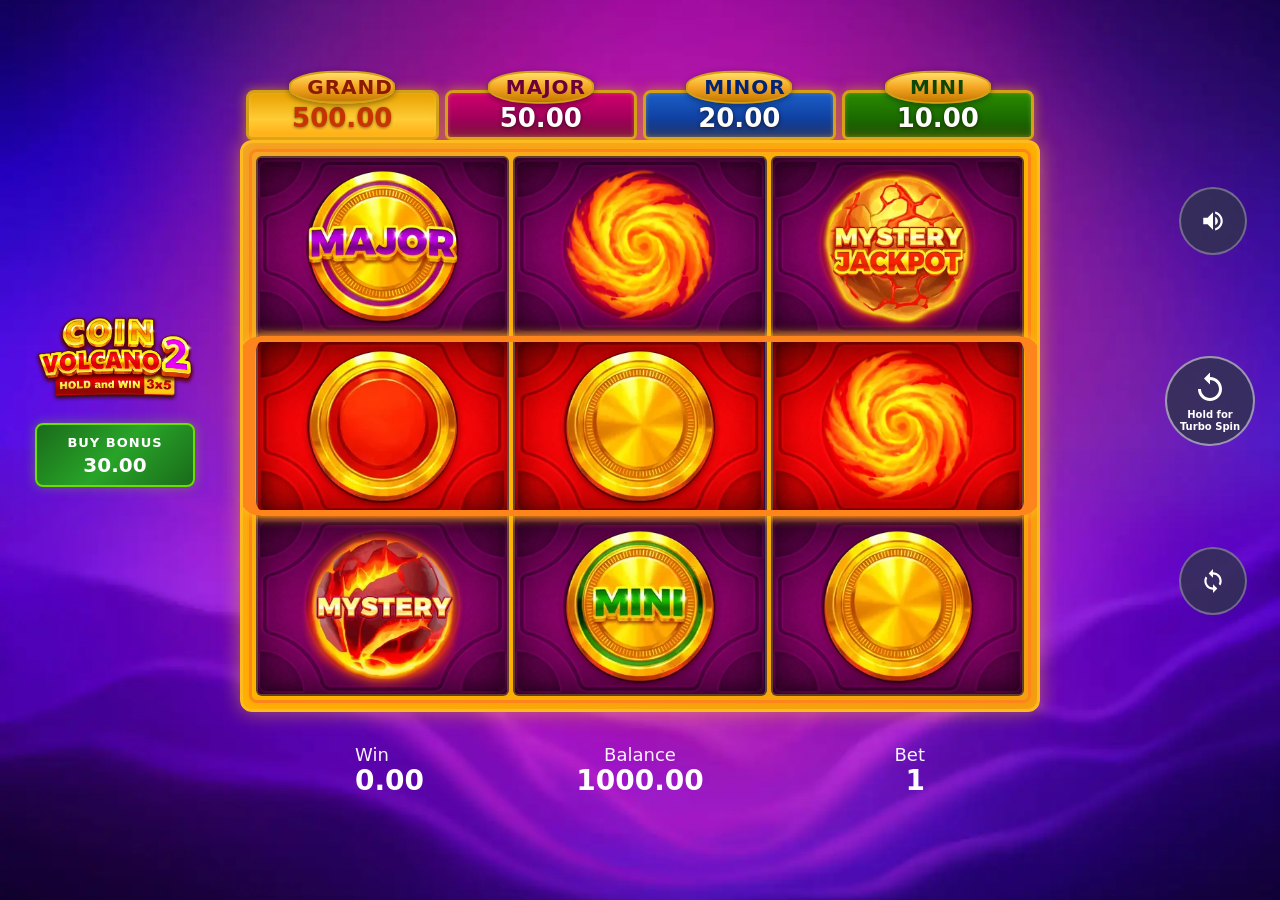
==== commit c4358eb1: "fix height card for mobile" ====
--- a/docs/index.html
+++ b/docs/index.html
@@ -5,9 +5,9 @@
 		<meta name="viewport" content="width=device-width, initial-scale=1.0">
 		<link rel="shortcut icon" href="./assets/img/favicon.ico">
 		<title>Coin Volcano</title>
-		<script type="module" crossorigin="" src="./js/index.min.js?v=1774256399809"></script>
-		<link rel="modulepreload" crossorigin="" href="./js/common.min.js?v=1774256399809">
-		<link rel="stylesheet" crossorigin="" href="./css/index.min.css?v=1774256399809">
+		<script type="module" crossorigin="" src="./js/index.min.js?v=1774266259133"></script>
+		<link rel="modulepreload" crossorigin="" href="./js/common.min.js?v=1774266259133">
+		<link rel="stylesheet" crossorigin="" href="./css/index.min.css?v=1774266259133">
 	</head>
 	<body>
 		<div class="wrapper">
--- a/docs/css/index.min.css
+++ b/docs/css/index.min.css
@@ -1 +1 @@
-*{padding:0;margin:0;border:0rem}*,*:before,*:after{box-sizing:border-box}*:before,*:after{display:inline-block}html,body{height:100%}body{line-height:1;scrollbar-gutter:stable;-ms-text-size-adjust:100%;-moz-text-size-adjust:100%;-webkit-text-size-adjust:100%;-webkit-font-smoothing:antialiased;-moz-osx-font-smoothing:grayscale}input,button,textarea{font-family:inherit;font-size:inherit;line-height:inherit;color:inherit;background-color:transparent}input,textarea{width:100%}label{display:inline-block}button,select,option{cursor:pointer}a{display:inline-block;color:inherit;text-decoration:none}ul li{list-style:none}img{max-width:100%;height:auto;vertical-align:middle}h1,h2,h3,h4,h5,h6{font-weight:inherit;font-size:inherit}address{font-style:normal}body{min-width:23.4375rem;color:#000;font-family:system-ui,-apple-system,BlinkMacSystemFont,Segoe UI,Roboto,sans-serif;font-size:1rem;background:#000}[data-fls-scrolllock] body{overflow:hidden;touch-action:none;overscroll-behavior:none}.wrapper{min-height:100%;display:flex;flex-direction:column;overflow:clip}.wrapper>main{flex:1 1 auto}.wrapper>*{min-width:0}.rotate-overlay{display:none;position:fixed;top:0;left:0;width:100%;height:100vh;height:100dvh;z-index:99999;background:#000;align-items:center;justify-content:center}.rotate-overlay__content{display:flex;flex-direction:column;align-items:center;gap:1.5rem;color:#fff;text-align:center;padding:1.25rem}.rotate-overlay__content svg{width:6.25rem;height:6.25rem;animation:rotate-hint 1.5s ease-in-out infinite alternate}.rotate-overlay__content p{font-size:2.5rem;max-width:36rem;line-height:1.4}@keyframes rotate-hint{0%{transform:rotate(0)}to{transform:rotate(-90deg)}}.page{background:linear-gradient(180deg,#3a1a6e,#5a2d91 40%,#6b35a8,#7a3fbf);background:url(../assets/img/bg.webp) center/cover no-repeat;min-height:100vh;min-height:100dvh;display:flex;flex-direction:column}.page__container{display:flex;align-items:stretch;justify-content:center;flex:1;padding:1.875rem 0}.game{width:100%;height:100vh;height:100dvh;height:100%;display:flex;flex-direction:column;position:relative;z-index:5}.game__main{flex:1;display:grid;grid-template-columns:max(12.5rem,200 / 1440 * 100vw) 1fr max(12.5rem,200 / 1440 * 100vw);gap:0;align-items:stretch;min-height:0}.game__sidebar{display:flex;flex-direction:column;align-items:flex-end;justify-content:center;gap:max(1.25rem,20 / 1440 * 100vw);padding:max(1.25rem,20 / 1440 * 100vw)}.game__sidebar--right{justify-content:space-evenly;padding:max(1rem,16 / 1440 * 100vw) max(0.625rem,10 / 1440 * 100vw)}.game__logo{width:100%;max-width:max(11.25rem,180 / 1440 * 100vw)}.game__logo img{width:100%;height:auto;display:block}.game__field{display:flex;flex-direction:column;align-items:center;justify-content:center;padding:0;gap:0}.jackpots{display:flex;align-items:flex-end;gap:max(0.375rem,6 / 1440 * 100vw);width:100%;max-width:50rem;padding:0 max(0.375rem,6 / 1440 * 100vw) 0}.jackpot{flex:1;display:flex;flex-direction:column;align-items:center;min-width:0;border:max(0.1875rem,3 / 1440 * 100vw) solid #d4a017;border-radius:max(0.5rem,8 / 1440 * 100vw) max(0.5rem,8 / 1440 * 100vw) max(0.375rem,6 / 1440 * 100vw) max(0.375rem,6 / 1440 * 100vw);box-shadow:0 0 max(0.75rem,12 / 1440 * 100vw) #d4a017b3,inset 0 0 max(0.25rem,4 / 1440 * 100vw) #ffd7644d;overflow:visible;position:relative}.jackpot__label{position:absolute;top:-50%;transform:translateY(5%);z-index:2;margin-top:max(-0.125rem,-2 / 1440 * 100vw);padding:max(0.09375rem,1.5 / 1440 * 100vw) max(1rem,16 / 1440 * 100vw);max-width:6.625rem;width:100%;text-align:center;border-radius:45%;border:max(0.125rem,2 / 1440 * 100vw) solid #d4a017;font-size:max(1.25rem,20 / 1440 * 100vw);font-weight:900;text-transform:uppercase;letter-spacing:max(0.0625rem,1 / 1440 * 100vw);line-height:1.3;white-space:nowrap;background:linear-gradient(180deg,#ffe066,#f5a623,#c47a00);color:inherit;box-shadow:0 max(0.125rem,2 / 1440 * 100vw) max(0.375rem,6 / 1440 * 100vw) #0006}.jackpot__value{width:100%;text-align:center;font-size:max(1.625rem,26 / 1440 * 100vw);font-weight:900;line-height:1;padding:max(0.75rem,12 / 1440 * 100vw) max(0.375rem,6 / 1440 * 100vw) max(0.375rem,6 / 1440 * 100vw)}.jackpot--grand{background:linear-gradient(180deg,#e8a000,#ffcd36 60%,#ffad14)}.jackpot--grand .jackpot__label{color:#8b1a00}.jackpot--grand .jackpot__value{color:#c83200;text-shadow:0 max(0.0625rem,1 / 1440 * 100vw) max(0.1875rem,3 / 1440 * 100vw) rgba(0,0,0,.5)}.jackpot--major{background:linear-gradient(180deg,#d0006e,#a0005a 60%,#700040)}.jackpot--major .jackpot__label{color:#6b003a}.jackpot--major .jackpot__value{color:#fff;text-shadow:0 max(0.0625rem,1 / 1440 * 100vw) max(0.25rem,4 / 1440 * 100vw) rgba(0,0,0,.6)}.jackpot--minor{background:linear-gradient(180deg,#1a5ec8,#1040a0 60%,#0a2878)}.jackpot--minor .jackpot__label{color:#00247a}.jackpot--minor .jackpot__value{color:#fff;text-shadow:0 max(0.0625rem,1 / 1440 * 100vw) max(0.25rem,4 / 1440 * 100vw) rgba(0,0,0,.6)}.jackpot--mini{background:linear-gradient(180deg,#2a8a00,#1a6a00 60%,#0e4800)}.jackpot--mini .jackpot__label{color:#0e4800}.jackpot--mini .jackpot__value{color:#fff;text-shadow:0 max(0.0625rem,1 / 1440 * 100vw) max(0.25rem,4 / 1440 * 100vw) rgba(0,0,0,.6)}.buy-bonus{display:flex;flex-direction:column;align-items:center;justify-content:center;background:linear-gradient(135deg,#1a6b1a,#28a428,#1a6b1a);border:max(0.125rem,2 / 1440 * 100vw) solid #6ddc00;border-radius:max(0.5rem,8 / 1440 * 100vw);padding:max(0.625rem,10 / 1440 * 100vw) max(1rem,16 / 1440 * 100vw);cursor:pointer;transition:transform .2s ease,box-shadow .2s ease;box-shadow:0 0 max(0.75rem,12 / 1440 * 100vw) #6ddc0066;text-decoration:none;width:100%;max-width:max(10rem,160 / 1440 * 100vw);text-align:center;gap:0.3125rem}.buy-bonus:hover:not(.buy-bonus--used){transform:scale(1.03);box-shadow:0 0 max(1.25rem,20 / 1440 * 100vw) #6ddc0099}.buy-bonus--used{background:linear-gradient(135deg,#3a3a3a,#555,#3a3a3a);border-color:#666;box-shadow:none;cursor:not-allowed;pointer-events:none;opacity:.6}.buy-bonus--spinning{pointer-events:none;opacity:.5}.buy-bonus__label{font-size:max(0.8125rem,13 / 1440 * 100vw);font-weight:700;color:#fff;text-transform:uppercase;letter-spacing:max(0.0625rem,1 / 1440 * 100vw);line-height:1.2}.buy-bonus__value{font-size:max(1.25rem,20 / 1440 * 100vw);font-weight:900;color:#fff}.side-btn{width:max(4.25rem,68 / 1440 * 100vw);height:max(4.25rem,68 / 1440 * 100vw);border-radius:50%;background:#323250d9;border:max(0.125rem,2 / 1440 * 100vw) solid rgba(255,255,255,.3);display:flex;flex-direction:column;align-items:center;justify-content:center;cursor:pointer;transition:all .2s ease;color:#fff;text-decoration:none;flex-shrink:0;position:relative;margin-right:0.5rem}.side-btn:hover{transform:scale(1.08);border-color:#fff9;background:#46466ee6}.side-btn:active{transform:scale(.95)}.side-btn.disabled{opacity:.4;pointer-events:none}.side-btn__label{font-size:max(0.5625rem,9 / 1440 * 100vw);font-weight:600;color:#fff;text-align:center;line-height:1.2;margin-top:max(0.125rem,2 / 1440 * 100vw);display:none}.side-btn__icon{display:block;width:max(1.625rem,26 / 1440 * 100vw);height:max(1.625rem,26 / 1440 * 100vw);background-size:contain;background-repeat:no-repeat;background-position:center}.side-btn__icon--menu{background-image:url("data:image/svg+xml,%3Csvg xmlns='http://www.w3.org/2000/svg' fill='white' viewBox='0 0 24 24'%3E%3Cpath d='M3 18h18v-2H3v2zm0-5h18v-2H3v2zm0-7v2h18V6H3z'/%3E%3C/svg%3E")}.side-btn__icon--sound{background-image:url("data:image/svg+xml,%3Csvg xmlns='http://www.w3.org/2000/svg' fill='white' viewBox='0 0 24 24'%3E%3Cpath d='M3 9v6h4l5 5V4L7 9H3zm13.5 3c0-1.77-1.02-3.29-2.5-4.03v8.05c1.48-.73 2.5-2.25 2.5-4.02zM14 3.23v2.06c2.89.86 5 3.54 5 6.71s-2.11 5.85-5 6.71v2.06c4.01-.91 7-4.49 7-8.77s-2.99-7.86-7-8.77z'/%3E%3C/svg%3E")}.side-btn__icon--turbo{background-image:url("data:image/svg+xml,%3Csvg xmlns='http://www.w3.org/2000/svg' fill='white' viewBox='0 0 24 24'%3E%3Cpath d='M12 4V1L8 5l4 4V6c3.31 0 6 2.69 6 6s-2.69 6-6 6-6-2.69-6-6H4c0 4.42 3.58 8 8 8s8-3.58 8-8-3.58-8-8-8z'/%3E%3C/svg%3E")}.side-btn__icon--auto{background-image:url("data:image/svg+xml,%3Csvg xmlns='http://www.w3.org/2000/svg' fill='white' viewBox='0 0 24 24'%3E%3Cpath d='M12 4V1L8 5l4 4V6c3.31 0 6 2.69 6 6 0 1.01-.25 1.97-.7 2.8l1.46 1.46C19.54 15.03 20 13.57 20 12c0-4.42-3.58-8-8-8zm0 14c-3.31 0-6-2.69-6-6 0-1.01.25-1.97.7-2.8L5.24 7.74C4.46 8.97 4 10.43 4 12c0 4.42 3.58 8 8 8v3l4-4-4-4v3z'/%3E%3C/svg%3E")}.side-btn__icon--settings{background-image:url("data:image/svg+xml,%3Csvg xmlns='http://www.w3.org/2000/svg' fill='white' viewBox='0 0 24 24'%3E%3Cpath d='M12 2C6.48 2 2 6.48 2 12s4.48 10 10 10 10-4.48 10-10S17.52 2 12 2zm0 18c-4.42 0-8-3.58-8-8s3.58-8 8-8 8 3.58 8 8-3.58 8-8 8zm0-14c-3.31 0-6 2.69-6 6s2.69 6 6 6 6-2.69 6-6-2.69-6-6-6zm0 10c-2.21 0-4-1.79-4-4s1.79-4 4-4 4 1.79 4 4-1.79 4-4 4z'/%3E%3C/svg%3E")}.side-btn--turbo{width:max(5.625rem,90 / 1440 * 100vw);height:max(5.625rem,90 / 1440 * 100vw);border-color:#ffffff80;margin-right:0}.side-btn--turbo .side-btn__label{display:block;font-size:max(0.625rem,10 / 1440 * 100vw)}.side-btn--turbo .side-btn__icon--turbo{width:max(2.25rem,36 / 1440 * 100vw);height:max(2.25rem,36 / 1440 * 100vw);margin-top:max(0.125rem,2 / 1440 * 100vw)}.side-btn.sound-off .side-btn__icon--sound,.side-btn.menu__sound.sound-off .side-btn__icon--sound{background-image:url("data:image/svg+xml,%3Csvg xmlns='http://www.w3.org/2000/svg' fill='white' viewBox='0 0 24 24'%3E%3Cpath d='M16.5 12c0-1.77-1.02-3.29-2.5-4.03v2.21l2.45 2.45c.03-.2.05-.41.05-.63zm2.5 0c0 .94-.2 1.82-.54 2.64l1.51 1.51C20.63 14.91 21 13.5 21 12c0-4.28-2.99-7.86-7-8.77v2.06c2.89.86 5 3.54 5 6.71zM4.27 3L3 4.27 7.73 9H3v6h4l5 5v-6.73l4.25 4.25c-.67.52-1.42.93-2.25 1.18v2.06c1.38-.31 2.63-.95 3.69-1.81L19.73 21 21 19.73l-9-9L4.27 3zM12 4L9.91 6.09 12 8.18V4z'/%3E%3C/svg%3E")}.side-btn.sound-off,.side-btn.menu__sound.sound-off{opacity:.5}.drum{display:flex;align-items:center;justify-content:center;overflow:hidden;position:relative;max-width:50rem;width:100%;background:linear-gradient(145deg,#f2a527,#ffb300,#f39f0f);border:max(0.1875rem,3 / 1440 * 100vw) solid #ffb921;box-shadow:0 0 max(1.25rem,20 / 1440 * 100vw) #ffb92180,inset 0 0 max(0.625rem,10 / 1440 * 100vw) #ffb92133;padding:max(0.375rem,6 / 1440 * 100vw) max(0.375rem,6 / 1440 * 100vw);border-radius:max(0.75rem,12 / 1440 * 100vw)}.drum__spinner{width:100%;height:100%;display:grid;grid-template-columns:repeat(3,1fr);background:linear-gradient(145deg,#f2a527,#ffb300,#f39f0f);position:relative;z-index:10;border:max(0.1875rem,3 / 1440 * 100vw) solid #fe851c;box-shadow:0 0 max(0.5rem,8 / 1440 * 100vw) #fe851c80;border-radius:max(0.5rem,8 / 1440 * 100vw);gap:max(0.25rem,4 / 1440 * 100vw);padding:max(0.25rem,4 / 1440 * 100vw)}.drum__payline{position:absolute;top:50%;left:max(-0.25rem,-4 / 1440 * 100vw);right:max(-0.25rem,-4 / 1440 * 100vw);height:max(11.25rem,180 / 1440 * 100vw);transform:translateY(-50%);z-index:20;pointer-events:none;border:0.375rem solid #fe851c;border-left-width:1rem;border-right-width:1rem;border-radius:1.375rem;box-shadow:0 max(-0.1875rem,-3 / 1440 * 100vw) max(0.625rem,10 / 1440 * 100vw) #ffb921b3,0 max(0.1875rem,3 / 1440 * 100vw) max(0.625rem,10 / 1440 * 100vw) #ffb921b3}.drum__column{position:relative;overflow:hidden;z-index:10;background:linear-gradient(180deg,#1a0a2e,#2d1050,#1a0a2e);border:max(0.125rem,2 / 1440 * 100vw) solid rgba(255,185,33,.3);border-radius:max(0.375rem,6 / 1440 * 100vw);height:max(33.75rem,540 / 1440 * 100vw)}.drum__strip{display:flex;flex-direction:column;will-change:transform;filter:blur(0);transition:filter .3s ease-in-out}.drum__strip.active{filter:blur(0.0625rem)}.drum__image{display:flex;align-items:center;justify-content:center;width:100%;height:max(11.25rem,180 / 1440 * 100vw);flex-shrink:0;padding:max(0.5rem,8 / 1440 * 100vw);position:relative;z-index:3}.drum__image:before{content:"";position:absolute;inset:0;z-index:1;background:url(../assets/img/drum/bg-purple.webp) center/cover no-repeat}.drum__image.is-center:before{transition:background-image .6s ease-in-out;background-image:url(../assets/img/drum/bg-red.webp)}.drum__image img{position:relative;z-index:3}.drum__image img{max-width:100%;max-height:100%;width:auto;height:auto;object-fit:contain}.menu{max-width:39.375rem;width:100%;margin:1.25rem auto 0;display:grid;grid-template-columns:1fr 1fr 1fr;align-items:flex-start;padding:max(0.875rem,14 / 1440 * 100vw) max(1.875rem,30 / 1440 * 100vw);color:#fff}.menu__info-block{display:flex;flex-direction:column;align-items:flex-start;gap:max(0.125rem,2 / 1440 * 100vw)}.menu__info-block:nth-child(2){align-items:center}.menu__info-block:nth-child(3){align-items:flex-end}.menu__info-label{font-size:max(1.125rem,18 / 1440 * 100vw);color:#fffffff2;letter-spacing:max(.0.3125rem,.5 / 1440 * 100vw)}.menu__info-value{font-size:max(1.75rem,28 / 1440 * 100vw);font-weight:700;color:#fff;line-height:1.1}.menu__bottom,.menu__bottom.hidden{display:none}.menu__button-spin,.menu__button-auto{transition:opacity .3s ease,filter .3s ease}.bigwin-animation{animation:pulse .3s ease-in-out infinite alternate}.smallwin-animation{animation:pulse .5s ease-in-out 2}@keyframes pulse{0%{box-shadow:0 0 max(0.5rem,8 / 1440 * 100vw) #ffb92180}to{box-shadow:0 0 max(2.5rem,40 / 1440 * 100vw) #ffd700e6,0 0 max(4.375rem,70 / 1440 * 100vw) #ffd70080}}.win-flash{position:absolute;width:max(1.25rem,20 / 1440 * 100vw);height:max(1.25rem,20 / 1440 * 100vw);background:radial-gradient(circle,rgb(255,255,255) 0%,rgba(255,215,0,.8) 50%,transparent 70%);border-radius:50%;pointer-events:none;animation:flash .6s ease-out forwards;z-index:100}@keyframes flash{0%{transform:scale(0);opacity:1}to{transform:scale(3);opacity:0}}.win-line-svg{opacity:0;transition:opacity .3s ease}.win-line-svg.visible{opacity:1}.win-line{fill:none;stroke:#fc0;stroke-width:max(0.375rem,6 / 1440 * 100vw);stroke-linecap:round;stroke-linejoin:round;filter:drop-shadow(0 0 max(0.5rem,8 / 1440 * 100vw) rgba(255,200,0,.8));animation:lineGlow .5s ease-in-out infinite alternate}.win-line-dot{fill:#fff;stroke:#fc0;stroke-width:max(0.1875rem,3 / 1440 * 100vw);filter:drop-shadow(0 0 max(0.375rem,6 / 1440 * 100vw) rgba(255,200,0,.9));animation:dotPulse .4s ease-in-out infinite alternate}@keyframes lineGlow{0%{stroke-width:max(0.3125rem,5 / 1440 * 100vw)}to{stroke-width:max(0.5rem,8 / 1440 * 100vw)}}@keyframes dotPulse{0%{r:6;opacity:.8}to{r:10;opacity:1}}.drum__image.dimmed{filter:brightness(.35);transition:filter .3s ease}.drum__image.winning{animation:wobble .4s ease-in-out infinite;filter:brightness(1.2) drop-shadow(0 0 max(0.625rem,10 / 1440 * 100vw) rgba(255,215,0,.9));z-index:20;position:relative}@keyframes wobble{0%{transform:rotate(0)}25%{transform:rotate(5deg)}50%{transform:rotate(0)}75%{transform:rotate(-5deg)}to{transform:rotate(0)}}.drum__image.win-border-animation{position:relative;z-index:20}.win-border-svg{opacity:0;transition:opacity .3s ease}.win-border-svg.active{opacity:1}@keyframes borderRotate{0%{stroke-dashoffset:0}to{stroke-dashoffset:-800}}@keyframes borderRotate2{0%{stroke-dashoffset:-400}to{stroke-dashoffset:-1200}}.paylines-svg{opacity:0;transition:opacity .3s ease}.paylines-svg.visible{opacity:1}.payline{fill:none;stroke:#ffb921;stroke-width:max(0.3125rem,5 / 1440 * 100vw);stroke-linecap:round;stroke-linejoin:round;filter:drop-shadow(0 0 max(0.25rem,4 / 1440 * 100vw) rgba(0,0,0,.5))}.payline-stroke{fill:none;stroke:#d53404;stroke-width:max(0.5625rem,9 / 1440 * 100vw);stroke-linecap:round;stroke-linejoin:round}.popup{position:fixed;top:0;left:0;width:100%;height:100%;z-index:1000;opacity:0;visibility:hidden;transition:opacity .5s ease,visibility .5s ease}.popup.show{opacity:1;visibility:visible}.popup.show .popup__overlay{opacity:1}.popup.show .popup__content{scale:1;opacity:1}.popup__overlay{position:absolute;inset:0;background:#000000a6;-webkit-backdrop-filter:blur(0.625rem);backdrop-filter:blur(0.625rem);opacity:0;transition:opacity .5s ease}.popup__content{position:absolute;top:50%;left:50%;transform:translate(-50%,-50%);scale:.7;opacity:0;transition:all .5s cubic-bezier(.68,-.55,.265,1.55);z-index:100}.popup__inner{background:linear-gradient(135deg,#3a1a6e,#5a2d91);border:max(0.25rem,4 / 1440 * 100vw) solid #ffd700;border-radius:max(1.875rem,30 / 1440 * 100vw);padding:max(3.125rem,50 / 1440 * 100vw) max(3.75rem,60 / 1440 * 100vw);text-align:center;box-shadow:0 max(1.25rem,20 / 1440 * 100vw) max(3.75rem,60 / 1440 * 100vw) #ffd7004d;display:flex;flex-direction:column;align-items:center}.popup__title{font-size:max(3rem,48 / 1440 * 100vw);font-weight:700;color:gold;margin-bottom:max(1.25rem,20 / 1440 * 100vw);text-transform:uppercase;letter-spacing:max(0.125rem,2 / 1440 * 100vw)}.popup__text{font-size:max(1.5rem,24 / 1440 * 100vw);font-weight:600;color:#fff;margin-bottom:max(2.5rem,40 / 1440 * 100vw)}.cta-button{background:linear-gradient(135deg,#1a6b1a,#28a428);color:#fff;padding:max(0.9375rem,15 / 1440 * 100vw) max(2.5rem,40 / 1440 * 100vw);font-size:max(1.375rem,22 / 1440 * 100vw);font-weight:700;border-radius:max(0.75rem,12 / 1440 * 100vw);border:max(0.125rem,2 / 1440 * 100vw) solid #6ddc00;text-align:center;animation:ctaPulse 1.5s ease-in-out infinite;text-decoration:none;display:inline-block}@keyframes ctaPulse{0%{transform:scale(1);box-shadow:0 0 #28a428b3}50%{transform:scale(1.05);box-shadow:0 0 1.25rem 0.625rem #28a4284d}to{transform:scale(1);box-shadow:0 0 #28a42800}}.confetti-canvas{position:fixed;inset:0;pointer-events:none;z-index:99;opacity:0;transition:opacity .3s ease}.popup.show .confetti-canvas{opacity:1}.confetti-canvas canvas{display:block}.bonus-coin{position:fixed;width:1.625rem;height:1.625rem;border-radius:50%;background:radial-gradient(circle at 35% 35%,#fff7a0,gold 40%,#b8860b);border:0.125rem solid #f5a623;box-shadow:0 0 0.625rem #ffd700e6,0 0 1.25rem #ffd70066;pointer-events:none;z-index:9999;transform:translate(-50%,-50%);animation:bonusCoinFly .8s cubic-bezier(.4,0,.2,1) forwards}@keyframes bonusCoinFly{0%{transform:translate(-50%,-50%) rotate(0) scale(1.2);opacity:1}80%{opacity:1;transform:translate(calc(-50% + var(--tx)),calc(-50% + var(--ty))) rotate(var(--rotate)) scale(.8)}to{transform:translate(calc(-50% + var(--tx)),calc(-50% + var(--ty))) rotate(var(--rotate)) scale(0);opacity:0}}.balance-flash{animation:balanceFlash .3s ease-out}@keyframes balanceFlash{0%{transform:scale(1);color:#fff}50%{transform:scale(1.25);color:gold;text-shadow:0 0 1rem rgb(255,215,0)}to{transform:scale(1);color:#fff}}@media not (max-width:90em){[class*=__container]{padding-left:0.9375rem}[class*=__container]{padding-right:0.9375rem}}@media (max-width:61.99875em){.game__main{grid-template-columns:max(7.5rem,120 / 1440 * 100vw) 1fr max(7.5rem,120 / 1440 * 100vw)}.game__sidebar{padding:0.625rem}}@media (max-width:47.99875em){.page__container{padding:0 0.9375rem}.game__main{display:flex;flex-direction:column;gap:0.9375rem}.game__sidebar{align-items:center;flex-direction:row}.game__sidebar--right{padding:0.625rem 0.375rem}.jackpots{gap:0.1875rem;padding:0 0.1875rem}.jackpot{border-width:0.125rem;border-radius:0.375rem 0.375rem 0.25rem 0.25rem}.jackpot__label{font-size:0.5625rem;padding:0.125rem 0.5rem;border-width:0.0625rem;border-radius:1.25rem;letter-spacing:0}.jackpot__value{font-size:0.875rem;padding:0.5rem 0.25rem 0.375rem}.buy-bonus{display:none}.buy-bonus__label{font-size:0.5rem;letter-spacing:0}.buy-bonus__value{font-size:0.75rem}.side-btn{width:2.5rem;height:2.5rem;border-width:0.0625rem}.side-btn__label{font-size:0.375rem}.side-btn__icon{width:1.125rem;height:1.125rem}.side-btn--turbo{width:3rem;height:3rem}.side-btn--turbo .side-btn__label{font-size:0.3125rem;display:none}.side-btn--turbo .side-btn__icon--turbo{width:1rem;height:1rem;margin-top:0}.drum{padding:0.1875rem;border-width:0.125rem;border-radius:0.5rem}.drum__spinner{border-width:0.125rem;border-radius:0.375rem;gap:0.125rem;padding:0.125rem}.drum__payline{height:8.75rem;left:-0.1875rem;right:-0.1875rem;border-width:0.1875rem}.drum__column{height:26.25rem;border-width:0.0625rem;border-radius:0.25rem}.drum__image{height:8.75rem;padding:0.5rem}.menu{padding:0.625rem 1rem;margin-top:0}.menu__info-block{gap:0.0625rem}.menu__info-label{font-size:1rem}.menu__info-value{font-size:1.125rem}.win-flash{width:1.25rem;height:1.25rem}.popup__inner{padding:2.5rem 1.875rem;border-radius:1.25rem;border-width:0.1875rem}.popup__title{font-size:1.5rem;margin-bottom:0.9375rem}.popup__text{font-size:1rem;margin-bottom:1.875rem}.cta-button{padding:0.9375rem 1.875rem;font-size:1.125rem;border-radius:0.625rem}}@media (max-height:45em)and (max-width:47.99875em){.game__logo{max-width:max(7.5rem,120 / 1440 * 100vw)}.jackpots{display:none}}@media (max-height:45em){.game__main{gap:0.3125rem}}@media (orientation:landscape)and (max-height:31.25rem)and (max-width:47.99875em){.wrapper{display:none}.rotate-overlay{display:flex;overflow:hidden;touch-action:none;overscroll-behavior:none}}@media (not (max-width:23.4375em))and (max-width:90em){[class*=__container]{padding-left:clamp(0.9375rem,0.9375rem + 0vw,0.9375rem)}[class*=__container]{padding-right:clamp(0.9375rem,0.9375rem + 0vw,0.9375rem)}}@media (max-width:23.4375em){[class*=__container]{padding-left:0.9375rem}[class*=__container]{padding-right:0.9375rem}}
+*{padding:0;margin:0;border:0rem}*,*:before,*:after{box-sizing:border-box}*:before,*:after{display:inline-block}html,body{height:100%}body{line-height:1;scrollbar-gutter:stable;-ms-text-size-adjust:100%;-moz-text-size-adjust:100%;-webkit-text-size-adjust:100%;-webkit-font-smoothing:antialiased;-moz-osx-font-smoothing:grayscale}input,button,textarea{font-family:inherit;font-size:inherit;line-height:inherit;color:inherit;background-color:transparent}input,textarea{width:100%}label{display:inline-block}button,select,option{cursor:pointer}a{display:inline-block;color:inherit;text-decoration:none}ul li{list-style:none}img{max-width:100%;height:auto;vertical-align:middle}h1,h2,h3,h4,h5,h6{font-weight:inherit;font-size:inherit}address{font-style:normal}body{min-width:23.4375rem;color:#000;font-family:system-ui,-apple-system,BlinkMacSystemFont,Segoe UI,Roboto,sans-serif;font-size:1rem;background:#000}[data-fls-scrolllock] body{overflow:hidden;touch-action:none;overscroll-behavior:none}.wrapper{min-height:100%;display:flex;flex-direction:column;overflow:clip}.wrapper>main{flex:1 1 auto}.wrapper>*{min-width:0}.rotate-overlay{display:none;position:fixed;top:0;left:0;width:100%;height:100vh;height:100dvh;z-index:99999;background:#000;align-items:center;justify-content:center}.rotate-overlay__content{display:flex;flex-direction:column;align-items:center;gap:1.5rem;color:#fff;text-align:center;padding:1.25rem}.rotate-overlay__content svg{width:6.25rem;height:6.25rem;animation:rotate-hint 1.5s ease-in-out infinite alternate}.rotate-overlay__content p{font-size:2.5rem;max-width:36rem;line-height:1.4}@keyframes rotate-hint{0%{transform:rotate(0)}to{transform:rotate(-90deg)}}.page{background:linear-gradient(180deg,#3a1a6e,#5a2d91 40%,#6b35a8,#7a3fbf);background:url(../assets/img/bg.webp) center/cover no-repeat;min-height:100vh;min-height:100dvh;display:flex;flex-direction:column}.page__container{display:flex;align-items:center;justify-content:center;flex:1;padding:1.875rem 0}.game{width:100%;height:100vh;height:100dvh;height:100%;display:flex;flex-direction:column;position:relative;z-index:5}.game__main{flex:1;display:grid;grid-template-columns:max(12.5rem,200 / 1440 * 100vw) 1fr max(12.5rem,200 / 1440 * 100vw);gap:0;align-items:stretch;min-height:0}.game__sidebar{display:flex;flex-direction:column;align-items:flex-end;justify-content:center;gap:max(1.25rem,20 / 1440 * 100vw);padding:max(1.25rem,20 / 1440 * 100vw)}.game__sidebar--right{justify-content:space-evenly;padding:max(1rem,16 / 1440 * 100vw) max(0.625rem,10 / 1440 * 100vw)}.game__logo{width:100%;max-width:max(11.25rem,180 / 1440 * 100vw)}.game__logo img{width:100%;height:auto;display:block}.game__field{display:flex;flex-direction:column;align-items:center;justify-content:center;padding:0;gap:0}.jackpots{display:flex;align-items:flex-end;gap:max(0.375rem,6 / 1440 * 100vw);width:100%;max-width:50rem;padding:0 max(0.375rem,6 / 1440 * 100vw) 0}.jackpot{flex:1;display:flex;flex-direction:column;align-items:center;min-width:0;border:max(0.1875rem,3 / 1440 * 100vw) solid #d4a017;border-radius:max(0.5rem,8 / 1440 * 100vw) max(0.5rem,8 / 1440 * 100vw) max(0.375rem,6 / 1440 * 100vw) max(0.375rem,6 / 1440 * 100vw);box-shadow:0 0 max(0.75rem,12 / 1440 * 100vw) #d4a017b3,inset 0 0 max(0.25rem,4 / 1440 * 100vw) #ffd7644d;overflow:visible;position:relative}.jackpot__label{position:absolute;top:-50%;transform:translateY(5%);z-index:2;margin-top:max(-0.125rem,-2 / 1440 * 100vw);padding:max(0.09375rem,1.5 / 1440 * 100vw) max(1rem,16 / 1440 * 100vw);max-width:6.625rem;width:100%;text-align:center;border-radius:45%;border:max(0.125rem,2 / 1440 * 100vw) solid #d4a017;font-size:max(1.25rem,20 / 1440 * 100vw);font-weight:900;text-transform:uppercase;letter-spacing:max(0.0625rem,1 / 1440 * 100vw);line-height:1.3;white-space:nowrap;background:linear-gradient(180deg,#ffe066,#f5a623,#c47a00);color:inherit;box-shadow:0 max(0.125rem,2 / 1440 * 100vw) max(0.375rem,6 / 1440 * 100vw) #0006}.jackpot__value{width:100%;text-align:center;font-size:max(1.625rem,26 / 1440 * 100vw);font-weight:900;line-height:1;padding:max(0.75rem,12 / 1440 * 100vw) max(0.375rem,6 / 1440 * 100vw) max(0.375rem,6 / 1440 * 100vw)}.jackpot--grand{background:linear-gradient(180deg,#e8a000,#ffcd36 60%,#ffad14)}.jackpot--grand .jackpot__label{color:#8b1a00}.jackpot--grand .jackpot__value{color:#c83200;text-shadow:0 max(0.0625rem,1 / 1440 * 100vw) max(0.1875rem,3 / 1440 * 100vw) rgba(0,0,0,.5)}.jackpot--major{background:linear-gradient(180deg,#d0006e,#a0005a 60%,#700040)}.jackpot--major .jackpot__label{color:#6b003a}.jackpot--major .jackpot__value{color:#fff;text-shadow:0 max(0.0625rem,1 / 1440 * 100vw) max(0.25rem,4 / 1440 * 100vw) rgba(0,0,0,.6)}.jackpot--minor{background:linear-gradient(180deg,#1a5ec8,#1040a0 60%,#0a2878)}.jackpot--minor .jackpot__label{color:#00247a}.jackpot--minor .jackpot__value{color:#fff;text-shadow:0 max(0.0625rem,1 / 1440 * 100vw) max(0.25rem,4 / 1440 * 100vw) rgba(0,0,0,.6)}.jackpot--mini{background:linear-gradient(180deg,#2a8a00,#1a6a00 60%,#0e4800)}.jackpot--mini .jackpot__label{color:#0e4800}.jackpot--mini .jackpot__value{color:#fff;text-shadow:0 max(0.0625rem,1 / 1440 * 100vw) max(0.25rem,4 / 1440 * 100vw) rgba(0,0,0,.6)}.buy-bonus{display:flex;flex-direction:column;align-items:center;justify-content:center;background:linear-gradient(135deg,#1a6b1a,#28a428,#1a6b1a);border:max(0.125rem,2 / 1440 * 100vw) solid #6ddc00;border-radius:max(0.5rem,8 / 1440 * 100vw);padding:max(0.625rem,10 / 1440 * 100vw) max(1rem,16 / 1440 * 100vw);cursor:pointer;transition:transform .2s ease,box-shadow .2s ease;box-shadow:0 0 max(0.75rem,12 / 1440 * 100vw) #6ddc0066;text-decoration:none;width:100%;max-width:max(10rem,160 / 1440 * 100vw);text-align:center;gap:0.3125rem}.buy-bonus:hover:not(.buy-bonus--used){transform:scale(1.03);box-shadow:0 0 max(1.25rem,20 / 1440 * 100vw) #6ddc0099}.buy-bonus--used{background:linear-gradient(135deg,#3a3a3a,#555,#3a3a3a);border-color:#666;box-shadow:none;cursor:not-allowed;pointer-events:none;opacity:.6}.buy-bonus--spinning{pointer-events:none;opacity:.5}.buy-bonus__label{font-size:max(0.8125rem,13 / 1440 * 100vw);font-weight:700;color:#fff;text-transform:uppercase;letter-spacing:max(0.0625rem,1 / 1440 * 100vw);line-height:1.2}.buy-bonus__value{font-size:max(1.25rem,20 / 1440 * 100vw);font-weight:900;color:#fff}.side-btn{width:max(4.25rem,68 / 1440 * 100vw);height:max(4.25rem,68 / 1440 * 100vw);border-radius:50%;background:#323250d9;border:max(0.125rem,2 / 1440 * 100vw) solid rgba(255,255,255,.3);display:flex;flex-direction:column;align-items:center;justify-content:center;cursor:pointer;transition:all .2s ease;color:#fff;text-decoration:none;flex-shrink:0;position:relative;margin-right:0.5rem}.side-btn:hover{transform:scale(1.08);border-color:#fff9;background:#46466ee6}.side-btn:active{transform:scale(.95)}.side-btn.disabled{opacity:.4;pointer-events:none}.side-btn__label{font-size:max(0.5625rem,9 / 1440 * 100vw);font-weight:600;color:#fff;text-align:center;line-height:1.2;margin-top:max(0.125rem,2 / 1440 * 100vw);display:none}.side-btn__icon{display:block;width:max(1.625rem,26 / 1440 * 100vw);height:max(1.625rem,26 / 1440 * 100vw);background-size:contain;background-repeat:no-repeat;background-position:center}.side-btn__icon--menu{background-image:url("data:image/svg+xml,%3Csvg xmlns='http://www.w3.org/2000/svg' fill='white' viewBox='0 0 24 24'%3E%3Cpath d='M3 18h18v-2H3v2zm0-5h18v-2H3v2zm0-7v2h18V6H3z'/%3E%3C/svg%3E")}.side-btn__icon--sound{background-image:url("data:image/svg+xml,%3Csvg xmlns='http://www.w3.org/2000/svg' fill='white' viewBox='0 0 24 24'%3E%3Cpath d='M3 9v6h4l5 5V4L7 9H3zm13.5 3c0-1.77-1.02-3.29-2.5-4.03v8.05c1.48-.73 2.5-2.25 2.5-4.02zM14 3.23v2.06c2.89.86 5 3.54 5 6.71s-2.11 5.85-5 6.71v2.06c4.01-.91 7-4.49 7-8.77s-2.99-7.86-7-8.77z'/%3E%3C/svg%3E")}.side-btn__icon--turbo{background-image:url("data:image/svg+xml,%3Csvg xmlns='http://www.w3.org/2000/svg' fill='white' viewBox='0 0 24 24'%3E%3Cpath d='M12 4V1L8 5l4 4V6c3.31 0 6 2.69 6 6s-2.69 6-6 6-6-2.69-6-6H4c0 4.42 3.58 8 8 8s8-3.58 8-8-3.58-8-8-8z'/%3E%3C/svg%3E")}.side-btn__icon--auto{background-image:url("data:image/svg+xml,%3Csvg xmlns='http://www.w3.org/2000/svg' fill='white' viewBox='0 0 24 24'%3E%3Cpath d='M12 4V1L8 5l4 4V6c3.31 0 6 2.69 6 6 0 1.01-.25 1.97-.7 2.8l1.46 1.46C19.54 15.03 20 13.57 20 12c0-4.42-3.58-8-8-8zm0 14c-3.31 0-6-2.69-6-6 0-1.01.25-1.97.7-2.8L5.24 7.74C4.46 8.97 4 10.43 4 12c0 4.42 3.58 8 8 8v3l4-4-4-4v3z'/%3E%3C/svg%3E")}.side-btn__icon--settings{background-image:url("data:image/svg+xml,%3Csvg xmlns='http://www.w3.org/2000/svg' fill='white' viewBox='0 0 24 24'%3E%3Cpath d='M12 2C6.48 2 2 6.48 2 12s4.48 10 10 10 10-4.48 10-10S17.52 2 12 2zm0 18c-4.42 0-8-3.58-8-8s3.58-8 8-8 8 3.58 8 8-3.58 8-8 8zm0-14c-3.31 0-6 2.69-6 6s2.69 6 6 6 6-2.69 6-6-2.69-6-6-6zm0 10c-2.21 0-4-1.79-4-4s1.79-4 4-4 4 1.79 4 4-1.79 4-4 4z'/%3E%3C/svg%3E")}.side-btn--turbo{width:max(5.625rem,90 / 1440 * 100vw);height:max(5.625rem,90 / 1440 * 100vw);border-color:#ffffff80;margin-right:0}.side-btn--turbo .side-btn__label{display:block;font-size:max(0.625rem,10 / 1440 * 100vw)}.side-btn--turbo .side-btn__icon--turbo{width:max(2.25rem,36 / 1440 * 100vw);height:max(2.25rem,36 / 1440 * 100vw);margin-top:max(0.125rem,2 / 1440 * 100vw)}.side-btn.sound-off .side-btn__icon--sound,.side-btn.menu__sound.sound-off .side-btn__icon--sound{background-image:url("data:image/svg+xml,%3Csvg xmlns='http://www.w3.org/2000/svg' fill='white' viewBox='0 0 24 24'%3E%3Cpath d='M16.5 12c0-1.77-1.02-3.29-2.5-4.03v2.21l2.45 2.45c.03-.2.05-.41.05-.63zm2.5 0c0 .94-.2 1.82-.54 2.64l1.51 1.51C20.63 14.91 21 13.5 21 12c0-4.28-2.99-7.86-7-8.77v2.06c2.89.86 5 3.54 5 6.71zM4.27 3L3 4.27 7.73 9H3v6h4l5 5v-6.73l4.25 4.25c-.67.52-1.42.93-2.25 1.18v2.06c1.38-.31 2.63-.95 3.69-1.81L19.73 21 21 19.73l-9-9L4.27 3zM12 4L9.91 6.09 12 8.18V4z'/%3E%3C/svg%3E")}.side-btn.sound-off,.side-btn.menu__sound.sound-off{opacity:.5}.drum{display:flex;align-items:center;justify-content:center;overflow:hidden;position:relative;max-width:50rem;width:100%;background:linear-gradient(145deg,#f2a527,#ffb300,#f39f0f);border:max(0.1875rem,3 / 1440 * 100vw) solid #ffb921;box-shadow:0 0 max(1.25rem,20 / 1440 * 100vw) #ffb92180,inset 0 0 max(0.625rem,10 / 1440 * 100vw) #ffb92133;padding:max(0.375rem,6 / 1440 * 100vw) max(0.375rem,6 / 1440 * 100vw);border-radius:max(0.75rem,12 / 1440 * 100vw)}.drum__spinner{width:100%;height:100%;display:grid;grid-template-columns:repeat(3,1fr);background:linear-gradient(145deg,#f2a527,#ffb300,#f39f0f);position:relative;z-index:10;border:max(0.1875rem,3 / 1440 * 100vw) solid #fe851c;box-shadow:0 0 max(0.5rem,8 / 1440 * 100vw) #fe851c80;border-radius:max(0.5rem,8 / 1440 * 100vw);gap:max(0.25rem,4 / 1440 * 100vw);padding:max(0.25rem,4 / 1440 * 100vw)}.drum__payline{position:absolute;top:50%;left:max(-0.25rem,-4 / 1440 * 100vw);right:max(-0.25rem,-4 / 1440 * 100vw);height:max(11.25rem,180 / 1440 * 100vw);transform:translateY(-50%);z-index:20;pointer-events:none;border:0.375rem solid #fe851c;border-left-width:1rem;border-right-width:1rem;border-radius:1.375rem;box-shadow:0 max(-0.1875rem,-3 / 1440 * 100vw) max(0.625rem,10 / 1440 * 100vw) #ffb921b3,0 max(0.1875rem,3 / 1440 * 100vw) max(0.625rem,10 / 1440 * 100vw) #ffb921b3}.drum__column{position:relative;overflow:hidden;z-index:10;background:linear-gradient(180deg,#1a0a2e,#2d1050,#1a0a2e);border:max(0.125rem,2 / 1440 * 100vw) solid rgba(255,185,33,.3);border-radius:max(0.375rem,6 / 1440 * 100vw);height:max(33.75rem,540 / 1440 * 100vw)}.drum__strip{display:flex;flex-direction:column;will-change:transform;filter:blur(0);transition:filter .3s ease-in-out}.drum__strip.active{filter:blur(0.0625rem)}.drum__image{display:flex;align-items:center;justify-content:center;width:100%;height:max(11.25rem,180 / 1440 * 100vw);flex-shrink:0;padding:max(0.5rem,8 / 1440 * 100vw);position:relative;z-index:3}.drum__image:before{content:"";position:absolute;inset:0;z-index:1;background:url(../assets/img/drum/bg-purple.webp) center/cover no-repeat}.drum__image.is-center:before{transition:background-image .6s ease-in-out;background-image:url(../assets/img/drum/bg-red.webp)}.drum__image img{position:relative;z-index:3}.drum__image img{max-width:100%;max-height:100%;width:auto;height:auto;object-fit:contain}.menu{max-width:39.375rem;width:100%;margin:1.25rem auto 0;display:grid;grid-template-columns:1fr 1fr 1fr;align-items:flex-start;padding:max(0.875rem,14 / 1440 * 100vw) max(1.875rem,30 / 1440 * 100vw);color:#fff}.menu__info-block{display:flex;flex-direction:column;align-items:flex-start;gap:max(0.125rem,2 / 1440 * 100vw)}.menu__info-block:nth-child(2){align-items:center}.menu__info-block:nth-child(3){align-items:flex-end}.menu__info-label{font-size:max(1.125rem,18 / 1440 * 100vw);color:#fffffff2;letter-spacing:max(.0.3125rem,.5 / 1440 * 100vw)}.menu__info-value{font-size:max(1.75rem,28 / 1440 * 100vw);font-weight:700;color:#fff;line-height:1.1}.menu__bottom,.menu__bottom.hidden{display:none}.menu__button-spin,.menu__button-auto{transition:opacity .3s ease,filter .3s ease}.bigwin-animation{animation:pulse .3s ease-in-out infinite alternate}.smallwin-animation{animation:pulse .5s ease-in-out 2}@keyframes pulse{0%{box-shadow:0 0 max(0.5rem,8 / 1440 * 100vw) #ffb92180}to{box-shadow:0 0 max(2.5rem,40 / 1440 * 100vw) #ffd700e6,0 0 max(4.375rem,70 / 1440 * 100vw) #ffd70080}}.win-flash{position:absolute;width:max(1.25rem,20 / 1440 * 100vw);height:max(1.25rem,20 / 1440 * 100vw);background:radial-gradient(circle,rgb(255,255,255) 0%,rgba(255,215,0,.8) 50%,transparent 70%);border-radius:50%;pointer-events:none;animation:flash .6s ease-out forwards;z-index:100}@keyframes flash{0%{transform:scale(0);opacity:1}to{transform:scale(3);opacity:0}}.win-line-svg{opacity:0;transition:opacity .3s ease}.win-line-svg.visible{opacity:1}.win-line{fill:none;stroke:#fc0;stroke-width:max(0.375rem,6 / 1440 * 100vw);stroke-linecap:round;stroke-linejoin:round;filter:drop-shadow(0 0 max(0.5rem,8 / 1440 * 100vw) rgba(255,200,0,.8));animation:lineGlow .5s ease-in-out infinite alternate}.win-line-dot{fill:#fff;stroke:#fc0;stroke-width:max(0.1875rem,3 / 1440 * 100vw);filter:drop-shadow(0 0 max(0.375rem,6 / 1440 * 100vw) rgba(255,200,0,.9));animation:dotPulse .4s ease-in-out infinite alternate}@keyframes lineGlow{0%{stroke-width:max(0.3125rem,5 / 1440 * 100vw)}to{stroke-width:max(0.5rem,8 / 1440 * 100vw)}}@keyframes dotPulse{0%{r:6;opacity:.8}to{r:10;opacity:1}}.drum__image.dimmed{filter:brightness(.35);transition:filter .3s ease}.drum__image.winning{animation:wobble .4s ease-in-out infinite;filter:brightness(1.2) drop-shadow(0 0 max(0.625rem,10 / 1440 * 100vw) rgba(255,215,0,.9));z-index:20;position:relative}@keyframes wobble{0%{transform:rotate(0)}25%{transform:rotate(5deg)}50%{transform:rotate(0)}75%{transform:rotate(-5deg)}to{transform:rotate(0)}}.drum__image.win-border-animation{position:relative;z-index:20}.win-border-svg{opacity:0;transition:opacity .3s ease}.win-border-svg.active{opacity:1}@keyframes borderRotate{0%{stroke-dashoffset:0}to{stroke-dashoffset:-800}}@keyframes borderRotate2{0%{stroke-dashoffset:-400}to{stroke-dashoffset:-1200}}.paylines-svg{opacity:0;transition:opacity .3s ease}.paylines-svg.visible{opacity:1}.payline{fill:none;stroke:#ffb921;stroke-width:max(0.3125rem,5 / 1440 * 100vw);stroke-linecap:round;stroke-linejoin:round;filter:drop-shadow(0 0 max(0.25rem,4 / 1440 * 100vw) rgba(0,0,0,.5))}.payline-stroke{fill:none;stroke:#d53404;stroke-width:max(0.5625rem,9 / 1440 * 100vw);stroke-linecap:round;stroke-linejoin:round}.popup{position:fixed;top:0;left:0;width:100%;height:100%;z-index:1000;opacity:0;visibility:hidden;transition:opacity .5s ease,visibility .5s ease}.popup.show{opacity:1;visibility:visible}.popup.show .popup__overlay{opacity:1}.popup.show .popup__content{scale:1;opacity:1}.popup__overlay{position:absolute;inset:0;background:#000000a6;-webkit-backdrop-filter:blur(0.625rem);backdrop-filter:blur(0.625rem);opacity:0;transition:opacity .5s ease}.popup__content{position:absolute;top:50%;left:50%;transform:translate(-50%,-50%);scale:.7;opacity:0;transition:all .5s cubic-bezier(.68,-.55,.265,1.55);z-index:100}.popup__inner{background:linear-gradient(135deg,#3a1a6e,#5a2d91);border:max(0.25rem,4 / 1440 * 100vw) solid #ffd700;border-radius:max(1.875rem,30 / 1440 * 100vw);padding:max(3.125rem,50 / 1440 * 100vw) max(3.75rem,60 / 1440 * 100vw);text-align:center;box-shadow:0 max(1.25rem,20 / 1440 * 100vw) max(3.75rem,60 / 1440 * 100vw) #ffd7004d;display:flex;flex-direction:column;align-items:center}.popup__title{font-size:max(3rem,48 / 1440 * 100vw);font-weight:700;color:gold;margin-bottom:max(1.25rem,20 / 1440 * 100vw);text-transform:uppercase;letter-spacing:max(0.125rem,2 / 1440 * 100vw)}.popup__text{font-size:max(1.5rem,24 / 1440 * 100vw);font-weight:600;color:#fff;margin-bottom:max(2.5rem,40 / 1440 * 100vw)}.cta-button{background:linear-gradient(135deg,#1a6b1a,#28a428);color:#fff;padding:max(0.9375rem,15 / 1440 * 100vw) max(2.5rem,40 / 1440 * 100vw);font-size:max(1.375rem,22 / 1440 * 100vw);font-weight:700;border-radius:max(0.75rem,12 / 1440 * 100vw);border:max(0.125rem,2 / 1440 * 100vw) solid #6ddc00;text-align:center;animation:ctaPulse 1.5s ease-in-out infinite;text-decoration:none;display:inline-block}@keyframes ctaPulse{0%{transform:scale(1);box-shadow:0 0 #28a428b3}50%{transform:scale(1.05);box-shadow:0 0 1.25rem 0.625rem #28a4284d}to{transform:scale(1);box-shadow:0 0 #28a42800}}.confetti-canvas{position:fixed;inset:0;pointer-events:none;z-index:99;opacity:0;transition:opacity .3s ease}.popup.show .confetti-canvas{opacity:1}.confetti-canvas canvas{display:block}.bonus-coin{position:fixed;width:1.625rem;height:1.625rem;border-radius:50%;background:radial-gradient(circle at 35% 35%,#fff7a0,gold 40%,#b8860b);border:0.125rem solid #f5a623;box-shadow:0 0 0.625rem #ffd700e6,0 0 1.25rem #ffd70066;pointer-events:none;z-index:9999;transform:translate(-50%,-50%);animation:bonusCoinFly .8s cubic-bezier(.4,0,.2,1) forwards}@keyframes bonusCoinFly{0%{transform:translate(-50%,-50%) rotate(0) scale(1.2);opacity:1}80%{opacity:1;transform:translate(calc(-50% + var(--tx)),calc(-50% + var(--ty))) rotate(var(--rotate)) scale(.8)}to{transform:translate(calc(-50% + var(--tx)),calc(-50% + var(--ty))) rotate(var(--rotate)) scale(0);opacity:0}}.balance-flash{animation:balanceFlash .3s ease-out}@keyframes balanceFlash{0%{transform:scale(1);color:#fff}50%{transform:scale(1.25);color:gold;text-shadow:0 0 1rem rgb(255,215,0)}to{transform:scale(1);color:#fff}}@media not (max-width:90em){[class*=__container]{padding-left:0.9375rem}[class*=__container]{padding-right:0.9375rem}}@media (max-width:61.99875em){.game__main{grid-template-columns:max(7.5rem,120 / 1440 * 100vw) 1fr max(7.5rem,120 / 1440 * 100vw)}.game__sidebar{padding:0.625rem}}@media (max-width:47.99875em){.page__container{padding:0 0.9375rem}.game__main{display:flex;flex-direction:column;gap:0.9375rem}.game__sidebar{align-items:center;flex-direction:row}.game__sidebar--right{padding:0.625rem 0.375rem}.jackpots{gap:0.1875rem;padding:0 0.1875rem}.jackpot{border-width:0.125rem;border-radius:0.375rem 0.375rem 0.25rem 0.25rem}.jackpot__label{font-size:0.5625rem;padding:0.125rem 0.5rem;border-width:0.0625rem;border-radius:1.25rem;letter-spacing:0}.jackpot__value{font-size:0.875rem;padding:0.5rem 0.25rem 0.375rem}.buy-bonus{display:none}.buy-bonus__label{font-size:0.5rem;letter-spacing:0}.buy-bonus__value{font-size:0.75rem}.side-btn{width:2.5rem;height:2.5rem;border-width:0.0625rem}.side-btn__label{font-size:0.375rem}.side-btn__icon{width:1.125rem;height:1.125rem}.side-btn--turbo{width:3rem;height:3rem}.side-btn--turbo .side-btn__label{font-size:0.3125rem;display:none}.side-btn--turbo .side-btn__icon--turbo{width:1rem;height:1rem;margin-top:0}.drum{padding:0.1875rem;border-width:0.125rem;border-radius:0.5rem}.drum__spinner{border-width:0.125rem;border-radius:0.375rem;gap:0.125rem;padding:0.125rem}.drum__payline{height:22.5rem;left:-0.1875rem;right:-0.1875rem;border-width:0.1875rem}.drum__column{height:22.5rem;border-width:0.0625rem;border-radius:0.25rem}.drum__image{height:7.5rem;padding:0.5rem}.menu{padding:0.625rem 1rem;margin-top:0}.menu__info-block{gap:0.0625rem}.menu__info-label{font-size:1rem}.menu__info-value{font-size:1.125rem}.win-flash{width:1.25rem;height:1.25rem}.popup__inner{padding:2.5rem 1.875rem;border-radius:1.25rem;border-width:0.1875rem}.popup__title{font-size:1.5rem;margin-bottom:0.9375rem}.popup__text{font-size:1rem;margin-bottom:1.875rem}.cta-button{padding:0.9375rem 1.875rem;font-size:1.125rem;border-radius:0.625rem}}@media (max-height:45em)and (max-width:47.99875em){.game__logo{max-width:max(7.5rem,120 / 1440 * 100vw)}}@media (max-height:45em){.game__main{gap:0.3125rem}}@media (orientation:landscape)and (max-height:31.25rem)and (max-width:47.99875em){.wrapper{display:none}.rotate-overlay{display:flex;overflow:hidden;touch-action:none;overscroll-behavior:none}}@media (not (max-width:23.4375em))and (max-width:90em){[class*=__container]{padding-left:clamp(0.9375rem,0.9375rem + 0vw,0.9375rem)}[class*=__container]{padding-right:clamp(0.9375rem,0.9375rem + 0vw,0.9375rem)}}@media (max-width:23.4375em){[class*=__container]{padding-left:0.9375rem}[class*=__container]{padding-right:0.9375rem}}
